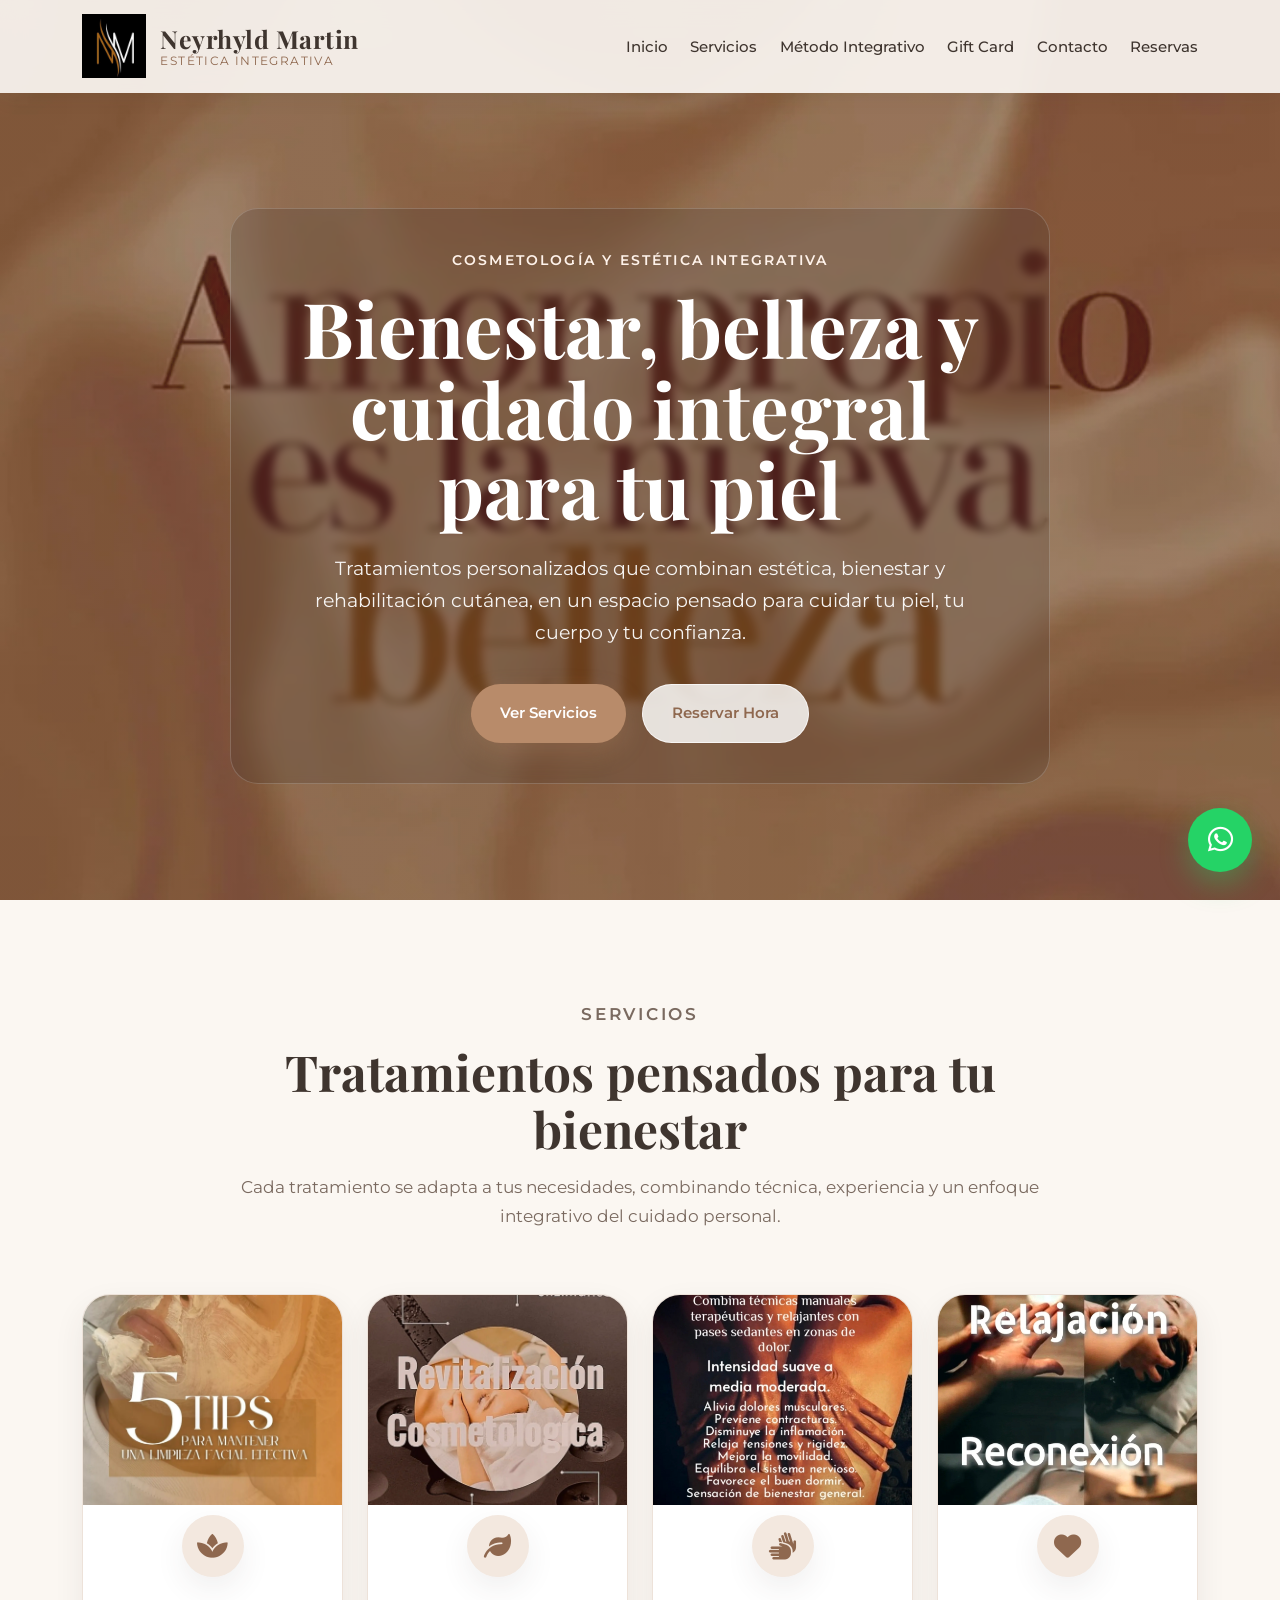
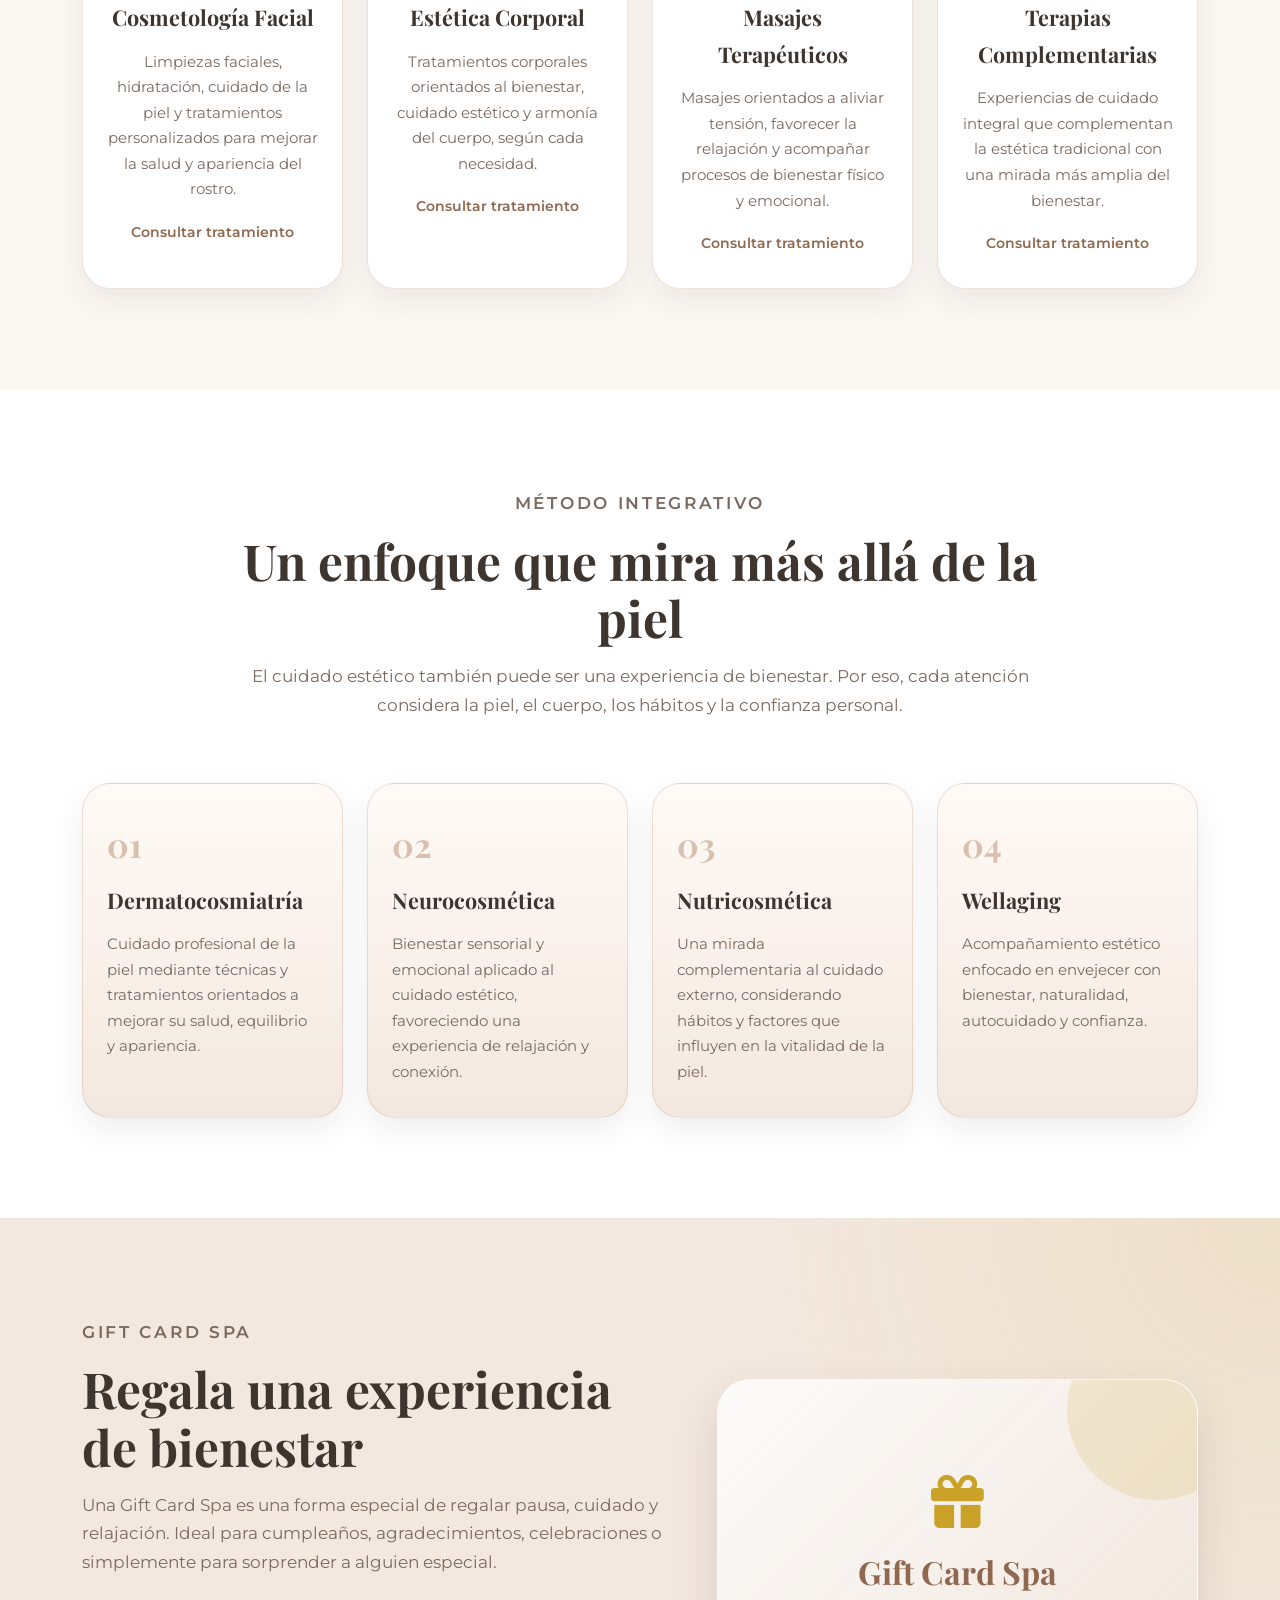
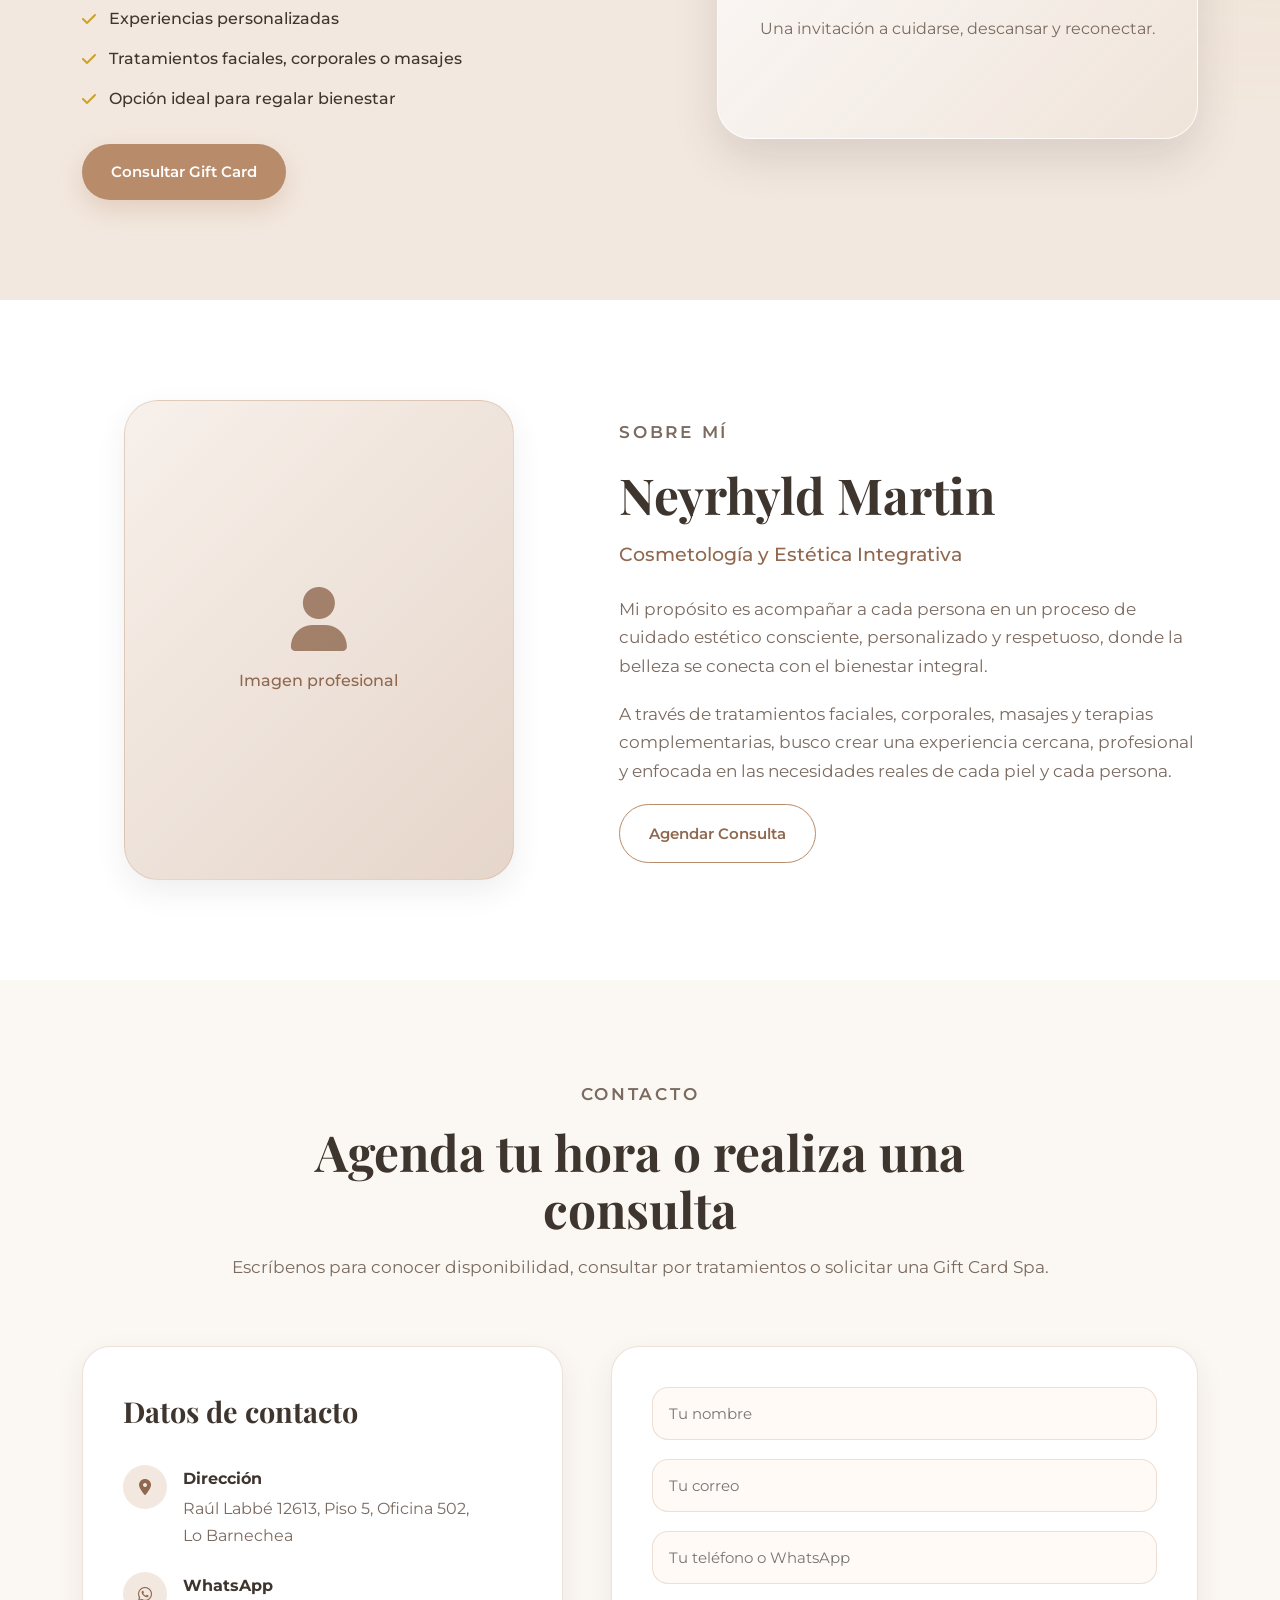
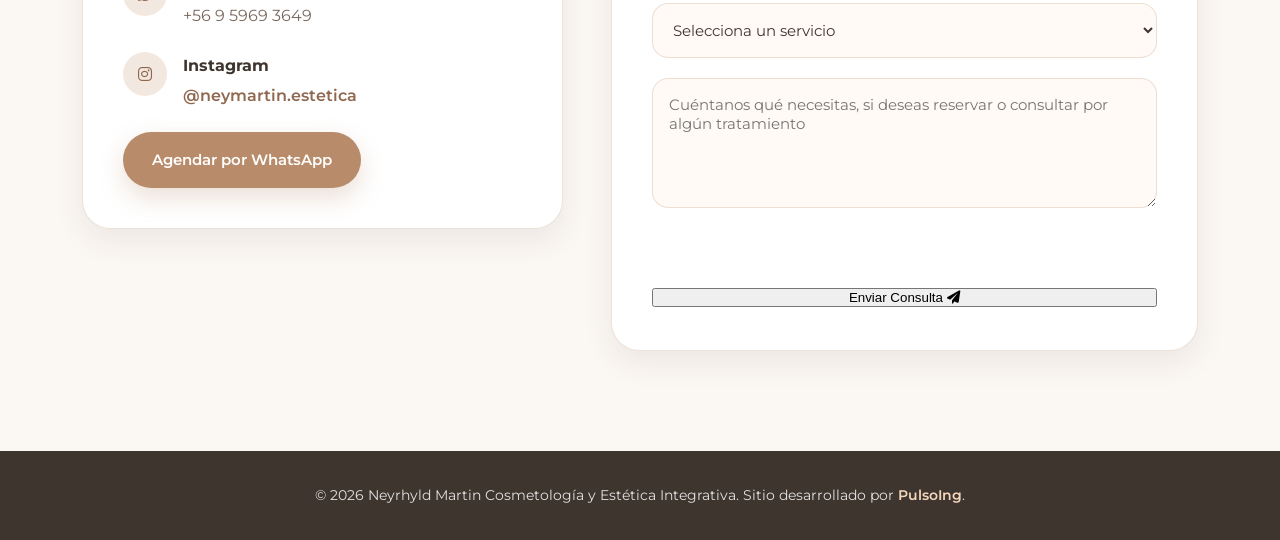
==== public/index.html @ e31f0931 "Agregar login con Google Firebase" ====
<!DOCTYPE html>
<html lang="es">

<head>
    <meta charset="UTF-8">
    <meta name="viewport" content="width=device-width, initial-scale=1.0">
    <title>Neyrhyld Martin | Cosmetología y Estética Integrativa</title>

    <!-- SEO básico -->
    <meta name="description"
        content="Cosmetología y estética integrativa en Lo Barnechea. Tratamientos faciales, corporales, masajes terapéuticos, terapias complementarias y Gift Card Spa.">
    <meta name="keywords"
        content="cosmetología, estética integrativa, tratamientos faciales, masajes, estética corporal, spa, Lo Barnechea, Neyrhyld Martin">
    <meta name="author" content="PulsoIng">

    <!-- Estilos -->
    <link rel="stylesheet" href="styles.css">

    <!-- Iconos Font Awesome -->
    <link href="https://cdnjs.cloudflare.com/ajax/libs/font-awesome/6.0.0/css/all.min.css" rel="stylesheet">

    <!-- Tipografías sugeridas -->
    <link
        href="https://fonts.googleapis.com/css2?family=Playfair+Display:wght@500;600;700&family=Montserrat:wght@300;400;500;600&display=swap"
        rel="stylesheet">
</head>

<body>

    <!-- HEADER / NAVEGACIÓN -->
    <header class="header">
        <nav class="navbar">
            <div class="nav-container">

                <div class="logo">
                    <a href="#inicio" class="logo-link" aria-label="Inicio Neyrhyld Martin">
                        <img src="assets/logo_neymartin_estetica.png"
                            alt="Neyrhyld Martin Cosmetología y Estética Integrativa" class="logo-img">

                        <div class="brand-text">
                            <span class="brand-name">Neyrhyld Martin</span>
                            <span class="brand-subtitle">Estética Integrativa</span>
                        </div>
                    </a>
                </div>

                <ul class="nav-menu">
                    <li><a href="#inicio">Inicio</a></li>
                    <li><a href="#servicios">Servicios</a></li>
                    <li><a href="#metodo">Método Integrativo</a></li>
                    <li><a href="#gift-card">Gift Card</a></li>
                    <li><a href="#contacto">Contacto</a></li>
                    <li><a href="login.html">Reservas</a></li>
                </ul>

                <div class="hamburger" aria-label="Abrir menú de navegación">
                    <span></span>
                    <span></span>
                    <span></span>
                </div>

            </div>
        </nav>
    </header>

    <!-- WHATSAPP FLOAT -->
    <div class="whatsapp-float">
        <a href="https://wa.me/56959693649?text=Hola%20Neyrhyld%2C%20quiero%20consultar%20por%20un%20tratamiento%20o%20reserva"
            target="_blank" aria-label="Contactar por WhatsApp">
            <i class="fab fa-whatsapp"></i>
        </a>
    </div>

    <!-- HERO / INICIO -->
    <section id="inicio" class="hero">
        <div class="hero-overlay">
            <div class="hero-container">

                <div class="hero-content">
                    <p class="hero-kicker">Cosmetología y Estética Integrativa</p>

                    <h1>Bienestar, belleza y cuidado integral para tu piel</h1>

                    <p class="hero-description">
                        Tratamientos personalizados que combinan estética, bienestar y rehabilitación cutánea,
                        en un espacio pensado para cuidar tu piel, tu cuerpo y tu confianza.
                    </p>

                    <div class="hero-actions">
                        <a href="#servicios" class="btn btn-primary">Ver Servicios</a>
                        <a href="#contacto" class="btn btn-secondary">Reservar Hora</a>
                    </div>
                </div>

            </div>
        </div>
    </section>

    <!-- SERVICIOS -->
    <section id="servicios" class="servicios">
        <div class="container">

            <div class="section-header">
                <p class="section-kicker">Servicios</p>
                <h2>Tratamientos pensados para tu bienestar</h2>
                <p>
                    Cada tratamiento se adapta a tus necesidades, combinando técnica, experiencia y un enfoque
                    integrativo del cuidado personal.
                </p>
            </div>

            <div class="servicios-grid">

                <article class="servicio-card">
                    <div class="servicio-img">
                        <img src="assets/limpieza_facial_1.jpg" alt="Tratamiento de cosmetología facial">
                    </div>
                    <div class="servicio-content">
                        <i class="fas fa-spa"></i>
                        <h3>Cosmetología Facial</h3>
                        <p>
                            Limpiezas faciales, hidratación, cuidado de la piel y tratamientos personalizados para
                            mejorar
                            la salud y apariencia del rostro.
                        </p>
                        <a href="#contacto" class="card-link">Consultar tratamiento</a>
                    </div>
                </article>

                <article class="servicio-card">
                    <div class="servicio-img">
                        <img src="assets/revitalizacion_cosmetologica.jpg"
                            alt="Tratamiento de estética corporal y revitalización">
                    </div>
                    <div class="servicio-content">
                        <i class="fas fa-leaf"></i>
                        <h3>Estética Corporal</h3>
                        <p>
                            Tratamientos corporales orientados al bienestar, cuidado estético y armonía del cuerpo,
                            según cada necesidad.
                        </p>
                        <a href="#contacto" class="card-link">Consultar tratamiento</a>
                    </div>
                </article>

                <article class="servicio-card">
                    <div class="servicio-img">
                        <img src="assets/masaje_terapeutico.jpg" alt="Masaje terapéutico para relajación y bienestar">
                    </div>
                    <div class="servicio-content">
                        <i class="fas fa-hands"></i>
                        <h3>Masajes Terapéuticos</h3>
                        <p>
                            Masajes orientados a aliviar tensión, favorecer la relajación y acompañar procesos de
                            bienestar
                            físico y emocional.
                        </p>
                        <a href="#contacto" class="card-link">Consultar tratamiento</a>
                    </div>
                </article>

                <article class="servicio-card">
                    <div class="servicio-img">
                        <img src="assets/relajacion.jpg" alt="Terapias complementarias de relajación y bienestar">
                    </div>
                    <div class="servicio-content">
                        <i class="fas fa-heart"></i>
                        <h3>Terapias Complementarias</h3>
                        <p>
                            Experiencias de cuidado integral que complementan la estética tradicional con una mirada más
                            amplia del bienestar.
                        </p>
                        <a href="#contacto" class="card-link">Consultar tratamiento</a>
                    </div>
                </article>

            </div>
        </div>
    </section>

    <!-- MÉTODO INTEGRATIVO -->
    <section id="metodo" class="metodo">
        <div class="container">

            <div class="section-header">
                <p class="section-kicker">Método Integrativo</p>
                <h2>Un enfoque que mira más allá de la piel</h2>
                <p>
                    El cuidado estético también puede ser una experiencia de bienestar. Por eso, cada atención considera
                    la piel, el cuerpo, los hábitos y la confianza personal.
                </p>
            </div>

            <div class="metodo-grid">

                <div class="metodo-card">
                    <span>01</span>
                    <h3>Dermatocosmiatría</h3>
                    <p>
                        Cuidado profesional de la piel mediante técnicas y tratamientos orientados a mejorar su salud,
                        equilibrio y apariencia.
                    </p>
                </div>

                <div class="metodo-card">
                    <span>02</span>
                    <h3>Neurocosmética</h3>
                    <p>
                        Bienestar sensorial y emocional aplicado al cuidado estético, favoreciendo una experiencia de
                        relajación y conexión.
                    </p>
                </div>

                <div class="metodo-card">
                    <span>03</span>
                    <h3>Nutricosmética</h3>
                    <p>
                        Una mirada complementaria al cuidado externo, considerando hábitos y factores que influyen en la
                        vitalidad de la piel.
                    </p>
                </div>

                <div class="metodo-card">
                    <span>04</span>
                    <h3>Wellaging</h3>
                    <p>
                        Acompañamiento estético enfocado en envejecer con bienestar, naturalidad, autocuidado y
                        confianza.
                    </p>
                </div>

            </div>
        </div>
    </section>

    <!-- GIFT CARD SPA -->
    <section id="gift-card" class="gift-card">
        <div class="container">
            <div class="gift-card-content">

                <div class="gift-card-text">
                    <p class="section-kicker">Gift Card Spa</p>
                    <h2>Regala una experiencia de bienestar</h2>
                    <p>
                        Una Gift Card Spa es una forma especial de regalar pausa, cuidado y relajación. Ideal para
                        cumpleaños, agradecimientos, celebraciones o simplemente para sorprender a alguien especial.
                    </p>

                    <ul class="gift-list">
                        <li><i class="fas fa-check"></i> Experiencias personalizadas</li>
                        <li><i class="fas fa-check"></i> Tratamientos faciales, corporales o masajes</li>
                        <li><i class="fas fa-check"></i> Opción ideal para regalar bienestar</li>
                    </ul>

                    <a href="#contacto" class="btn btn-primary">Consultar Gift Card</a>
                </div>

                <div class="gift-card-box">
                    <i class="fas fa-gift"></i>
                    <h3>Gift Card Spa</h3>
                    <p>Una invitación a cuidarse, descansar y reconectar.</p>
                </div>

            </div>
        </div>
    </section>

    <!-- SOBRE NEYRHYLD MARTIN -->
    <section id="sobre-mi" class="sobre-mi">
        <div class="container">
            <div class="sobre-mi-content">

                <div class="sobre-mi-image">
                    <div class="image-placeholder">
                        <i class="fas fa-user"></i>
                        <p>Imagen profesional</p>
                    </div>
                </div>

                <div class="sobre-mi-text">
                    <p class="section-kicker">Sobre mí</p>
                    <h2>Neyrhyld Martin</h2>
                    <h3>Cosmetología y Estética Integrativa</h3>

                    <p>
                        Mi propósito es acompañar a cada persona en un proceso de cuidado estético consciente,
                        personalizado y respetuoso, donde la belleza se conecta con el bienestar integral.
                    </p>

                    <p>
                        A través de tratamientos faciales, corporales, masajes y terapias complementarias, busco crear
                        una experiencia cercana, profesional y enfocada en las necesidades reales de cada piel y cada
                        persona.
                    </p>

                    <a href="#contacto" class="btn btn-secondary-dark">Agendar Consulta</a>
                </div>

            </div>
        </div>
    </section>

    <!-- CONTACTO / RESERVA -->
    <section id="contacto" class="contacto">
        <div class="container">

            <div class="section-header">
                <p class="section-kicker">Contacto</p>
                <h2>Agenda tu hora o realiza una consulta</h2>
                <p>
                    Escríbenos para conocer disponibilidad, consultar por tratamientos o solicitar una Gift Card Spa.
                </p>
            </div>

            <div class="contacto-content">

                <div class="contacto-info">
                    <h3>Datos de contacto</h3>

                    <div class="contacto-item">
                        <i class="fas fa-map-marker-alt"></i>
                        <div>
                            <strong>Dirección</strong>
                            <p>Raúl Labbé 12613, Piso 5, Oficina 502,</p>
                            <p>Lo Barnechea</p>
                        </div>
                    </div>

                    <div class="contacto-item">
                        <i class="fab fa-whatsapp"></i>
                        <div>
                            <strong>WhatsApp</strong>
                            <p>+56 9 5969 3649</p>
                        </div>
                    </div>

                    <div class="contacto-item">
                        <i class="fab fa-instagram"></i>
                        <div>
                            <strong>Instagram</strong>
                            <p>
                                <a href="https://www.instagram.com/neymartin.estetica?igsh=MWs4MjF6d3pyNDd2bA=="
                                    target="_blank">
                                    @neymartin.estetica
                                </a>
                            </p>
                        </div>
                    </div>

                    <a href="https://wa.me/56959693649?text=Hola%20Neyrhyld%2C%20quiero%20agendar%20una%20hora"
                        target="_blank" class="btn btn-primary">
                        Agendar por WhatsApp
                    </a>
                </div>

                <form class="contacto-form" id="contactForm">
                    <input type="text" id="nombre" placeholder="Tu nombre" required>
                    <input type="email" id="email" placeholder="Tu correo" required>
                    <input type="tel" id="telefono" placeholder="Tu teléfono o WhatsApp">

                    <select id="servicio" required>
                        <option value="">Selecciona un servicio</option>
                        <option value="Cosmetología facial">Cosmetología facial</option>
                        <option value="Estética corporal">Estética corporal</option>
                        <option value="Masaje terapéutico">Masaje terapéutico</option>
                        <option value="Terapia complementaria">Terapia complementaria</option>
                        <option value="Gift Card Spa">Gift Card Spa</option>
                        <option value="Consulta general">Consulta general</option>
                    </select>

                    <textarea id="mensaje" rows="5"
                        placeholder="Cuéntanos qué necesitas, si deseas reservar o consultar por algún tratamiento"
                        required></textarea>

                    <div class="cf-turnstile" data-sitekey="0x4AAAAAADVdmNejxH5ssB8a" data-theme="light">
                    </div>

                    <button type="submit" id="submitBtn">
                        Enviar Consulta <i class="fas fa-paper-plane"></i>
                    </button>
                </form>

            </div>
        </div>
    </section>

    <!-- FOOTER -->
    <footer class="footer">
        <div class="container">
            <p>
                &copy; 2026 Neyrhyld Martin Cosmetología y Estética Integrativa.
                Sitio desarrollado por <a href="https://pulsoing.cl">PulsoIng</a>.
            </p>
        </div>
    </footer>

    <!-- SCRIPT TURNSTILE -->
    <script src="https://challenges.cloudflare.com/turnstile/v0/api.js" async defer></script>
    <!-- SCRIPT PRINCIPAL -->
    <script src="script.js"></script>

</body>

</html>
---- public/styles.css ----
/* =========================================================
   NEYRHYLD MARTIN - STYLES.CSS
   Cosmetología y Estética Integrativa
   ========================================================= */

/* RESET Y VARIABLES */
* {
    margin: 0;
    padding: 0;
    box-sizing: border-box;
}

:root {
    --color-primary: #b88b6a;
    --color-primary-dark: #8f684f;
    --color-secondary: #d8bfae;
    --color-accent: #c9a227;
    --color-sage: #9aaa8c;
    --color-bg: #fbf7f2;
    --color-bg-soft: #f3e8df;
    --color-white: #ffffff;
    --color-text: #3f352f;
    --color-text-light: #7a6a60;
    --color-border: rgba(184, 139, 106, 0.25);
    --color-whatsapp: #25D366;

    --font-title: 'Playfair Display', serif;
    --font-body: 'Montserrat', sans-serif;

    --shadow-soft: 0 12px 30px rgba(63, 53, 47, 0.08);
    --shadow-hover: 0 20px 45px rgba(63, 53, 47, 0.14);

    --radius-md: 18px;
    --radius-lg: 28px;
}

/* BASE */
html {
    scroll-behavior: smooth;
}

body {
    font-family: var(--font-body);
    color: var(--color-text);
    background: var(--color-bg);
    line-height: 1.7;
}

img {
    max-width: 100%;
    display: block;
}

a {
    text-decoration: none;
}

.container {
    max-width: 1180px;
    margin: 0 auto;
    padding: 0 2rem;
}

/* =========================================================
   BOTONES
   ========================================================= */

.btn {
    display: inline-flex;
    align-items: center;
    justify-content: center;
    gap: 0.5rem;
    padding: 0.95rem 1.8rem;
    border-radius: 999px;
    font-weight: 600;
    font-size: 0.95rem;
    transition: transform 0.3s ease, box-shadow 0.3s ease, background 0.3s ease;
    border: none;
    cursor: pointer;
}

.btn-primary {
    background: var(--color-primary);
    color: var(--color-white);
    box-shadow: 0 10px 24px rgba(184, 139, 106, 0.28);
}

.btn-primary:hover {
    background: var(--color-primary-dark);
    transform: translateY(-3px);
    box-shadow: 0 16px 35px rgba(184, 139, 106, 0.38);
}

.btn-secondary {
    background: rgba(255, 255, 255, 0.82);
    color: var(--color-primary-dark);
    border: 1px solid rgba(255, 255, 255, 0.7);
}

.btn-secondary:hover {
    background: var(--color-white);
    transform: translateY(-3px);
}

.btn-secondary-dark {
    background: transparent;
    color: var(--color-primary-dark);
    border: 1px solid var(--color-primary);
}

.btn-secondary-dark:hover {
    background: var(--color-primary);
    color: var(--color-white);
    transform: translateY(-3px);
}

/* =========================================================
   HEADER / NAV
   ========================================================= */

.header {
    position: fixed;
    top: 0;
    width: 100%;
    z-index: 1000;
    background: rgba(251, 247, 242, 0.92);
    backdrop-filter: blur(12px);
    box-shadow: 0 4px 20px rgba(63, 53, 47, 0.08);
}

.navbar {
    padding: 0.9rem 0;
}

.nav-container {
    max-width: 1180px;
    margin: 0 auto;
    padding: 0 2rem;
    display: flex;
    align-items: center;
    justify-content: space-between;
    gap: 2rem;
}

.logo-link {
    display: flex;
    align-items: center;
    gap: 0.9rem;
}

.logo-img {
    height: 64px;
    width: auto;
    object-fit: contain;
    transition: transform 0.3s ease, filter 0.3s ease;
}

.logo-img:hover {
    transform: scale(1.03);
    filter: drop-shadow(0 6px 14px rgba(63, 53, 47, 0.12));
}

.brand-text {
    display: flex;
    flex-direction: column;
    line-height: 1.1;
}

.brand-name {
    font-family: var(--font-title);
    font-size: 1.55rem;
    font-weight: 700;
    color: var(--color-text);
    letter-spacing: 0.02em;
}

.brand-subtitle {
    font-family: var(--font-body);
    font-size: 0.72rem;
    color: var(--color-primary-dark);
    text-transform: uppercase;
    letter-spacing: 0.12em;
    margin-top: 0.2rem;
}

.nav-menu {
    display: flex;
    align-items: center;
    list-style: none;
    gap: 1.4rem;
}

.nav-menu a {
    color: var(--color-text);
    font-size: 0.92rem;
    font-weight: 500;
    transition: color 0.3s ease;
}

.nav-menu a:hover {
    color: var(--color-primary);
}

.hamburger {
    display: none;
    flex-direction: column;
    cursor: pointer;
    gap: 5px;
}

.hamburger span {
    width: 26px;
    height: 3px;
    background: var(--color-text);
    border-radius: 999px;
    transition: 0.3s ease;
}

/* =========================================================
   WHATSAPP FLOAT
   ========================================================= */

.whatsapp-float {
    position: fixed;
    right: 28px;
    bottom: 28px;
    z-index: 1001;
}

.whatsapp-float a {
    width: 64px;
    height: 64px;
    background: var(--color-whatsapp);
    color: var(--color-white);
    border-radius: 50%;
    display: flex;
    align-items: center;
    justify-content: center;
    box-shadow: 0 12px 28px rgba(37, 211, 102, 0.35);
    font-size: 1.8rem;
    animation: pulse 2.2s infinite;
    transition: transform 0.3s ease, box-shadow 0.3s ease;
}

.whatsapp-float a:hover {
    transform: scale(1.08);
    box-shadow: 0 18px 38px rgba(37, 211, 102, 0.48);
}

/* =========================================================
   HERO
   ========================================================= */

.hero {
    min-height: 100vh;
    background:
        linear-gradient(rgba(63, 53, 47, 0.48), rgba(63, 53, 47, 0.48)),
        url("assets/amor_propio.jpg");
    background-size: cover;
    background-position: center;
    background-repeat: no-repeat;
    display: flex;
    align-items: center;
    padding-top: 92px;
}

.hero-overlay {
    width: 100%;
}

.hero-container {
    max-width: 1180px;
    margin: 0 auto;
    padding: 0 2rem;
    min-height: calc(100vh - 92px);
    display: flex;
    align-items: center;
    justify-content: center;
    text-align: center;
}

.hero-content {
    max-width: 820px;
    color: var(--color-white);
    background: rgba(63, 53, 47, 0.22);
    backdrop-filter: blur(4px);
    padding: 2.5rem;
    border-radius: var(--radius-lg);
    border: 1px solid rgba(255, 255, 255, 0.18);
}

.hero-kicker,
.section-kicker {
    font-size: 0.85rem;
    text-transform: uppercase;
    letter-spacing: 0.16em;
    color: var(--color-primary-dark);
    font-weight: 600;
    margin-bottom: 0.9rem;
}

.hero-kicker {
    color: #fff3eb;
}

.hero h1 {
    font-family: var(--font-title);
    font-size: clamp(2.7rem, 6vw, 5.2rem);
    line-height: 1.05;
    margin-bottom: 1.5rem;
}

.hero-description {
    font-size: 1.18rem;
    max-width: 700px;
    margin: 0 auto 2.2rem;
    color: rgba(255, 255, 255, 0.94);
}

.hero-actions {
    display: flex;
    justify-content: center;
    gap: 1rem;
    flex-wrap: wrap;
}

/* =========================================================
   SECCIONES GENERALES
   ========================================================= */

section {
    scroll-margin-top: 95px;
}

.section-header {
    max-width: 820px;
    margin: 0 auto 4rem;
    text-align: center;
}

.section-header h2,
.gift-card-text h2,
.sobre-mi-text h2,
.contacto h2 {
    font-family: var(--font-title);
    font-size: clamp(2rem, 4vw, 3.1rem);
    line-height: 1.15;
    color: var(--color-text);
    margin-bottom: 1rem;
}

.section-header p,
.gift-card-text p,
.sobre-mi-text p {
    color: var(--color-text-light);
    font-size: 1.05rem;
}

/* =========================================================
   SERVICIOS
   ========================================================= */

.servicios {
    padding: 100px 0;
    background: var(--color-bg);
}

.servicios-grid {
    display: grid;
    grid-template-columns: repeat(4, 1fr);
    gap: 1.5rem;
}

.servicio-card {
    background: var(--color-white);
    border: 1px solid var(--color-border);
    border-radius: var(--radius-lg);
    box-shadow: var(--shadow-soft);
    text-align: center;
    transition: transform 0.3s ease, box-shadow 0.3s ease;
    overflow: hidden;
}

.servicio-card:hover {
    transform: translateY(-8px);
    box-shadow: var(--shadow-hover);
}

.servicio-img {
    width: 100%;
    height: 210px;
    overflow: hidden;
}

.servicio-img img {
    width: 100%;
    height: 100%;
    object-fit: cover;
    transition: transform 0.5s ease;
}

.servicio-card:nth-child(4) .servicio-img img {
    object-position: center top;
}

.servicio-card:hover .servicio-img img {
    transform: scale(1.06);
}

.servicio-content {
    padding: 2rem 1.5rem;
}

.servicio-card i {
    width: 62px;
    height: 62px;
    border-radius: 50%;
    background: var(--color-bg-soft);
    color: var(--color-primary-dark);
    display: inline-flex;
    align-items: center;
    justify-content: center;
    font-size: 1.7rem;
    margin-bottom: 1.4rem;
    margin-top: -3.4rem;
    position: relative;
    z-index: 2;
    box-shadow: var(--shadow-soft);
}

.servicio-card h3 {
    font-family: var(--font-title);
    font-size: 1.35rem;
    margin-bottom: 0.8rem;
    color: var(--color-text);
}

.servicio-card p {
    color: var(--color-text-light);
    font-size: 0.94rem;
    margin-bottom: 1rem;
}

.card-link {
    color: var(--color-primary-dark);
    font-weight: 600;
    font-size: 0.9rem;
    border-bottom: 1px solid transparent;
    transition: border-color 0.3s ease;
}

.card-link:hover {
    border-color: var(--color-primary-dark);
}

/* =========================================================
   MÉTODO INTEGRATIVO
   ========================================================= */

.metodo {
    padding: 100px 0;
    background: var(--color-white);
}

.metodo-grid {
    display: grid;
    grid-template-columns: repeat(4, 1fr);
    gap: 1.5rem;
}

.metodo-card {
    padding: 2rem 1.5rem;
    border-radius: var(--radius-lg);
    background: linear-gradient(180deg, #fffaf6 0%, #f3e8df 100%);
    border: 1px solid var(--color-border);
    box-shadow: var(--shadow-soft);
    transition: transform 0.3s ease, box-shadow 0.3s ease;
}

.metodo-card:hover {
    transform: translateY(-8px);
    box-shadow: var(--shadow-hover);
}

.metodo-card span {
    font-family: var(--font-title);
    font-size: 2.1rem;
    color: var(--color-secondary);
    font-weight: 700;
}

.metodo-card h3 {
    font-family: var(--font-title);
    font-size: 1.35rem;
    color: var(--color-text);
    margin: 0.5rem 0 0.8rem;
}

.metodo-card p {
    color: var(--color-text-light);
    font-size: 0.94rem;
}

/* =========================================================
   GIFT CARD
   ========================================================= */

.gift-card {
    padding: 100px 0;
    background:
        radial-gradient(circle at top right, rgba(201, 162, 39, 0.12), transparent 35%),
        var(--color-bg-soft);
}

.gift-card-content {
    display: grid;
    grid-template-columns: 1.1fr 0.9fr;
    gap: 3rem;
    align-items: center;
}

.gift-card-text {
    max-width: 650px;
}

.gift-list {
    list-style: none;
    margin: 1.8rem 0 2rem;
}

.gift-list li {
    display: flex;
    align-items: center;
    gap: 0.8rem;
    color: var(--color-text);
    margin-bottom: 0.8rem;
    font-weight: 500;
}

.gift-list i {
    color: var(--color-accent);
}

.gift-card-box {
    min-height: 360px;
    border-radius: 34px;
    background:
        linear-gradient(135deg, rgba(255, 255, 255, 0.92), rgba(251, 247, 242, 0.82)),
        linear-gradient(135deg, #d8bfae, #b88b6a);
    border: 1px solid rgba(255, 255, 255, 0.8);
    box-shadow: var(--shadow-hover);
    display: flex;
    flex-direction: column;
    justify-content: center;
    align-items: center;
    gap: 1rem;
    text-align: center;
    padding: 2.5rem;
    position: relative;
    overflow: hidden;
}

.gift-card-box::before {
    content: "";
    position: absolute;
    width: 180px;
    height: 180px;
    background: rgba(201, 162, 39, 0.16);
    border-radius: 50%;
    top: -60px;
    right: -50px;
}

.gift-card-box i {
    font-size: 3.3rem;
    color: var(--color-accent);
    z-index: 1;
}

.gift-card-box h3 {
    font-family: var(--font-title);
    font-size: 2rem;
    color: var(--color-primary-dark);
    z-index: 1;
}

.gift-card-box p {
    color: var(--color-text-light);
    z-index: 1;
}

/* =========================================================
   SOBRE MÍ
   ========================================================= */

.sobre-mi {
    padding: 100px 0;
    background: var(--color-white);
}

.sobre-mi-content {
    display: grid;
    grid-template-columns: 0.9fr 1.1fr;
    gap: 4rem;
    align-items: center;
}

.sobre-mi-image {
    display: flex;
    justify-content: center;
}

.image-placeholder {
    width: 100%;
    max-width: 390px;
    min-height: 480px;
    border-radius: 34px;
    background:
        linear-gradient(rgba(255, 255, 255, 0.35), rgba(255, 255, 255, 0.35)),
        linear-gradient(135deg, #f3e8df, #d8bfae);
    border: 1px solid var(--color-border);
    box-shadow: var(--shadow-soft);
    display: flex;
    flex-direction: column;
    align-items: center;
    justify-content: center;
    color: var(--color-primary-dark);
    text-align: center;
}

.image-placeholder i {
    font-size: 4rem;
    margin-bottom: 1rem;
    opacity: 0.8;
}

.image-placeholder p {
    color: var(--color-primary-dark);
    font-weight: 500;
}

.sobre-mi-text h3 {
    color: var(--color-primary-dark);
    font-weight: 500;
    margin-bottom: 1.5rem;
}

.sobre-mi-text p {
    margin-bottom: 1.2rem;
}

/* =========================================================
   CONTACTO
   ========================================================= */

.contacto {
    padding: 100px 0;
    background: var(--color-bg);
}

.contacto-content {
    display: grid;
    grid-template-columns: 0.9fr 1.1fr;
    gap: 3rem;
    align-items: start;
}

.contacto-info,
.contacto-form {
    background: var(--color-white);
    border-radius: var(--radius-lg);
    border: 1px solid var(--color-border);
    box-shadow: var(--shadow-soft);
    padding: 2.5rem;
}

.contacto-info h3 {
    font-family: var(--font-title);
    font-size: 1.8rem;
    color: var(--color-text);
    margin-bottom: 1.8rem;
}

.contacto-item {
    display: flex;
    gap: 1rem;
    margin-bottom: 1.4rem;
}

.contacto-item a {
    color: var(--color-primary-dark);
    font-weight: 600;
    transition: color 0.3s ease;
}

.contacto-item a:hover {
    color: var(--color-primary);
}

.contacto-item i {
    width: 44px;
    height: 44px;
    background: var(--color-bg-soft);
    color: var(--color-primary-dark);
    border-radius: 50%;
    display: inline-flex;
    align-items: center;
    justify-content: center;
    flex-shrink: 0;
}

.contacto-item strong {
    display: block;
    color: var(--color-text);
    margin-bottom: 0.2rem;
}

.contacto-item p {
    color: var(--color-text-light);
}

.contacto-form input,
.contacto-form select,
.contacto-form textarea {
    width: 100%;
    padding: 1rem;
    margin-bottom: 1.2rem;
    border: 1px solid var(--color-border);
    border-radius: 16px;
    background: #fffaf6;
    color: var(--color-text);
    font-family: var(--font-body);
    font-size: 0.95rem;
    outline: none;
    transition: border-color 0.3s ease, box-shadow 0.3s ease;
}

.contacto-form input:focus,
.contacto-form select:focus,
.contacto-form textarea:focus {
    border-color: var(--color-primary);
    box-shadow: 0 0 0 4px rgba(184, 139, 106, 0.12);
}

.contacto-form textarea {
    resize: vertical;
    min-height: 130px;
}

.contacto-form button {
    width: 100%;
}

/* =========================================================
   TURNSTILE
   ========================================================= */

.cf-turnstile {
    display: flex;
    justify-content: center;
    align-items: center;
    margin: 1.5rem auto;
    width: 100%;
}

/* =========================================================
   FOOTER
   ========================================================= */

.footer {
    background: var(--color-text);
    color: rgba(255, 255, 255, 0.85);
    text-align: center;
    padding: 2rem 0;
    font-size: 0.9rem;
}

.footer a {
    color: #f3d7bd;
    font-weight: 600;
}

.footer a:hover {
    color: var(--color-white);
}

/* =========================================================
   ANIMACIONES
   ========================================================= */

@keyframes pulse {
    0% {
        transform: scale(1);
    }

    50% {
        transform: scale(1.06);
    }

    100% {
        transform: scale(1);
    }
}

/* =========================================================
   RESPONSIVE
   ========================================================= */

@media (max-width: 1024px) {

    .servicios-grid,
    .metodo-grid {
        grid-template-columns: repeat(2, 1fr);
    }

    .nav-menu {
        gap: 1rem;
    }

    .nav-menu a {
        font-size: 0.86rem;
    }
}

@media (max-width: 768px) {

    .hero {
        background-position: center;
    }

    .container,
    .hero-container,
    .nav-container {
        padding: 0 1rem;
    }

    .navbar {
        padding: 0.7rem 0;
    }

    .logo-img {
        height: 52px;
    }

    .brand-name {
        font-size: 1.25rem;
    }

    .brand-subtitle {
        font-size: 0.62rem;
    }

    .hamburger {
        display: flex;
    }

    .nav-menu {
        position: fixed;
        top: 72px;
        left: -100%;
        width: 100%;
        flex-direction: column;
        background: rgba(251, 247, 242, 0.98);
        backdrop-filter: blur(12px);
        padding: 2rem 0;
        box-shadow: 0 14px 28px rgba(63, 53, 47, 0.1);
        transition: left 0.3s ease;
    }

    .nav-menu.active {
        left: 0;
    }

    .nav-menu a {
        font-size: 1rem;
    }

    .hero {
        min-height: 92vh;
        padding-top: 78px;
    }

    .hero-container {
        min-height: calc(92vh - 78px);
    }

    .hero h1 {
        font-size: 2.55rem;
    }

    .hero-description {
        font-size: 1.02rem;
    }

    .hero-actions {
        flex-direction: column;
        align-items: stretch;
    }

    .btn {
        width: 100%;
    }

    .servicios,
    .metodo,
    .gift-card,
    .sobre-mi,
    .contacto {
        padding: 70px 0;
    }

    .section-header {
        margin-bottom: 3rem;
    }

    .servicios-grid,
    .metodo-grid,
    .gift-card-content,
    .sobre-mi-content,
    .contacto-content {
        grid-template-columns: 1fr;
        gap: 2rem;
    }

    .gift-card-box {
        min-height: 280px;
    }

    .image-placeholder {
        min-height: 360px;
    }

    .whatsapp-float {
        right: 20px;
        bottom: 20px;
    }

    .whatsapp-float a {
        width: 58px;
        height: 58px;
        font-size: 1.55rem;
    }
}


@media (max-width: 480px) {

    .hero-content {
        padding: 2rem 1.3rem;
    }

    .logo-img {
        height: 46px;
    }

    .brand-name {
        font-size: 1.1rem;
    }

    .brand-subtitle {
        display: none;
    }

    .hero h1 {
        font-size: 2.25rem;
    }

    .hero-kicker,
    .section-kicker {
        font-size: 0.75rem;
        letter-spacing: 0.12em;
    }

    .section-header h2,
    .gift-card-text h2,
    .sobre-mi-text h2,
    .contacto h2 {
        font-size: 2rem;
    }

    .servicio-card,
    .metodo-card,
    .contacto-info,
    .contacto-form {
        padding: 2rem 1.3rem;
    }

    .servicio-img {
        height: 190px;
    }

    .contacto-item {
        flex-direction: column;
        text-align: center;
        align-items: center;
    }

    .cf-turnstile {
        transform: scale(0.92);
        transform-origin: center;
    }

    .footer {
        padding: 1.7rem 1rem;
    }
}

/* =========================================================
   FORMULARIO / ESTADO DE ENVÍO
   ========================================================= */

@keyframes spin {
    from {
        transform: rotate(0deg);
    }

    to {
        transform: rotate(360deg);
    }
}

#submitBtn:disabled {
    cursor: not-allowed;
    opacity: 0.8;
}

#submitBtn:disabled i {
    animation: spin 1s linear infinite;
}

/* =========================================================
   AUTH / LOGIN
   ========================================================= */

.auth-page {
    min-height: 100vh;
    padding: 140px 1rem 70px;
    background:
        linear-gradient(rgba(63, 53, 47, 0.35), rgba(63, 53, 47, 0.35)),
        url("assets/amor_propio.jpg");
    background-size: cover;
    background-position: center;
    display: flex;
    align-items: center;
    justify-content: center;
}

.auth-card {
    width: 100%;
    max-width: 620px;
    background: rgba(255, 255, 255, 0.92);
    backdrop-filter: blur(8px);
    border: 1px solid var(--color-border);
    border-radius: var(--radius-lg);
    box-shadow: var(--shadow-hover);
    padding: 3rem;
    text-align: center;
}

.auth-card h1 {
    font-family: var(--font-title);
    font-size: clamp(2rem, 4vw, 3rem);
    color: var(--color-text);
    margin-bottom: 1rem;
}

.auth-card p {
    color: var(--color-text-light);
    margin-bottom: 1.5rem;
}

.auth-google-btn {
    margin-top: 1rem;
}

.user-box {
    margin-top: 2rem;
    background: var(--color-bg);
    border-radius: var(--radius-md);
    padding: 2rem;
    text-align: left;
}

.user-box h2 {
    font-family: var(--font-title);
    color: var(--color-text);
    margin-bottom: 1rem;
}

.user-box p {
    margin-bottom: 0.8rem;
}

.auth-actions {
    display: flex;
    flex-wrap: wrap;
    gap: 1rem;
    margin-top: 2rem;
}

@media (max-width: 480px) {
    .auth-card {
        padding: 2rem 1.3rem;
    }

    .auth-actions {
        flex-direction: column;
    }
}
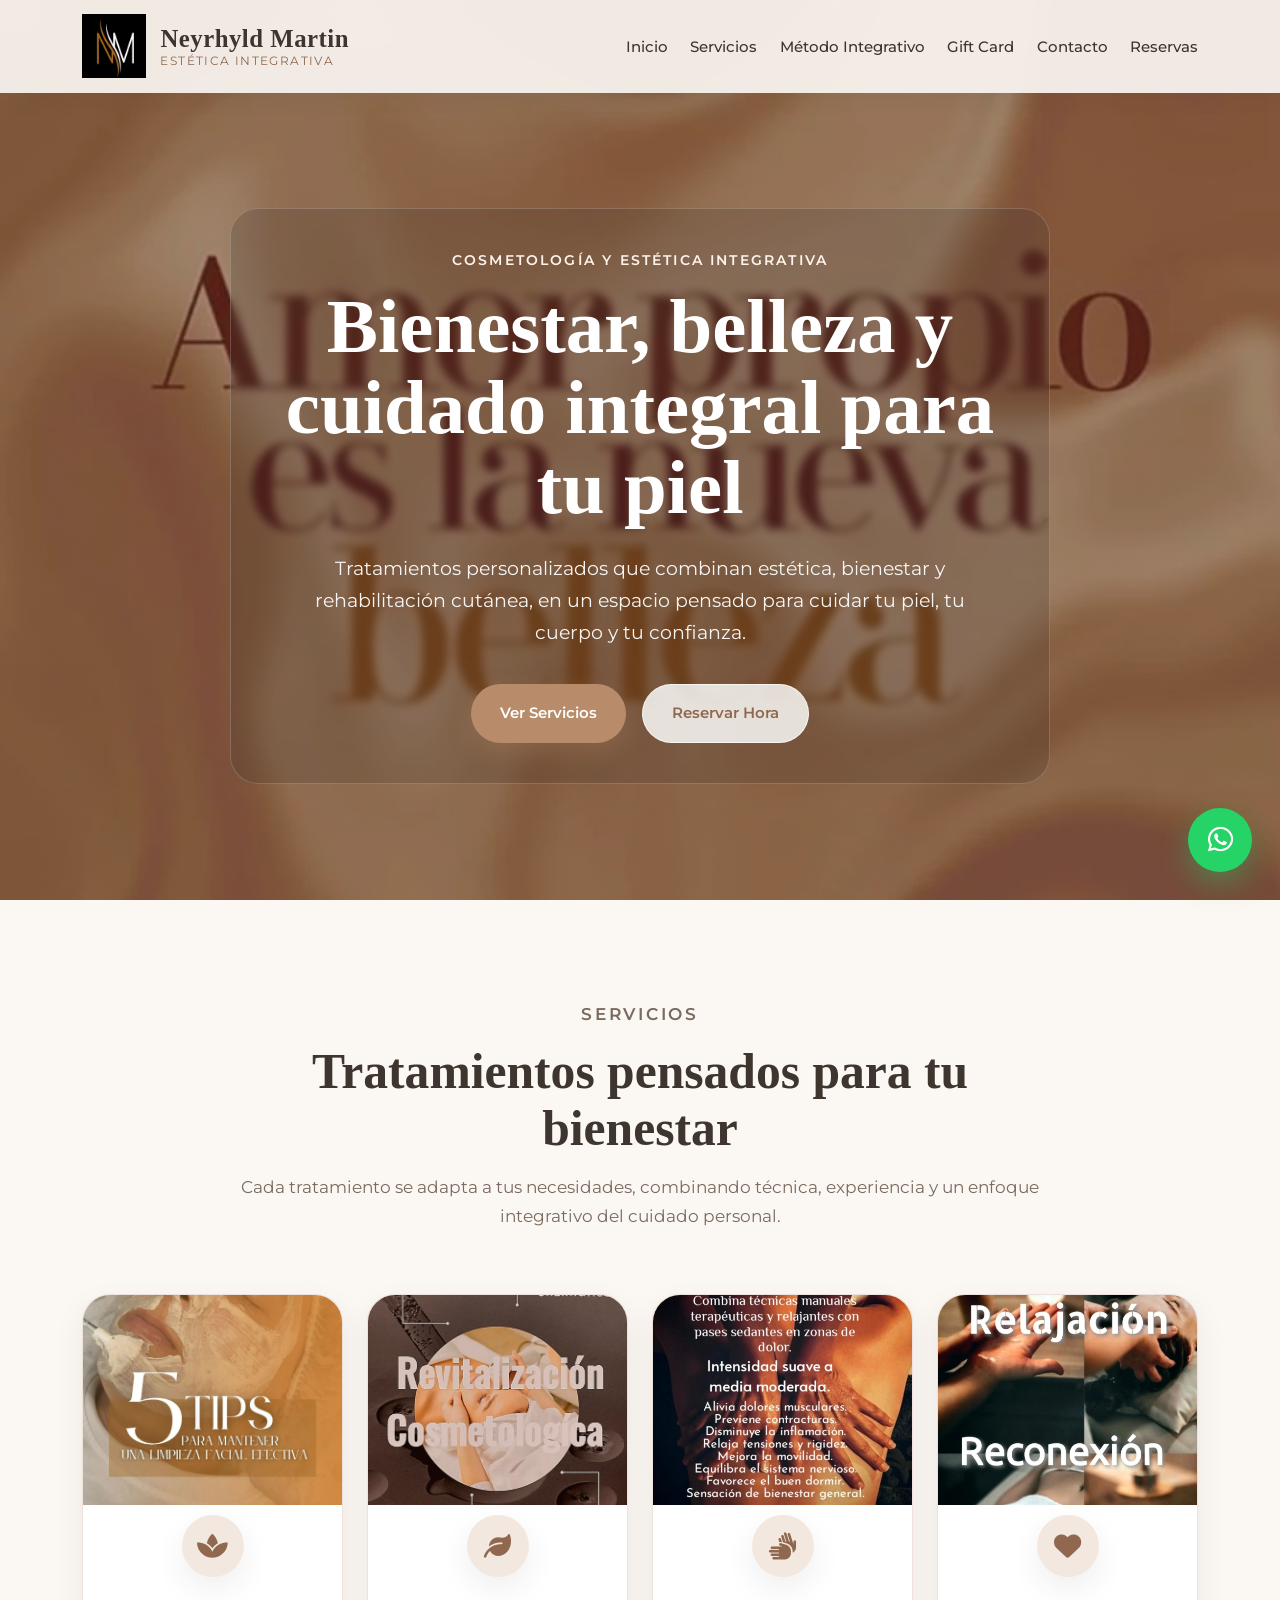
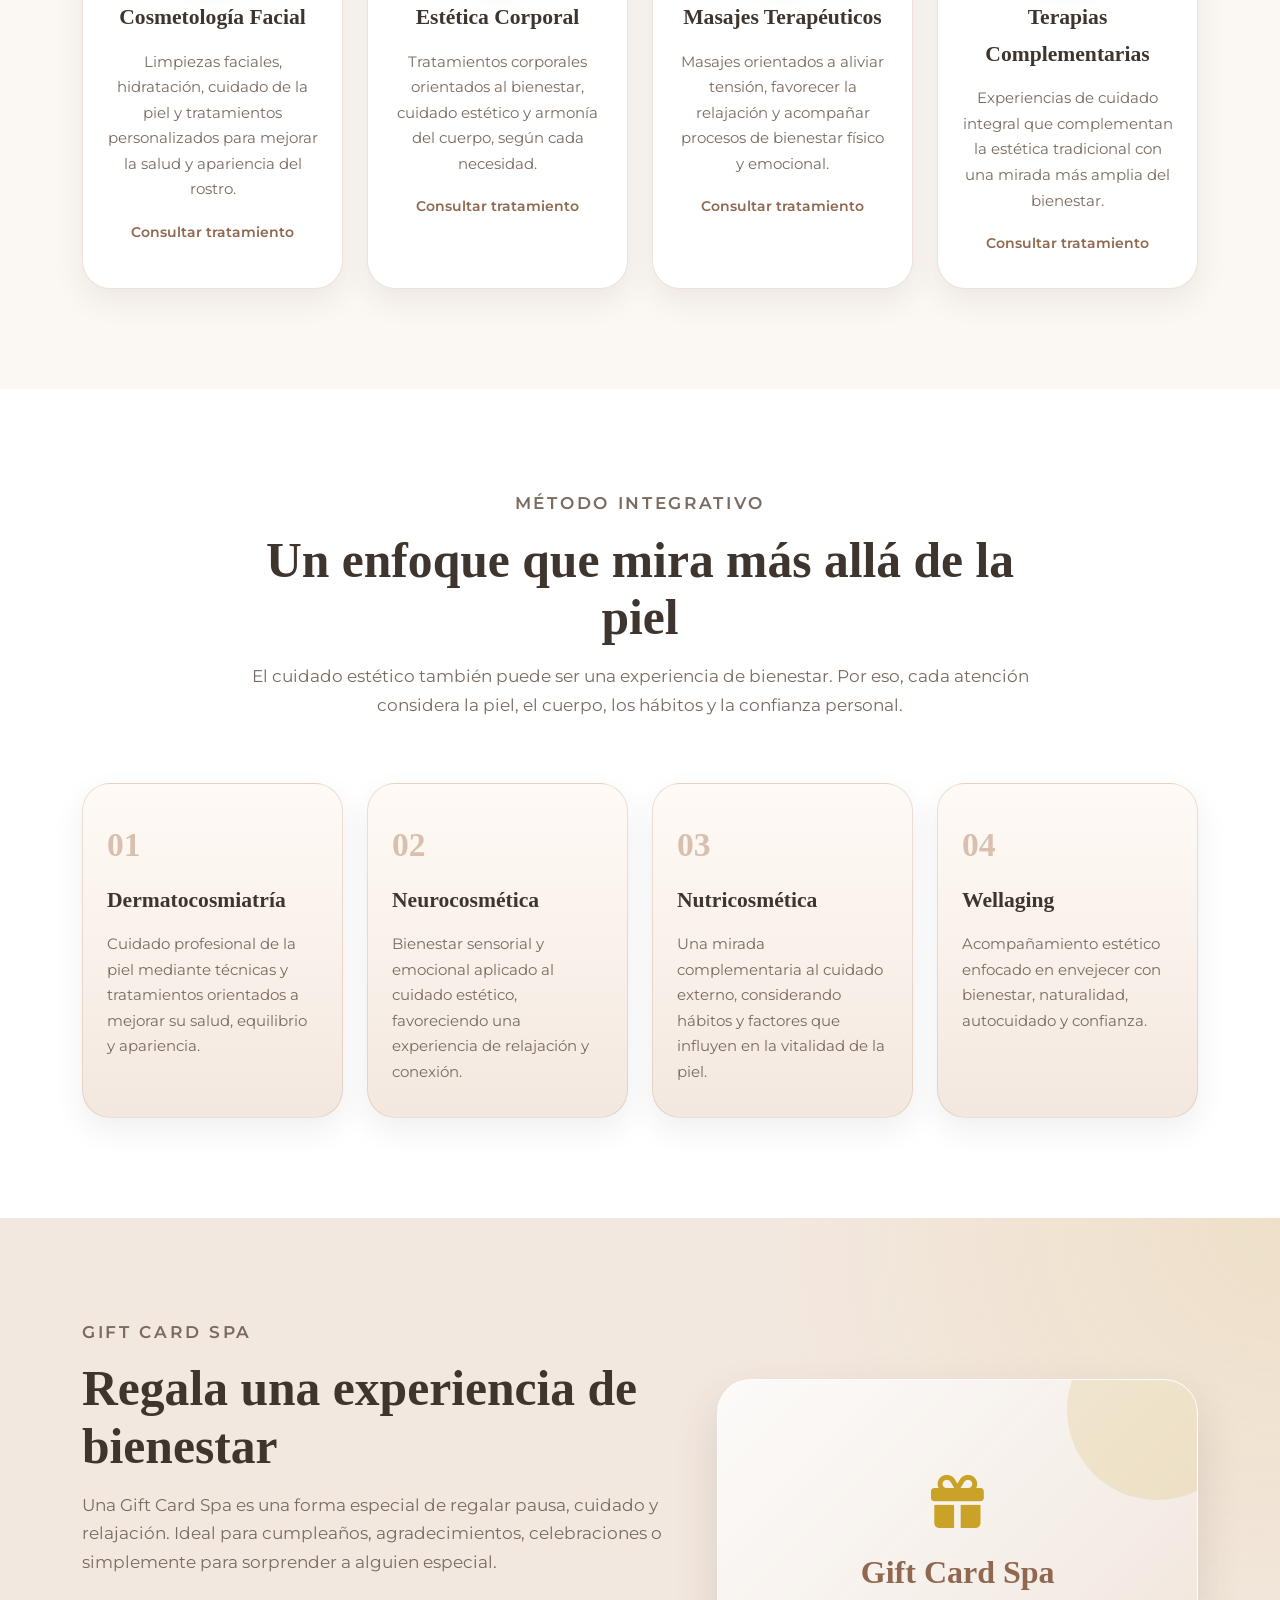
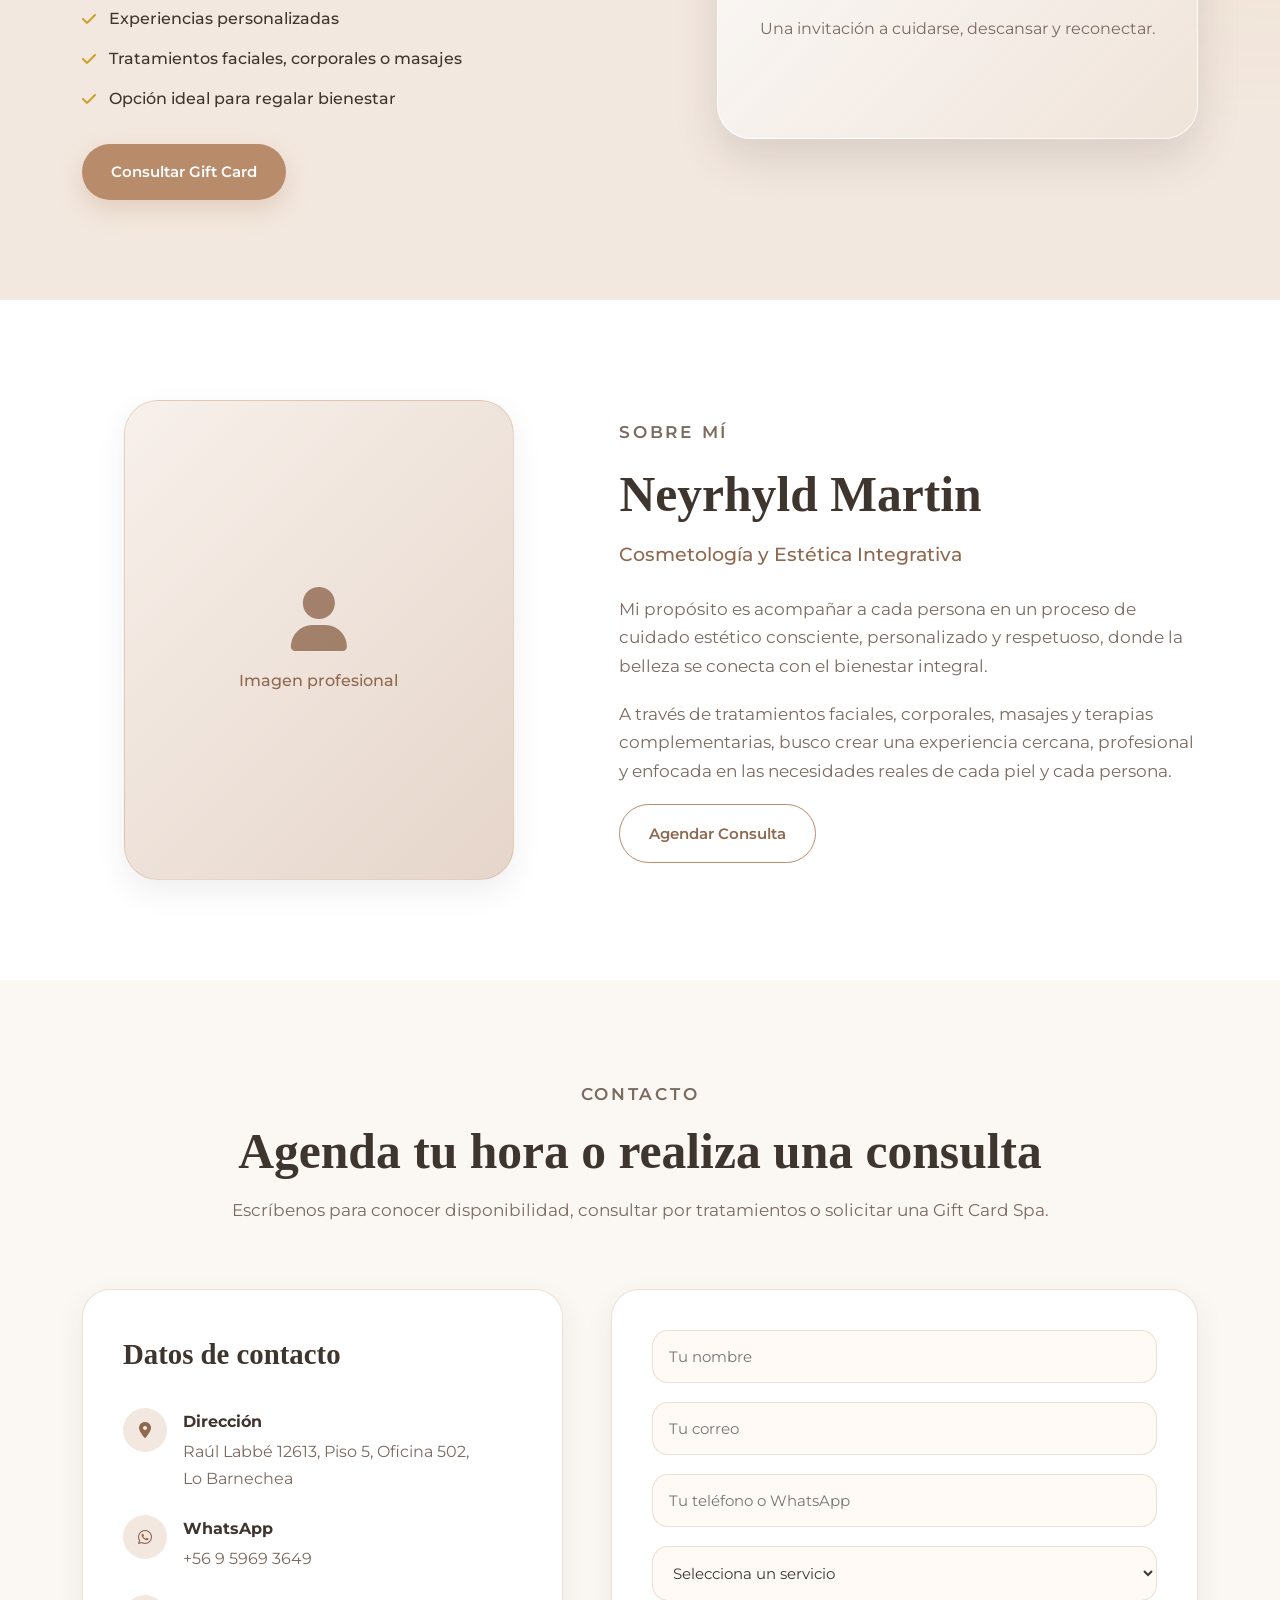
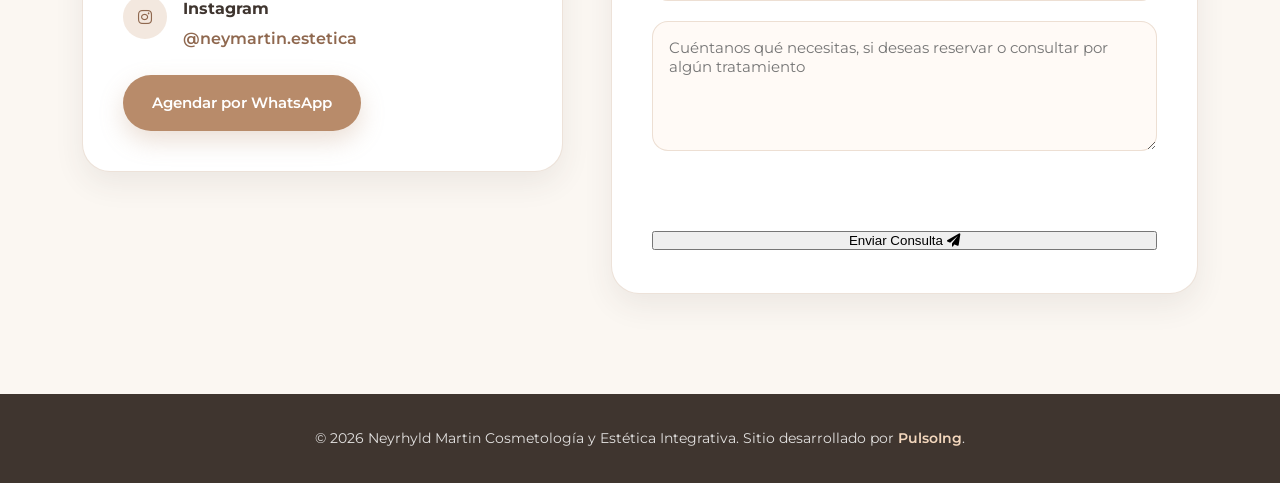
==== commit 18e3d689: "Sitemap.yml y robot.txt" ====
--- a/public/index.html
+++ b/public/index.html
@@ -4,24 +4,48 @@
 <head>
     <meta charset="UTF-8">
     <meta name="viewport" content="width=device-width, initial-scale=1.0">
+
     <title>Neyrhyld Martin | Cosmetología y Estética Integrativa</title>
 
-    <!-- SEO básico -->
     <meta name="description"
-        content="Cosmetología y estética integrativa en Lo Barnechea. Tratamientos faciales, corporales, masajes terapéuticos, terapias complementarias y Gift Card Spa.">
+        content="Neyrhyld Martin Cosmetología y Estética Integrativa ofrece tratamientos faciales, masajes, bienestar, cuidado de la piel y servicios de estética integrativa en un espacio cálido, profesional y personalizado.">
+
     <meta name="keywords"
-        content="cosmetología, estética integrativa, tratamientos faciales, masajes, estética corporal, spa, Lo Barnechea, Neyrhyld Martin">
-    <meta name="author" content="PulsoIng">
-
-    <!-- Estilos -->
+        content="Neyrhyld Martin, cosmetología, estética integrativa, cosmetología facial, limpieza facial, masajes, bienestar, cuidado de la piel, estética, spa, tratamientos faciales, gift card estética, Chile">
+
+    <meta name="author" content="Neyrhyld Martin">
+    <meta name="robots" content="index, follow">
+
+    <link rel="canonical" href="https://neyrhyldmartin.pulsoing.cl/">
+
+    <!-- Open Graph / Facebook / WhatsApp -->
+    <meta property="og:title" content="Neyrhyld Martin | Cosmetología y Estética Integrativa">
+    <meta property="og:description"
+        content="Tratamientos faciales, masajes, bienestar y cuidado integral de la piel con atención personalizada.">
+    <meta property="og:image" content="https://neyrhyldmartin.pulsoing.cl/assets/logo_neymartin_estetica.png">
+    <meta property="og:url" content="https://neyrhyldmartin.pulsoing.cl/">
+    <meta property="og:type" content="website">
+    <meta property="og:locale" content="es_CL">
+
+    <!-- Twitter / X -->
+    <meta name="twitter:card" content="summary_large_image">
+    <meta name="twitter:title" content="Neyrhyld Martin | Cosmetología y Estética Integrativa">
+    <meta name="twitter:description"
+        content="Cosmetología, estética integrativa, masajes y bienestar en un espacio cálido y profesional.">
+    <meta name="twitter:image" content="https://neyrhyldmartin.pulsoing.cl/assets/logo_neymartin_estetica.png">
+
+    <!-- Favicon -->
+    <link rel="icon" href="assets/logo_neymartin_estetica.png">
+
+    <!-- CSS -->
     <link rel="stylesheet" href="styles.css">
 
-    <!-- Iconos Font Awesome -->
+    <!-- Font Awesome -->
     <link href="https://cdnjs.cloudflare.com/ajax/libs/font-awesome/6.0.0/css/all.min.css" rel="stylesheet">
 
-    <!-- Tipografías sugeridas -->
+    <!-- Google Fonts -->
     <link
-        href="https://fonts.googleapis.com/css2?family=Playfair+Display:wght@500;600;700&family=Montserrat:wght@300;400;500;600&display=swap"
+        href="https://fonts.googleapis.com/css2?family=Cormorant+Garamond:wght@500;600;700&family=Montserrat:wght@300;400;500;600;700&display=swap"
         rel="stylesheet">
 </head>
 
@@ -88,7 +112,7 @@
 
                     <div class="hero-actions">
                         <a href="#servicios" class="btn btn-primary">Ver Servicios</a>
-                        <a href="#contacto" class="btn btn-secondary">Reservar Hora</a>
+                        <a href="reservas.html" class="btn btn-secondary">Reservar Hora</a>
                     </div>
                 </div>
 
--- a/public/styles.css
+++ b/public/styles.css
@@ -1106,4 +1106,1494 @@
     .auth-actions {
         flex-direction: column;
     }
+}
+
+/* =========================================================
+   PANEL RESERVAS / ADMIN
+   ========================================================= */
+
+.panel-page {
+    min-height: 100vh;
+    padding: 140px 1rem 70px;
+    background: var(--color-bg);
+    display: flex;
+    align-items: flex-start;
+    justify-content: center;
+}
+
+.panel-card {
+    width: 100%;
+    max-width: 1100px;
+    background: var(--color-white);
+    border: 1px solid var(--color-border);
+    border-radius: var(--radius-lg);
+    box-shadow: var(--shadow-soft);
+    padding: 3rem;
+}
+
+.panel-card h1 {
+    font-family: var(--font-title);
+    font-size: clamp(2rem, 4vw, 3rem);
+    color: var(--color-text);
+    margin-bottom: 1rem;
+}
+
+#authStatus {
+    color: var(--color-text-light);
+    margin-bottom: 2rem;
+}
+
+.empty-state {
+    background: var(--color-bg);
+    border: 1px solid var(--color-border);
+    border-radius: var(--radius-md);
+    padding: 2rem;
+    text-align: center;
+    margin-top: 1.5rem;
+}
+
+.empty-state i {
+    font-size: 2.5rem;
+    color: var(--color-primary-dark);
+    margin-bottom: 1rem;
+}
+
+.empty-state h2 {
+    font-family: var(--font-title);
+    color: var(--color-text);
+    margin-bottom: 0.7rem;
+}
+
+.empty-state p {
+    color: var(--color-text-light);
+}
+
+.admin-grid {
+    display: grid;
+    grid-template-columns: repeat(3, 1fr);
+    gap: 1.5rem;
+}
+
+@media (max-width: 900px) {
+    .admin-grid {
+        grid-template-columns: 1fr;
+    }
+
+    .panel-card {
+        padding: 2rem 1.3rem;
+    }
+}
+
+/* =========================================================
+   ADMIN - DISPONIBILIDAD
+   ========================================================= */
+
+.admin-section {
+    background: var(--color-bg);
+    border: 1px solid var(--color-border);
+    border-radius: var(--radius-md);
+    padding: 2rem;
+}
+
+.admin-section h2 {
+    font-family: var(--font-title);
+    color: var(--color-text);
+    margin-bottom: 1.5rem;
+    font-size: 1.5rem;
+}
+
+.admin-section h2 i {
+    color: var(--color-primary-dark);
+    margin-right: 0.5rem;
+}
+
+.admin-form {
+    display: flex;
+    flex-direction: column;
+    gap: 0.9rem;
+}
+
+.admin-form label {
+    font-weight: 600;
+    color: var(--color-text);
+}
+
+.admin-form input,
+.admin-form select {
+    width: 100%;
+    padding: 0.9rem 1rem;
+    border: 1px solid var(--color-border);
+    border-radius: 14px;
+    background: #fffaf6;
+    color: var(--color-text);
+    font-family: var(--font-body);
+    font-size: 0.95rem;
+}
+
+.admin-form input:focus,
+.admin-form select:focus {
+    outline: none;
+    border-color: var(--color-primary);
+    box-shadow: 0 0 0 4px rgba(184, 139, 106, 0.12);
+}
+
+.admin-message {
+    margin-top: 1rem;
+    font-weight: 600;
+}
+
+.admin-message.success {
+    color: #2f7d4f;
+}
+
+.admin-message.error {
+    color: #b42318;
+}
+
+.availability-list {
+    display: flex;
+    flex-direction: column;
+    gap: 1rem;
+}
+
+.availability-item {
+    display: flex;
+    justify-content: space-between;
+    gap: 1rem;
+    align-items: center;
+    background: var(--color-white);
+    border: 1px solid var(--color-border);
+    border-radius: 16px;
+    padding: 1rem;
+}
+
+.availability-item strong {
+    color: var(--color-text);
+}
+
+.availability-item p {
+    color: var(--color-text-light);
+    margin: 0.2rem 0;
+}
+
+.status-pill {
+    padding: 0.35rem 0.8rem;
+    border-radius: 999px;
+    font-size: 0.78rem;
+    font-weight: 700;
+    text-transform: uppercase;
+    background: #e8f5ee;
+    color: #2f7d4f;
+}
+
+.availability-item.reservada .status-pill {
+    background: #fff4e5;
+    color: #9a5b00;
+}
+
+.availability-item.bloqueada .status-pill {
+    background: #fdecec;
+    color: #b42318;
+}
+
+@media (max-width: 600px) {
+    .availability-item {
+        flex-direction: column;
+        align-items: flex-start;
+    }
+}
+
+/* =========================================================
+   RESERVAS - HORAS DISPONIBLES
+   ========================================================= */
+
+.available-slots-list {
+    display: flex;
+    flex-direction: column;
+    gap: 1rem;
+    margin-top: 2rem;
+}
+
+.available-slot-card {
+    display: grid;
+    grid-template-columns: 180px 1fr auto;
+    gap: 1.5rem;
+    align-items: center;
+    background: var(--color-bg);
+    border: 1px solid var(--color-border);
+    border-radius: var(--radius-md);
+    padding: 1.4rem;
+    transition: transform 0.3s ease, box-shadow 0.3s ease;
+}
+
+.available-slot-card:hover {
+    transform: translateY(-4px);
+    box-shadow: var(--shadow-soft);
+}
+
+.slot-date {
+    display: flex;
+    flex-direction: column;
+    background: var(--color-white);
+    border: 1px solid var(--color-border);
+    border-radius: 16px;
+    padding: 1rem;
+    text-align: center;
+}
+
+.slot-day {
+    font-family: var(--font-title);
+    font-size: 1.35rem;
+    color: var(--color-primary-dark);
+    font-weight: 700;
+}
+
+.slot-time {
+    font-size: 0.92rem;
+    color: var(--color-text-light);
+    margin-top: 0.4rem;
+}
+
+.slot-info h3 {
+    font-family: var(--font-title);
+    color: var(--color-text);
+    margin-bottom: 0.4rem;
+}
+
+.slot-info p {
+    color: var(--color-text-light);
+}
+
+.slot-btn {
+    white-space: nowrap;
+}
+
+@media (max-width: 760px) {
+    .available-slot-card {
+        grid-template-columns: 1fr;
+        text-align: center;
+    }
+
+    .slot-btn {
+        width: 100%;
+    }
+}
+
+/* =========================================================
+   ADMIN - RESERVAS
+   ========================================================= */
+
+.reservation-list {
+    display: flex;
+    flex-direction: column;
+    gap: 1rem;
+}
+
+.reservation-item {
+    display: flex;
+    justify-content: space-between;
+    gap: 1rem;
+    align-items: flex-start;
+    background: var(--color-white);
+    border: 1px solid var(--color-border);
+    border-radius: 16px;
+    padding: 1rem;
+}
+
+.reservation-item strong {
+    color: var(--color-text);
+}
+
+.reservation-item p {
+    color: var(--color-text-light);
+    margin: 0.25rem 0;
+}
+
+.status-pill.reserved {
+    background: #fff4e5;
+    color: #9a5b00;
+}
+
+@media (max-width: 600px) {
+    .reservation-item {
+        flex-direction: column;
+        align-items: flex-start;
+    }
+}
+
+/* =========================================================
+   ADMIN - ACCIONES DE RESERVA
+   ========================================================= */
+
+.reservation-actions {
+    display: flex;
+    flex-direction: column;
+    gap: 0.8rem;
+    align-items: flex-end;
+}
+
+.cancel-reservation-btn {
+    font-size: 0.85rem;
+    padding: 0.7rem 1rem;
+}
+
+.reservation-item.cancelada {
+    opacity: 0.72;
+}
+
+.reservation-item.cancelada .status-pill {
+    background: #fdecec;
+    color: #b42318;
+}
+
+@media (max-width: 600px) {
+    .reservation-actions {
+        align-items: flex-start;
+        width: 100%;
+    }
+
+    .cancel-reservation-btn {
+        width: 100%;
+    }
+}
+
+/* =========================================================
+   ADMIN - RESERVAS SEPARADAS
+   ========================================================= */
+
+.reservation-item.confirmada {
+    border-left: 5px solid #2f7d4f;
+}
+
+.reservation-item.cancelada {
+    border-left: 5px solid #b42318;
+    opacity: 0.78;
+}
+
+.status-pill.cancelled {
+    background: #fdecec;
+    color: #b42318;
+}
+
+.status-pill.reserved {
+    background: #fff4e5;
+    color: #9a5b00;
+}
+
+/* =========================================================
+   ADMIN - DASHBOARD AGENDA
+   ========================================================= */
+
+.panel-card {
+    max-width: 1440px;
+}
+
+.admin-top-layout {
+    display: grid;
+    grid-template-columns: minmax(280px, 380px) 1fr;
+    gap: 1.5rem;
+    align-items: stretch;
+    margin-top: 2rem;
+}
+
+.admin-create-section {
+    align-self: start;
+}
+
+.admin-summary-section {
+    display: flex;
+    flex-direction: column;
+}
+
+.summary-grid {
+    display: grid;
+    grid-template-columns: repeat(3, 1fr);
+    gap: 1rem;
+    height: 100%;
+}
+
+.summary-card {
+    background: var(--color-white);
+    border: 1px solid var(--color-border);
+    border-radius: 18px;
+    padding: 1.5rem;
+    text-align: center;
+    box-shadow: var(--shadow-soft);
+}
+
+.summary-card span {
+    display: block;
+    font-family: var(--font-title);
+    font-size: 2.4rem;
+    font-weight: 700;
+    margin-bottom: 0.4rem;
+}
+
+.summary-card p {
+    color: var(--color-text-light);
+    font-weight: 600;
+}
+
+.summary-card.available span {
+    color: #2f7d4f;
+}
+
+.summary-card.reserved span {
+    color: #9a5b00;
+}
+
+.summary-card.cancelled span {
+    color: #b42318;
+}
+
+.admin-dashboard-section,
+.admin-cancelled-section {
+    margin-top: 1.5rem;
+}
+
+.dashboard-help {
+    color: var(--color-text-light);
+    margin-bottom: 1rem;
+}
+
+.dashboard-scroll {
+    overflow-x: auto;
+    padding-bottom: 0.5rem;
+}
+
+.agenda-dashboard {
+    min-width: 920px;
+}
+
+.agenda-grid {
+    display: grid;
+    grid-template-columns: 210px repeat(var(--agenda-days), minmax(150px, 1fr));
+    border: 1px solid var(--color-border);
+    border-radius: 20px;
+    overflow: hidden;
+    background: var(--color-white);
+}
+
+.agenda-head,
+.agenda-service,
+.agenda-cell {
+    border-right: 1px solid var(--color-border);
+    border-bottom: 1px solid var(--color-border);
+    padding: 1rem;
+}
+
+.agenda-head {
+    background: var(--color-bg-soft);
+    text-align: center;
+}
+
+.agenda-head strong {
+    display: block;
+    color: var(--color-text);
+}
+
+.agenda-head span {
+    display: block;
+    color: var(--color-text-light);
+    font-size: 0.82rem;
+    margin-top: 0.2rem;
+}
+
+.service-head {
+    text-align: left;
+}
+
+.agenda-service {
+    background: #fffaf6;
+    font-weight: 700;
+    color: var(--color-text);
+    display: flex;
+    align-items: center;
+}
+
+.agenda-cell {
+    min-height: 92px;
+    display: flex;
+    flex-wrap: wrap;
+    gap: 0.45rem;
+    align-content: flex-start;
+}
+
+.agenda-empty {
+    color: var(--color-text-light);
+    opacity: 0.55;
+}
+
+.agenda-chip {
+    display: inline-flex;
+    align-items: center;
+    gap: 0.35rem;
+    border-radius: 999px;
+    padding: 0.38rem 0.7rem;
+    font-size: 0.78rem;
+    font-family: var(--font-body);
+    border: 1px solid transparent;
+}
+
+.agenda-chip strong {
+    font-weight: 800;
+}
+
+.agenda-chip.disponible {
+    background: #e8f5ee;
+    color: #2f7d4f;
+    border-color: rgba(47, 125, 79, 0.18);
+}
+
+.agenda-chip.reservada {
+    background: #fff4e5;
+    color: #9a5b00;
+    border-color: rgba(154, 91, 0, 0.2);
+    cursor: pointer;
+}
+
+.agenda-chip.reservada:hover {
+    background: #ffe7bf;
+    transform: translateY(-1px);
+}
+
+.admin-cancelled-section .reservation-list {
+    max-height: 360px;
+    overflow-y: auto;
+    padding-right: 0.3rem;
+}
+
+@media (max-width: 900px) {
+    .admin-top-layout {
+        grid-template-columns: 1fr;
+    }
+
+    .summary-grid {
+        grid-template-columns: 1fr;
+    }
+
+    .panel-card {
+        padding: 2rem 1.3rem;
+    }
+}
+
+/* =========================================================
+   CLIENTE - RESERVAS AGRUPADAS POR FECHA
+   ========================================================= */
+
+.client-date-group {
+    background: var(--color-bg);
+    border: 1px solid var(--color-border);
+    border-radius: var(--radius-lg);
+    padding: 1.5rem;
+    margin-bottom: 1.5rem;
+}
+
+.client-date-header {
+    display: flex;
+    justify-content: space-between;
+    gap: 1rem;
+    align-items: center;
+    margin-bottom: 1.3rem;
+    border-bottom: 1px solid var(--color-border);
+    padding-bottom: 1rem;
+}
+
+.client-date-kicker {
+    display: inline-block;
+    color: var(--color-primary-dark);
+    font-weight: 700;
+    text-transform: uppercase;
+    font-size: 0.75rem;
+    letter-spacing: 0.12em;
+    margin-bottom: 0.25rem;
+}
+
+.client-date-header h2 {
+    font-family: var(--font-title);
+    color: var(--color-text);
+    font-size: 1.7rem;
+    text-transform: capitalize;
+}
+
+.client-date-count {
+    background: var(--color-white);
+    border: 1px solid var(--color-border);
+    color: var(--color-primary-dark);
+    border-radius: 999px;
+    padding: 0.45rem 0.9rem;
+    font-weight: 700;
+    white-space: nowrap;
+}
+
+.client-slots-grid {
+    display: grid;
+    grid-template-columns: repeat(2, minmax(0, 1fr));
+    gap: 1rem;
+}
+
+.client-slot-card {
+    background: var(--color-white);
+    border: 1px solid var(--color-border);
+    border-radius: 18px;
+    padding: 1.2rem;
+    display: flex;
+    justify-content: space-between;
+    gap: 1rem;
+    align-items: center;
+    box-shadow: var(--shadow-soft);
+    transition: transform 0.3s ease, box-shadow 0.3s ease;
+}
+
+.client-slot-card:hover {
+    transform: translateY(-3px);
+    box-shadow: var(--shadow-hover);
+}
+
+.client-slot-main {
+    display: flex;
+    flex-direction: column;
+    gap: 0.25rem;
+}
+
+.client-slot-service {
+    color: var(--color-primary-dark);
+    font-weight: 700;
+    font-size: 0.9rem;
+}
+
+.client-slot-main strong {
+    color: var(--color-text);
+    font-size: 1.15rem;
+}
+
+.client-slot-main p {
+    color: var(--color-text-light);
+    font-size: 0.92rem;
+}
+
+.client-reserve-btn {
+    white-space: nowrap;
+}
+
+@media (max-width: 760px) {
+    .client-date-header {
+        flex-direction: column;
+        align-items: flex-start;
+    }
+
+    .client-slots-grid {
+        grid-template-columns: 1fr;
+    }
+
+    .client-slot-card {
+        flex-direction: column;
+        align-items: stretch;
+    }
+
+    .client-reserve-btn {
+        width: 100%;
+    }
+}
+
+/* =========================================================
+   CLIENTE - MIS RESERVAS
+   ========================================================= */
+
+.client-reservations-section,
+.client-availability-section {
+    margin-top: 2rem;
+}
+
+.client-section-header {
+    display: flex;
+    justify-content: space-between;
+    align-items: flex-end;
+    gap: 1rem;
+    margin-bottom: 1rem;
+}
+
+.client-section-header h2 {
+    font-family: var(--font-title);
+    color: var(--color-text);
+    font-size: 2rem;
+}
+
+.my-reservations-list {
+    display: flex;
+    flex-direction: column;
+    gap: 1.2rem;
+}
+
+.my-reservations-group {
+    background: var(--color-bg);
+    border: 1px solid var(--color-border);
+    border-radius: var(--radius-lg);
+    padding: 1.4rem;
+}
+
+.my-reservations-group h3 {
+    font-family: var(--font-title);
+    color: var(--color-text);
+    margin-bottom: 1rem;
+}
+
+.my-reservation-card {
+    background: var(--color-white);
+    border: 1px solid var(--color-border);
+    border-radius: 18px;
+    padding: 1rem;
+    margin-bottom: 0.8rem;
+    display: flex;
+    justify-content: space-between;
+    gap: 1rem;
+    align-items: center;
+    box-shadow: var(--shadow-soft);
+}
+
+.my-reservation-card.confirmada {
+    border-left: 5px solid #2f7d4f;
+}
+
+.my-reservation-card.cancelada {
+    border-left: 5px solid #b42318;
+    opacity: 0.78;
+}
+
+.my-reservation-service {
+    display: block;
+    color: var(--color-primary-dark);
+    font-weight: 700;
+    margin-bottom: 0.25rem;
+}
+
+.my-reservation-card strong {
+    color: var(--color-text);
+}
+
+.my-reservation-card p {
+    color: var(--color-text-light);
+    margin-top: 0.2rem;
+}
+
+.my-reservation-status {
+    border-radius: 999px;
+    padding: 0.4rem 0.85rem;
+    font-weight: 700;
+    font-size: 0.8rem;
+    white-space: nowrap;
+}
+
+.my-reservation-status.confirmada {
+    background: #e8f5ee;
+    color: #2f7d4f;
+}
+
+.my-reservation-status.cancelada {
+    background: #fdecec;
+    color: #b42318;
+}
+
+.empty-state.compact {
+    margin-top: 0;
+    padding: 1.5rem;
+}
+
+.muted-text {
+    color: var(--color-text-light);
+}
+
+@media (max-width: 760px) {
+    .my-reservation-card {
+        flex-direction: column;
+        align-items: flex-start;
+    }
+
+    .my-reservation-status {
+        width: 100%;
+        text-align: center;
+    }
+}
+
+/* =========================================================
+   ADMIN - SOLICITUD DE CANCELACIÓN
+   ========================================================= */
+
+.agenda-chip.solicitud {
+    background: #fff4e5;
+    color: #9a5b00;
+    border-color: rgba(154, 91, 0, 0.25);
+    cursor: pointer;
+}
+
+.agenda-chip.solicitud:hover {
+    background: #ffe7bf;
+    transform: translateY(-1px);
+}
+
+.summary-card.pending span {
+    color: #9a5b00;
+}
+
+.my-reservation-actions {
+    display: flex;
+    flex-direction: column;
+    gap: 0.7rem;
+    align-items: flex-end;
+}
+
+.request-cancel-btn {
+    font-size: 0.85rem;
+    padding: 0.65rem 1rem;
+}
+
+/* =========================================================
+   ESTADOS UNIFICADOS
+   ========================================================= */
+
+.agenda-chip.disponible,
+.my-reservation-status.disponible {
+    background: #e8f5ee;
+    color: #2f7d4f;
+    border-color: rgba(47, 125, 79, 0.18);
+}
+
+.agenda-chip.reservada,
+.status-pill.reserved,
+.my-reservation-status.confirmada {
+    background: #fff4e5;
+    color: #9a5b00;
+    border-color: rgba(154, 91, 0, 0.2);
+}
+
+.agenda-chip.solicitud,
+.my-reservation-status.solicitud_cancelacion {
+    background: #fff4e5;
+    color: #9a5b00;
+    border-color: rgba(154, 91, 0, 0.25);
+}
+
+.status-pill.cancelled,
+.my-reservation-status.cancelada {
+    background: #fdecec;
+    color: #b42318;
+    border-color: rgba(180, 35, 24, 0.18);
+}
+
+.summary-card.available span {
+    color: #2f7d4f;
+}
+
+.summary-card.reserved span,
+.summary-card.pending span {
+    color: #9a5b00;
+}
+
+.summary-card.cancelled span {
+    color: #b42318;
+}
+
+/* =========================================================
+   ADMIN - TOOLTIP DASHBOARD
+   ========================================================= */
+
+.agenda-chip[data-tooltip] {
+    position: relative;
+}
+
+.agenda-chip[data-tooltip]::after {
+    content: attr(data-tooltip);
+    position: absolute;
+    left: 50%;
+    bottom: calc(100% + 10px);
+    transform: translateX(-50%);
+    min-width: 240px;
+    max-width: 320px;
+    background: #3f352f;
+    color: #ffffff;
+    padding: 0.85rem 1rem;
+    border-radius: 14px;
+    font-size: 0.78rem;
+    font-weight: 500;
+    line-height: 1.45;
+    text-align: left;
+    white-space: pre-line;
+    box-shadow: 0 12px 28px rgba(63, 53, 47, 0.22);
+    opacity: 0;
+    visibility: hidden;
+    pointer-events: none;
+    z-index: 50;
+}
+
+.agenda-chip[data-tooltip]::before {
+    content: "";
+    position: absolute;
+    left: 50%;
+    bottom: calc(100% + 3px);
+    transform: translateX(-50%);
+    border-width: 7px 7px 0 7px;
+    border-style: solid;
+    border-color: #3f352f transparent transparent transparent;
+    opacity: 0;
+    visibility: hidden;
+    z-index: 51;
+}
+
+.agenda-chip[data-tooltip]:hover::after,
+.agenda-chip[data-tooltip]:hover::before {
+    opacity: 1;
+    visibility: visible;
+}
+
+/* =========================================================
+   ADMIN - GIFT CARDS
+   ========================================================= */
+
+.giftcard-form-section,
+.giftcard-list-section {
+    margin-top: 1.5rem;
+}
+
+.giftcards-list {
+    display: flex;
+    flex-direction: column;
+    gap: 1rem;
+}
+
+.giftcard-admin-item {
+    background: var(--color-white);
+    border: 1px solid var(--color-border);
+    border-left: 5px solid #2f7d4f;
+    border-radius: 18px;
+    padding: 1rem;
+    display: flex;
+    justify-content: space-between;
+    gap: 1rem;
+    align-items: center;
+    box-shadow: var(--shadow-soft);
+}
+
+.giftcard-admin-item.usada {
+    border-left-color: #9a5b00;
+    opacity: 0.84;
+}
+
+.giftcard-admin-item.anulada,
+.giftcard-admin-item.vencida {
+    border-left-color: #b42318;
+    opacity: 0.78;
+}
+
+.giftcard-admin-item strong {
+    color: var(--color-text);
+}
+
+.giftcard-admin-item p {
+    color: var(--color-text-light);
+    margin: 0.25rem 0;
+}
+
+.giftcard-admin-actions {
+    display: flex;
+    flex-direction: column;
+    gap: 0.7rem;
+}
+
+@media (max-width: 760px) {
+    .giftcard-admin-item {
+        flex-direction: column;
+        align-items: flex-start;
+    }
+
+    .giftcard-admin-actions,
+    .giftcard-admin-actions .btn {
+        width: 100%;
+    }
+}
+
+/* =========================================================
+   GIFT CARD - VISTA IMPRIMIBLE
+   ========================================================= */
+
+.giftcard-page-body {
+    background: #fbf7f2;
+}
+
+.giftcard-page {
+    min-height: 100vh;
+    padding: 2rem 1rem;
+    display: flex;
+    flex-direction: column;
+    align-items: center;
+    justify-content: center;
+}
+
+.giftcard-loading {
+    font-weight: 600;
+    color: var(--color-text-light);
+}
+
+.giftcard-printable {
+    width: 100%;
+    max-width: 1180px;
+}
+
+.giftcard-bg {
+    width: 100%;
+    border-radius: 34px;
+    padding: 1.6rem;
+    background:
+        linear-gradient(rgba(255, 250, 246, 0.92), rgba(255, 250, 246, 0.92)),
+        url("assets/Giftcard.png");
+    background-size: cover;
+    background-position: center;
+    border: 1px solid rgba(184, 139, 106, 0.35);
+    box-shadow: var(--shadow-hover);
+}
+
+.giftcard-inner {
+    width: 100%;
+    border-radius: 28px;
+}
+
+.giftcard-layout {
+    display: grid;
+    grid-template-columns: 34% 66%;
+    gap: 1.6rem;
+    align-items: stretch;
+}
+
+.giftcard-visual {
+    display: flex;
+    align-items: center;
+    justify-content: center;
+    min-height: 100%;
+}
+
+.giftcard-visual img {
+    width: 100%;
+    max-width: 360px;
+    height: auto;
+    object-fit: contain;
+    display: block;
+    filter: drop-shadow(0 8px 18px rgba(80, 60, 40, 0.10));
+}
+
+.giftcard-content {
+    display: flex;
+    flex-direction: column;
+    gap: 1rem;
+    justify-content: space-between;
+    min-height: 100%;
+}
+
+.giftcard-brand {
+    text-align: center;
+}
+
+.giftcard-kicker {
+    color: var(--color-sage);
+    text-transform: uppercase;
+    letter-spacing: 0.18em;
+    font-size: 0.75rem;
+    font-weight: 600;
+}
+
+.giftcard-brand h1 {
+    font-family: var(--font-title);
+    font-size: clamp(2.3rem, 4.7vw, 4.8rem);
+    color: #7b5536;
+    line-height: 1.05;
+    margin: 0.2rem 0;
+}
+
+.giftcard-brand h2 {
+    font-family: var(--font-title);
+    font-size: clamp(2rem, 3.8vw, 3.6rem);
+    letter-spacing: 0.18em;
+    color: #65735d;
+    text-transform: uppercase;
+    margin-top: 0.3rem;
+}
+
+.giftcard-subtitle {
+    font-family: var(--font-title);
+    color: #c7836f;
+    font-style: italic;
+    font-size: 1.2rem;
+    margin-top: 0.35rem;
+}
+
+.giftcard-data {
+    background: rgba(255, 255, 255, 0.78);
+    border: 1px solid rgba(184, 139, 106, 0.22);
+    border-radius: 22px;
+    padding: 1rem 1.25rem;
+    backdrop-filter: blur(3px);
+}
+
+.giftcard-row {
+    display: grid;
+    grid-template-columns: 110px 1fr;
+    gap: 0.8rem;
+    border-bottom: 1px solid rgba(184, 139, 106, 0.18);
+    padding: 0.42rem 0;
+}
+
+.giftcard-row:last-of-type {
+    border-bottom: none;
+}
+
+.giftcard-row span,
+.giftcard-footer-data span {
+    color: var(--color-primary-dark);
+    font-weight: 700;
+    font-size: 0.8rem;
+    text-transform: uppercase;
+    letter-spacing: 0.08em;
+}
+
+.giftcard-row strong,
+.giftcard-footer-data strong {
+    color: var(--color-text);
+    font-weight: 600;
+    word-break: break-word;
+}
+
+.giftcard-message {
+    text-align: center;
+    color: #65735d;
+    font-family: var(--font-title);
+    font-style: italic;
+    font-size: 1.05rem;
+    margin-top: 0.65rem;
+}
+
+.giftcard-footer-data {
+    display: grid;
+    grid-template-columns: repeat(4, 1fr);
+    gap: 0.7rem;
+    background: rgba(255, 255, 255, 0.78);
+    border: 1px solid rgba(184, 139, 106, 0.22);
+    border-radius: 20px;
+    padding: 0.95rem 1rem;
+    backdrop-filter: blur(3px);
+}
+
+.giftcard-footer-data div {
+    display: flex;
+    flex-direction: column;
+    gap: 0.2rem;
+    min-width: 0;
+}
+
+.giftcard-actions {
+    margin-top: 1.5rem;
+    gap: 1rem;
+    justify-content: center;
+    flex-wrap: wrap;
+}
+
+/* =========================
+   TABLET / MOBILE
+   ========================= */
+
+@media (max-width: 980px) {
+    .giftcard-layout {
+        grid-template-columns: 1fr;
+    }
+
+    .giftcard-visual {
+        order: 1;
+    }
+
+    .giftcard-content {
+        order: 2;
+    }
+
+    .giftcard-visual img {
+        max-width: 260px;
+    }
+
+    .giftcard-footer-data {
+        grid-template-columns: 1fr 1fr;
+    }
+}
+
+@media (max-width: 640px) {
+    .giftcard-bg {
+        padding: 1rem;
+    }
+
+    .giftcard-brand h1 {
+        font-size: 2.4rem;
+    }
+
+    .giftcard-brand h2 {
+        font-size: 2rem;
+        letter-spacing: 0.12em;
+    }
+
+    .giftcard-row {
+        grid-template-columns: 1fr;
+        gap: 0.2rem;
+    }
+
+    .giftcard-footer-data {
+        grid-template-columns: 1fr;
+    }
+}
+
+/* =========================
+   PRINT
+   ========================= */
+
+@media print {
+    body {
+        background: #ffffff;
+    }
+
+    .no-print,
+    .header {
+        display: none !important;
+    }
+
+    .giftcard-page {
+        padding: 0;
+        min-height: auto;
+    }
+
+    .giftcard-printable {
+        max-width: none;
+        width: 100%;
+    }
+
+    .giftcard-bg {
+        box-shadow: none;
+        border-radius: 0;
+        border: none;
+        width: 100%;
+        min-height: 100vh;
+        print-color-adjust: exact;
+        -webkit-print-color-adjust: exact;
+        background:
+            linear-gradient(rgba(255, 250, 246, 0.92), rgba(255, 250, 246, 0.92)),
+            url("assets/Giftcard.png");
+        background-size: cover;
+        background-position: center;
+    }
+
+    .giftcard-visual img {
+        print-color-adjust: exact;
+        -webkit-print-color-adjust: exact;
+    }
+}
+
+/* =========================================================
+   GIFT CARD - VALIDACIÓN / CANJE
+   ========================================================= */
+
+.giftcard-validator-section,
+.giftcard-validation-result {
+    margin-top: 1.5rem;
+}
+
+.giftcard-result-card {
+    border-left: 6px solid #2f7d4f;
+}
+
+.giftcard-result-card.usada {
+    border-left-color: #9a5b00;
+}
+
+.giftcard-result-card.anulada,
+.giftcard-result-card.vencida {
+    border-left-color: #b42318;
+}
+
+.giftcard-result-header {
+    display: flex;
+    justify-content: space-between;
+    gap: 1rem;
+    align-items: center;
+    margin-bottom: 1.5rem;
+}
+
+.giftcard-result-header h2 {
+    font-family: var(--font-title);
+    color: var(--color-text);
+    font-size: 2rem;
+}
+
+.giftcard-status-pill {
+    padding: 0.45rem 0.9rem;
+    border-radius: 999px;
+    font-weight: 700;
+    font-size: 0.82rem;
+}
+
+.giftcard-status-pill.activa {
+    background: #e8f5ee;
+    color: #2f7d4f;
+}
+
+.giftcard-status-pill.usada {
+    background: #fff4e5;
+    color: #9a5b00;
+}
+
+.giftcard-status-pill.anulada,
+.giftcard-status-pill.vencida {
+    background: #fdecec;
+    color: #b42318;
+}
+
+.giftcard-result-grid {
+    display: grid;
+    grid-template-columns: repeat(2, 1fr);
+    gap: 1rem;
+}
+
+.giftcard-result-grid div {
+    background: var(--color-white);
+    border: 1px solid var(--color-border);
+    border-radius: 16px;
+    padding: 1rem;
+}
+
+.giftcard-result-grid span {
+    display: block;
+    color: var(--color-primary-dark);
+    font-weight: 700;
+    text-transform: uppercase;
+    letter-spacing: 0.08em;
+    font-size: 0.78rem;
+    margin-bottom: 0.3rem;
+}
+
+.giftcard-result-grid strong {
+    color: var(--color-text);
+    word-break: break-word;
+}
+
+.giftcard-result-actions {
+    display: flex;
+    gap: 1rem;
+    flex-wrap: wrap;
+    margin-top: 1.5rem;
+}
+
+@media (max-width: 760px) {
+    .giftcard-result-header {
+        flex-direction: column;
+        align-items: flex-start;
+    }
+
+    .giftcard-result-grid {
+        grid-template-columns: 1fr;
+    }
+
+    .giftcard-result-actions,
+    .giftcard-result-actions .btn {
+        width: 100%;
+    }
+}
+
+/* =========================================================
+   CLIENTE - MODAL RESERVA
+   ========================================================= */
+
+.reservation-modal-overlay {
+    position: fixed;
+    inset: 0;
+    background: rgba(63, 53, 47, 0.52);
+    backdrop-filter: blur(5px);
+    z-index: 3000;
+    display: flex;
+    align-items: center;
+    justify-content: center;
+    padding: 1rem;
+}
+
+.reservation-modal {
+    width: 100%;
+    max-width: 520px;
+    background: var(--color-white);
+    border: 1px solid var(--color-border);
+    border-radius: var(--radius-lg);
+    box-shadow: var(--shadow-hover);
+    padding: 2.2rem;
+    position: relative;
+}
+
+.reservation-modal-close {
+    position: absolute;
+    top: 1rem;
+    right: 1.2rem;
+    border: none;
+    background: transparent;
+    color: var(--color-text-light);
+    font-size: 2rem;
+    line-height: 1;
+    cursor: pointer;
+}
+
+.reservation-modal-close:hover {
+    color: var(--color-primary-dark);
+}
+
+.reservation-modal h2 {
+    font-family: var(--font-title);
+    font-size: 2rem;
+    color: var(--color-text);
+    margin-bottom: 0.8rem;
+}
+
+.reservation-modal-time {
+    background: var(--color-bg);
+    border: 1px solid var(--color-border);
+    border-radius: 16px;
+    padding: 0.85rem 1rem;
+    margin-bottom: 1.2rem;
+    color: var(--color-text-light);
+}
+
+.reservation-details-form {
+    display: flex;
+    flex-direction: column;
+    gap: 0.85rem;
+}
+
+.reservation-details-form label {
+    font-weight: 700;
+    color: var(--color-text);
+}
+
+.reservation-details-form input,
+.reservation-details-form select {
+    width: 100%;
+    padding: 0.9rem 1rem;
+    border: 1px solid var(--color-border);
+    border-radius: 14px;
+    background: #fffaf6;
+    color: var(--color-text);
+    font-family: var(--font-body);
+    font-size: 0.95rem;
+}
+
+.reservation-details-form input:focus,
+.reservation-details-form select:focus {
+    outline: none;
+    border-color: var(--color-primary);
+    box-shadow: 0 0 0 4px rgba(184, 139, 106, 0.12);
+}
+
+.reservation-details-form button {
+    margin-top: 0.8rem;
+}
+
+@media (max-width: 560px) {
+    .reservation-modal {
+        padding: 1.7rem 1.2rem;
+    }
 }
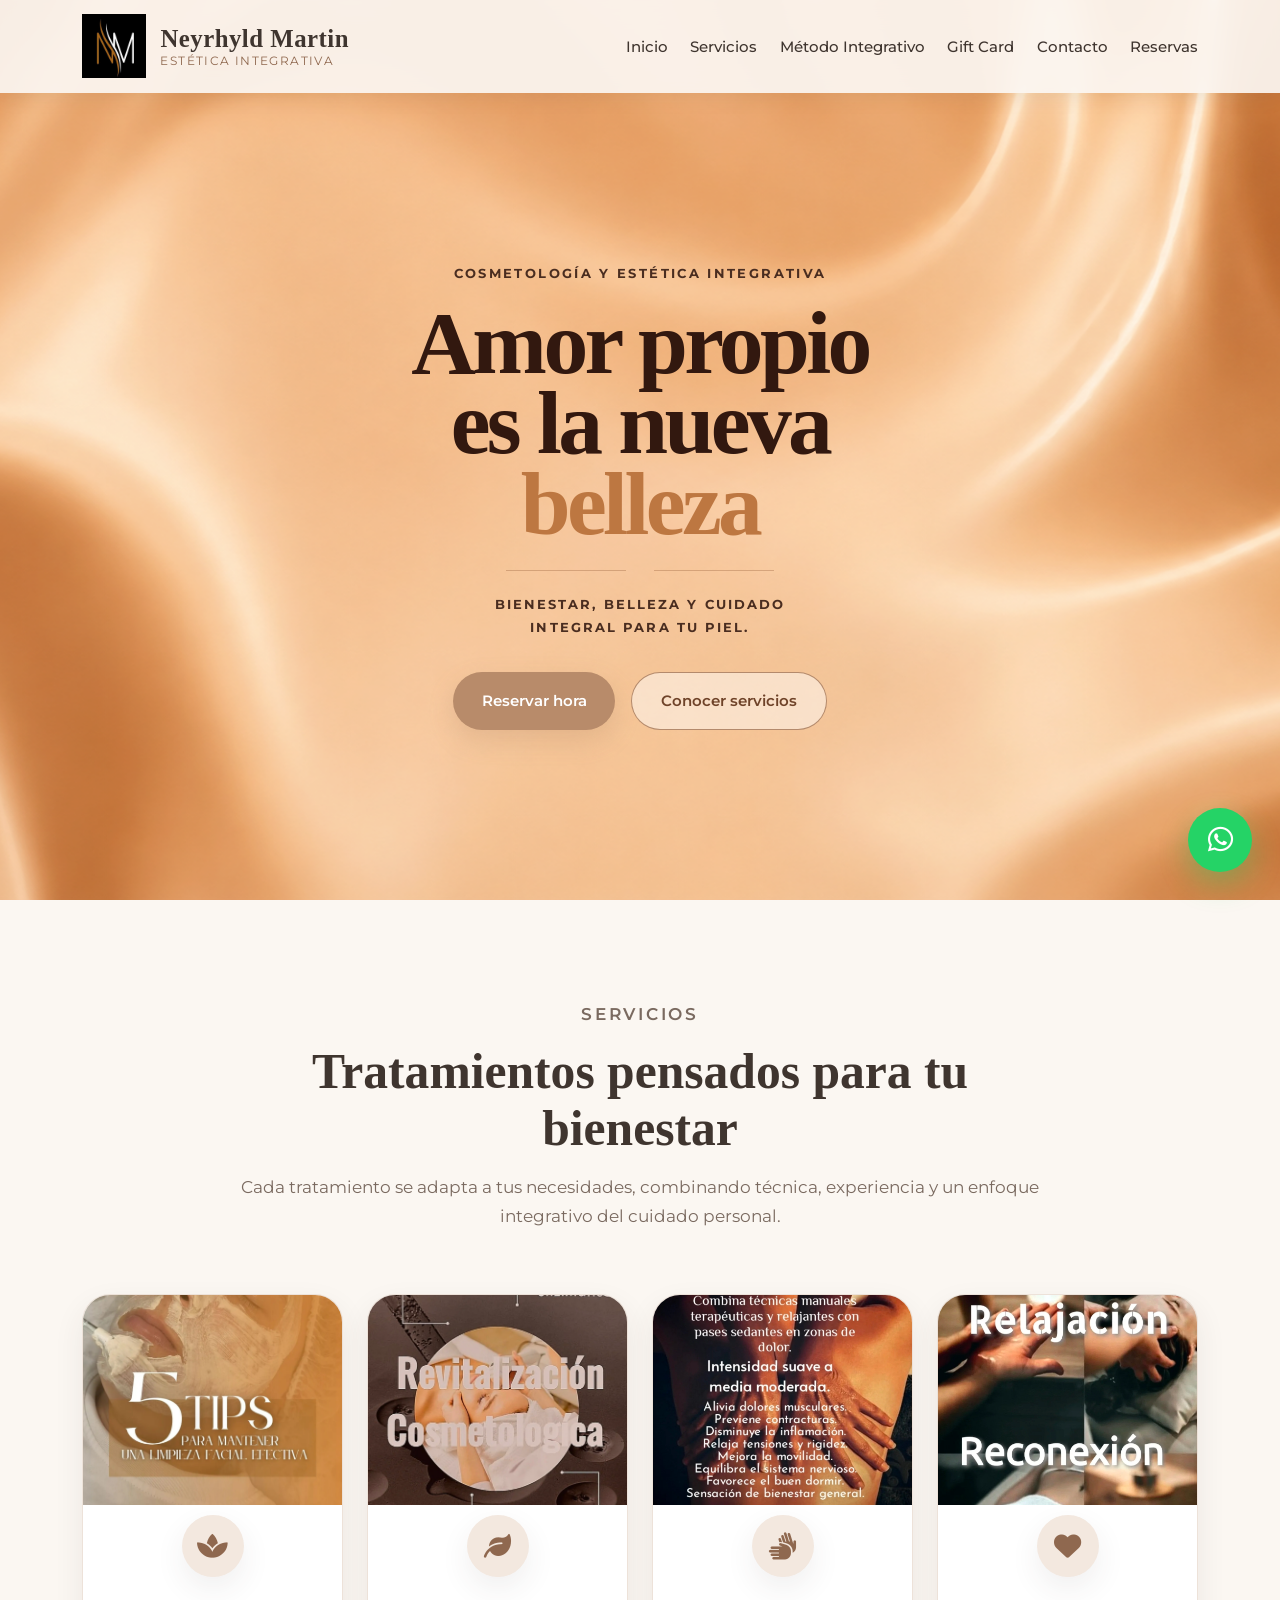
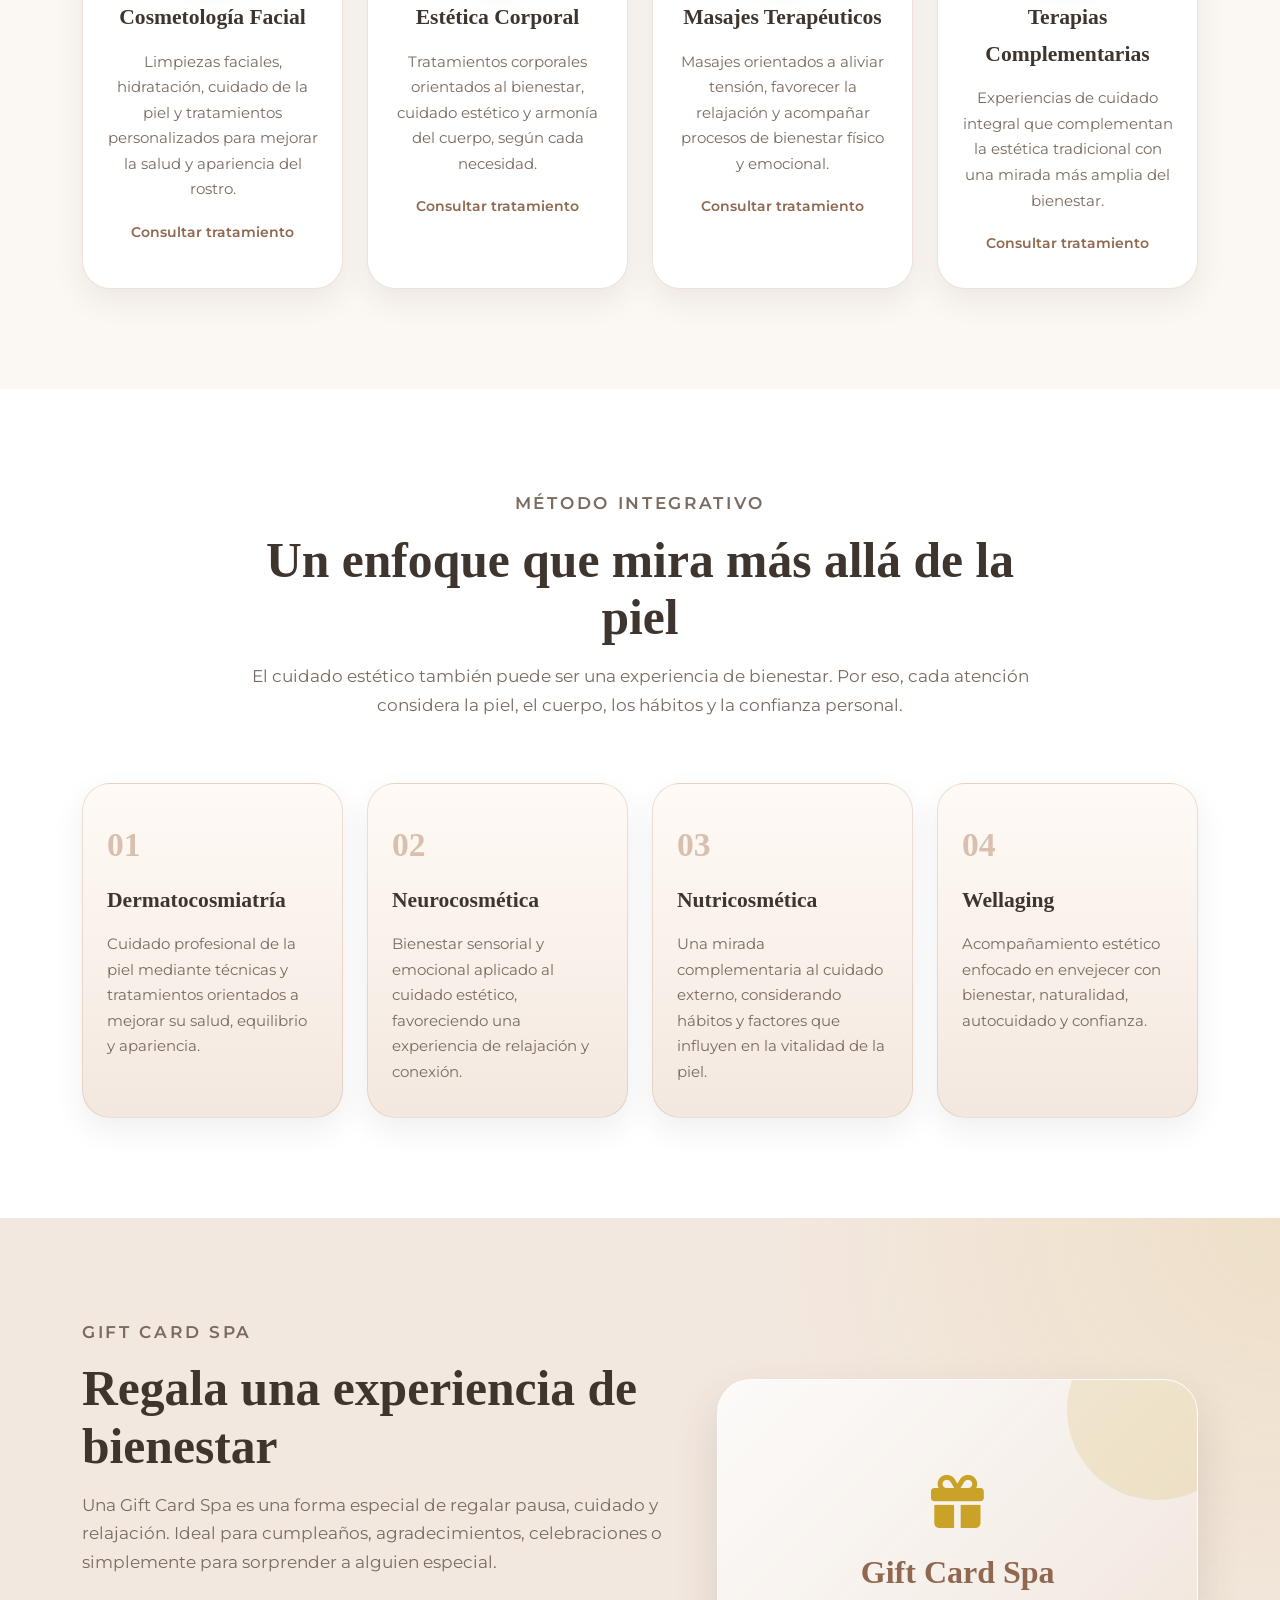
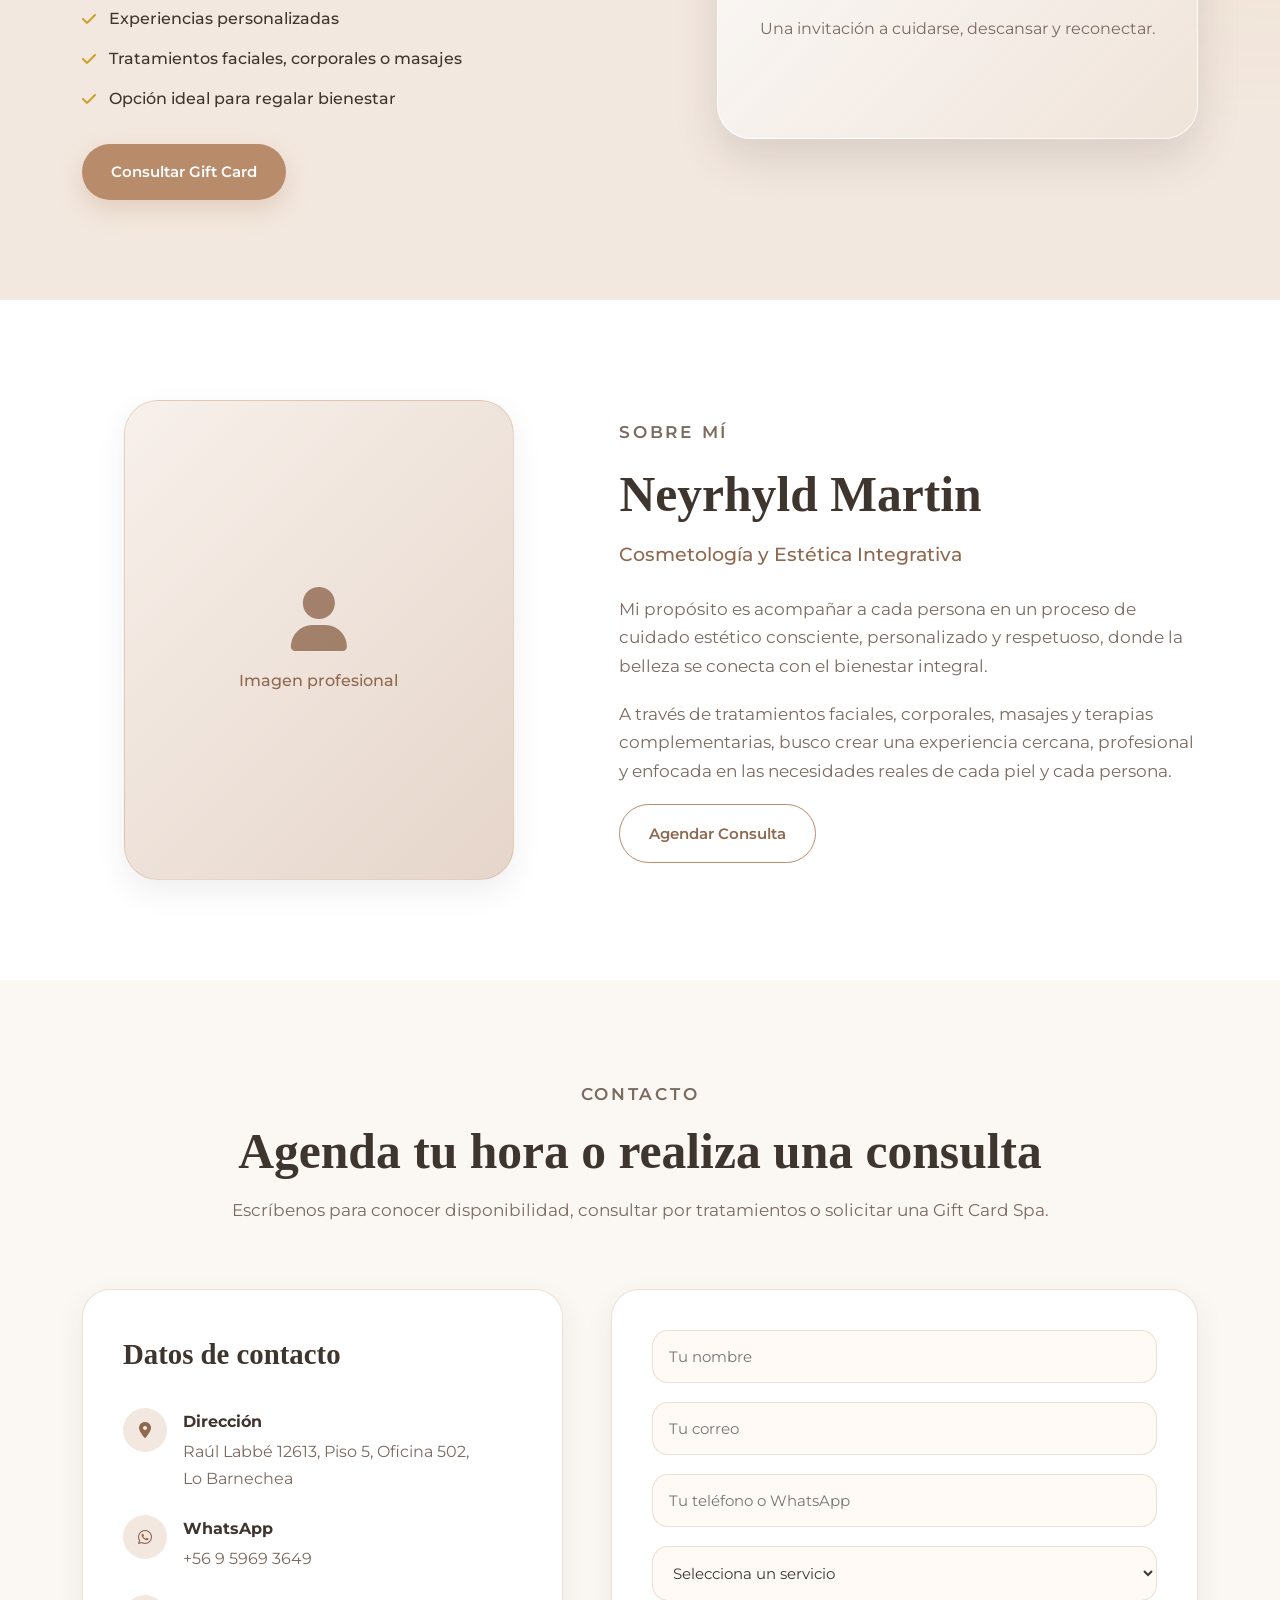
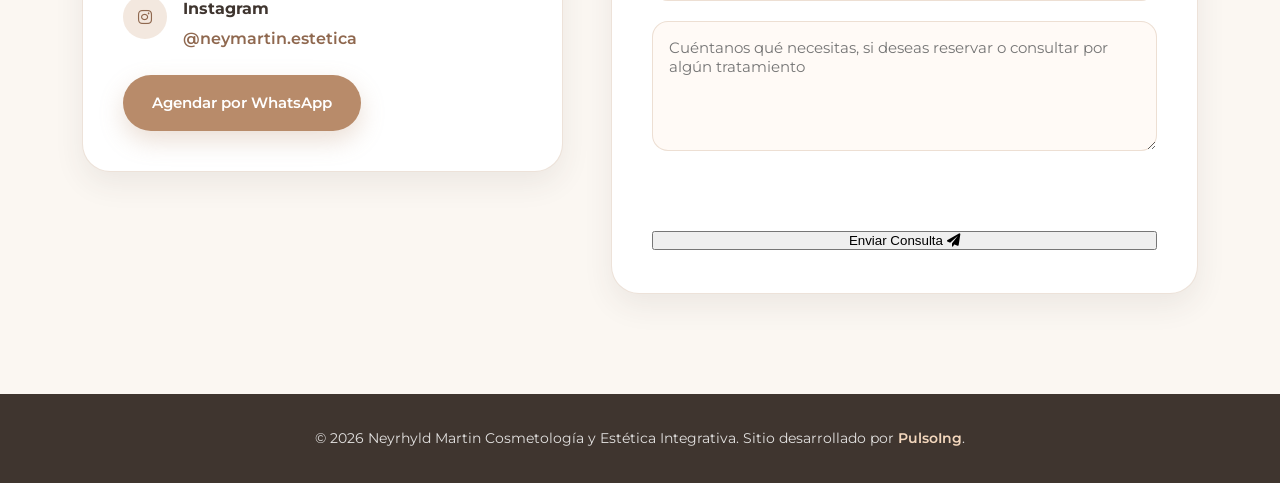
==== commit 875cc596: "Nueva página principal" ====
--- a/public/index.html
+++ b/public/index.html
@@ -96,23 +96,40 @@
     </div>
 
     <!-- HERO / INICIO -->
-    <section id="inicio" class="hero">
-        <div class="hero-overlay">
+    <section id="inicio" class="hero hero-renovado">
+        <div class="hero-renovado-overlay">
             <div class="hero-container">
 
-                <div class="hero-content">
-                    <p class="hero-kicker">Cosmetología y Estética Integrativa</p>
-
-                    <h1>Bienestar, belleza y cuidado integral para tu piel</h1>
-
-                    <p class="hero-description">
-                        Tratamientos personalizados que combinan estética, bienestar y rehabilitación cutánea,
-                        en un espacio pensado para cuidar tu piel, tu cuerpo y tu confianza.
-                    </p>
-
-                    <div class="hero-actions">
-                        <a href="#servicios" class="btn btn-primary">Ver Servicios</a>
-                        <a href="reservas.html" class="btn btn-secondary">Reservar Hora</a>
+                <div class="hero-renovado-content">
+                    <p class="hero-renovado-kicker">
+                        Cosmetología y Estética Integrativa
+                    </p>
+
+                    <h1>
+                        Amor propio<br>
+                        es la nueva<br>
+                        <span>belleza</span>
+                    </h1>
+
+                    <div class="hero-renovado-divider">
+                        <span></span>
+                        <i class="fas fa-sparkles"></i>
+                        <span></span>
+                    </div>
+
+                    <p class="hero-renovado-description">
+                        Bienestar, belleza y cuidado<br>
+                        integral para tu piel.
+                    </p>
+
+                    <div class="hero-actions hero-renovado-actions">
+                        <a href="reservas.html" class="btn btn-primary">
+                            Reservar hora
+                        </a>
+
+                        <a href="#servicios" class="btn btn-secondary-dark hero-light-btn">
+                            Conocer servicios
+                        </a>
                     </div>
                 </div>
 
--- a/public/styles.css
+++ b/public/styles.css
@@ -2596,4 +2596,180 @@
     .reservation-modal {
         padding: 1.7rem 1.2rem;
     }
+}
+
+/* =========================================================
+   HERO RENOVADO - AMOR PROPIO
+   ========================================================= */
+
+.hero.hero-renovado {
+    min-height: 100vh;
+    padding-top: 92px;
+    background:
+        url("assets/fondo_pagina_principal.png");
+    background-size: cover;
+    background-position: center;
+    background-repeat: no-repeat;
+    display: flex;
+    align-items: center;
+    position: relative;
+}
+
+.hero-renovado-overlay {
+    width: 100%;
+    min-height: calc(100vh - 92px);
+    display: flex;
+    align-items: center;
+    background: rgba(255, 238, 222, 0.06);
+}
+
+.hero-renovado .hero-container {
+    min-height: calc(100vh - 92px);
+    display: flex;
+    align-items: center;
+    justify-content: center;
+    text-align: center;
+}
+
+.hero-renovado-content {
+    max-width: 820px;
+    color: #3a1f14;
+    padding: 2rem;
+    text-align: center;
+}
+
+.hero-renovado-kicker {
+    font-family: var(--font-body);
+    text-transform: uppercase;
+    letter-spacing: 0.18em;
+    font-size: 0.82rem;
+    font-weight: 700;
+    color: #4a2d20;
+    margin-bottom: 1.15rem;
+}
+
+.hero-renovado h1 {
+    font-family: var(--font-title);
+    font-size: clamp(3.7rem, 7vw, 6.6rem);
+    line-height: 0.9;
+    font-weight: 600;
+    letter-spacing: -0.04em;
+    color: #32180f;
+    margin: 0;
+}
+
+.hero-renovado h1 span {
+    color: #bd7741;
+}
+
+.hero-renovado-divider {
+    display: flex;
+    align-items: center;
+    justify-content: center;
+    gap: 0.85rem;
+    margin: 1.6rem auto 1.35rem;
+    color: #b47a48;
+}
+
+.hero-renovado-divider span {
+    width: 120px;
+    height: 1px;
+    background: rgba(146, 92, 53, 0.34);
+}
+
+.hero-renovado-divider i {
+    font-size: 0.82rem;
+}
+
+.hero-renovado-description {
+    text-transform: uppercase;
+    letter-spacing: 0.16em;
+    font-size: 0.82rem;
+    line-height: 1.8;
+    font-weight: 700;
+    color: #4a2d20;
+    margin: 0;
+}
+
+.hero-renovado-actions {
+    margin-top: 2rem;
+}
+
+.hero-light-btn {
+    background: rgba(255, 255, 255, 0.48);
+    border-color: rgba(130, 76, 42, 0.58);
+    color: #6f4329;
+}
+
+.hero-light-btn:hover {
+    background: rgba(255, 255, 255, 0.85);
+    color: var(--color-primary-dark);
+}
+
+/* =========================================================
+   HERO RENOVADO - RESPONSIVE
+   ========================================================= */
+
+@media (max-width: 768px) {
+    .hero.hero-renovado {
+        min-height: 88vh;
+        padding-top: 78px;
+        background-position: center center;
+    }
+
+    .hero-renovado-overlay,
+    .hero-renovado .hero-container {
+        min-height: calc(88vh - 78px);
+    }
+
+    .hero-renovado-content {
+        padding: 1.5rem 1rem;
+    }
+
+    .hero-renovado-kicker {
+        font-size: 0.69rem;
+        letter-spacing: 0.13em;
+    }
+
+    .hero-renovado h1 {
+        font-size: clamp(3rem, 14vw, 4.8rem);
+        line-height: 0.92;
+    }
+
+    .hero-renovado-divider {
+        margin: 1.25rem auto 1.1rem;
+    }
+
+    .hero-renovado-divider span {
+        width: 72px;
+    }
+
+    .hero-renovado-description {
+        font-size: 0.68rem;
+        letter-spacing: 0.11em;
+        line-height: 1.7;
+    }
+
+    .hero-renovado-actions {
+        margin-top: 1.55rem;
+    }
+}
+
+@media (max-width: 480px) {
+    .hero.hero-renovado {
+        min-height: 82vh;
+    }
+
+    .hero-renovado-overlay,
+    .hero-renovado .hero-container {
+        min-height: calc(82vh - 78px);
+    }
+
+    .hero-renovado h1 {
+        font-size: 3.1rem;
+    }
+
+    .hero-renovado-description {
+        font-size: 0.62rem;
+    }
 }
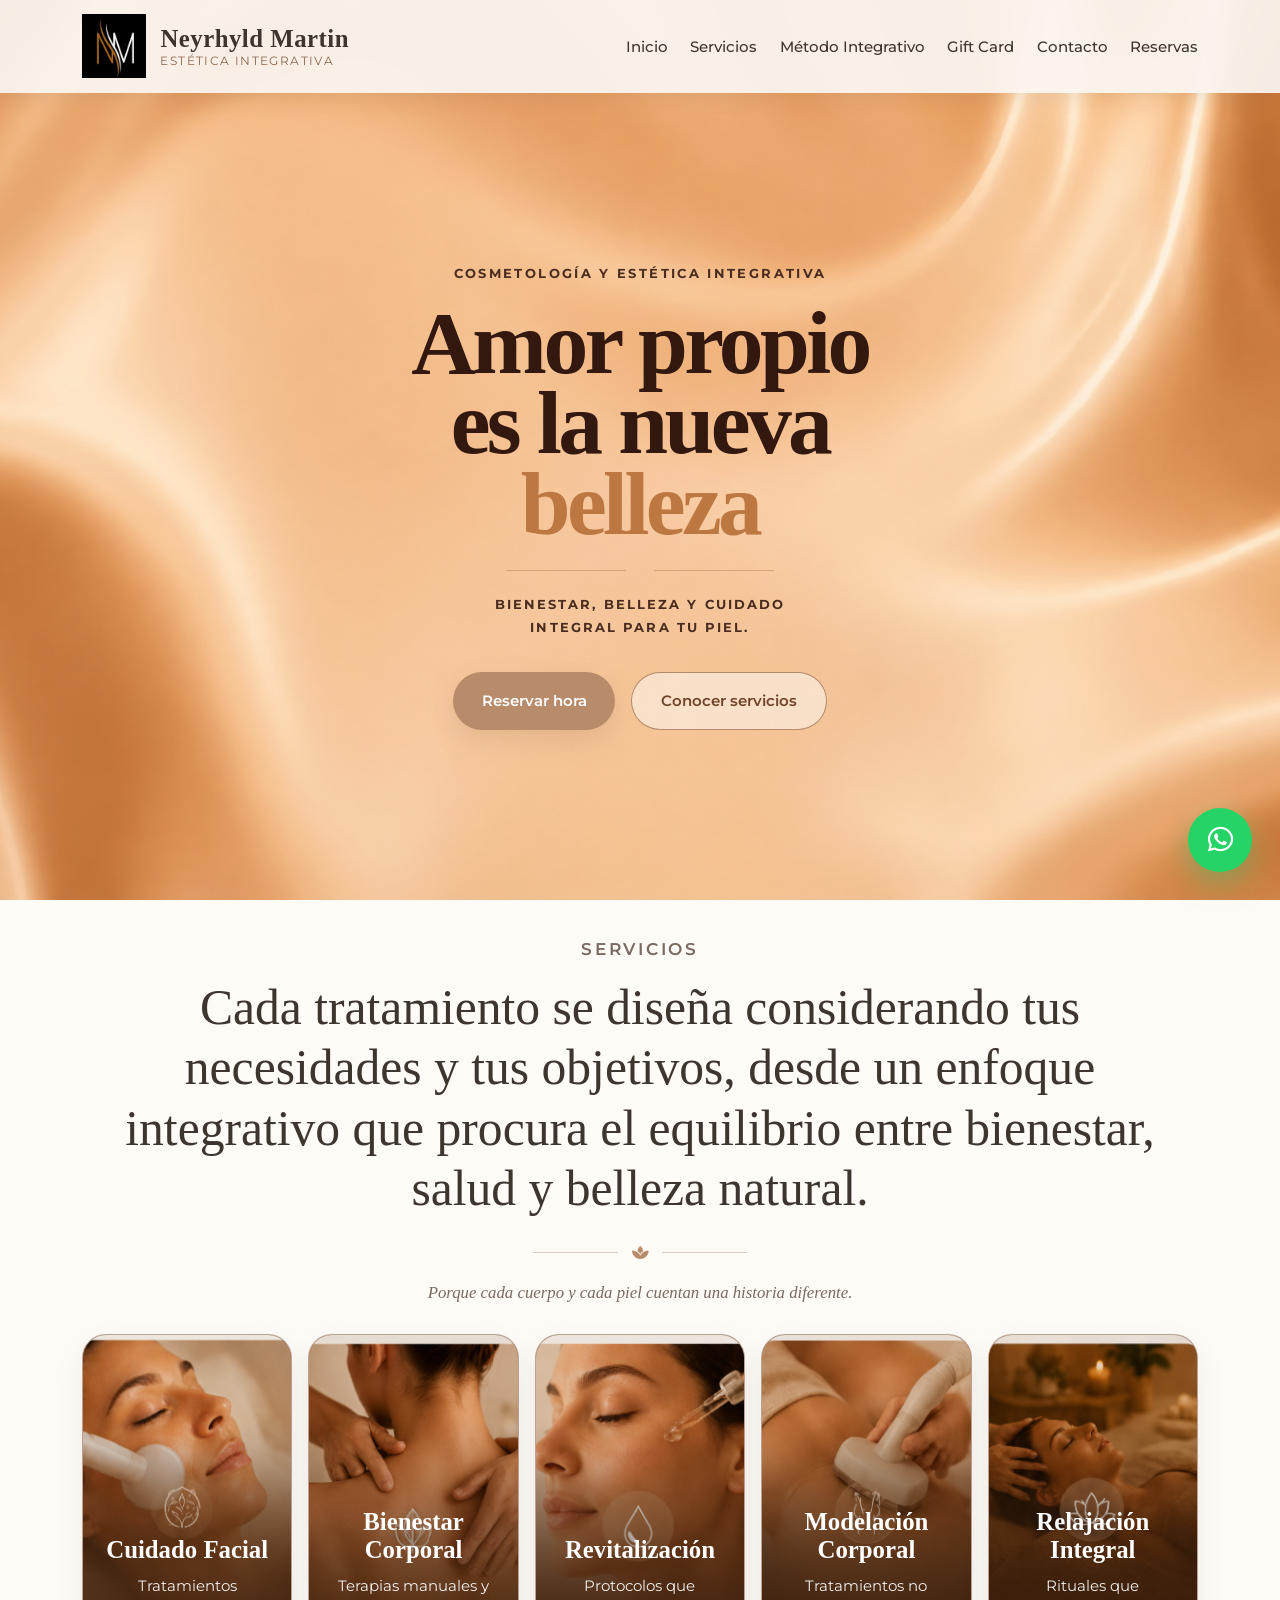
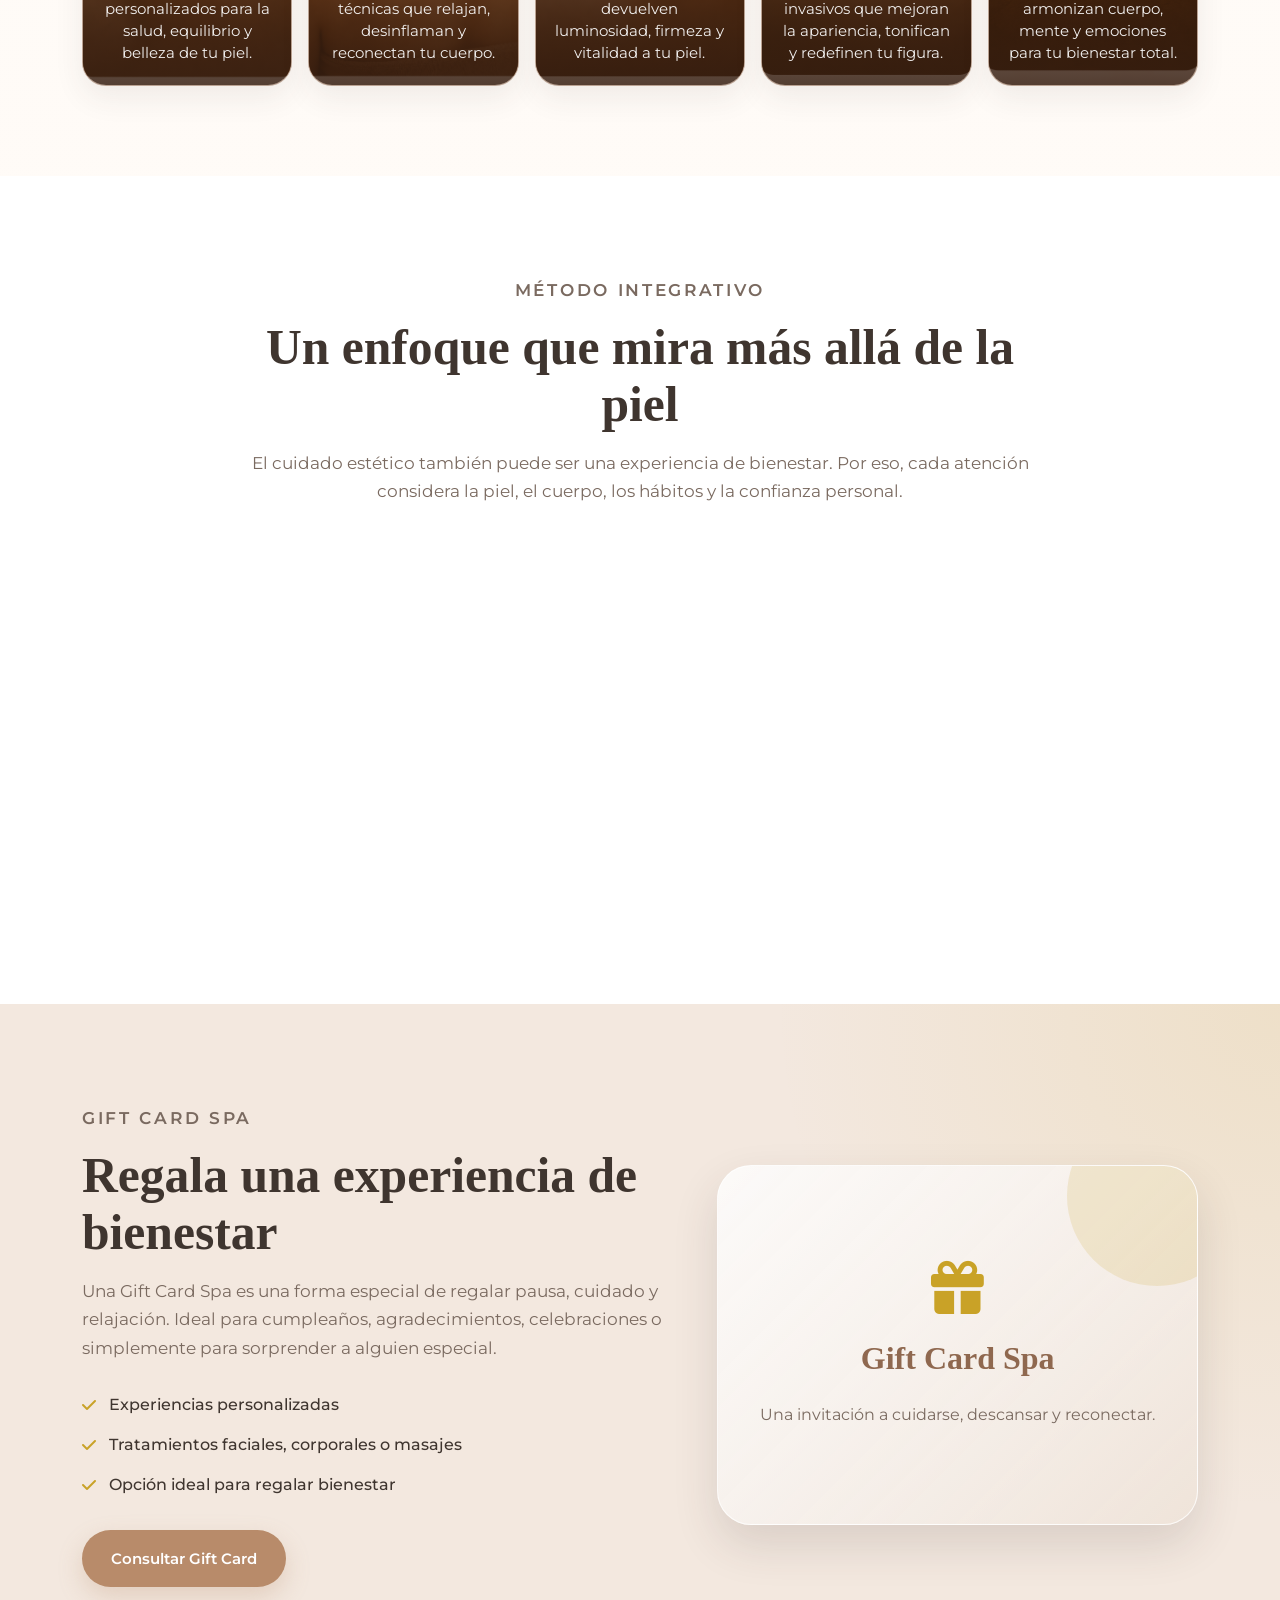
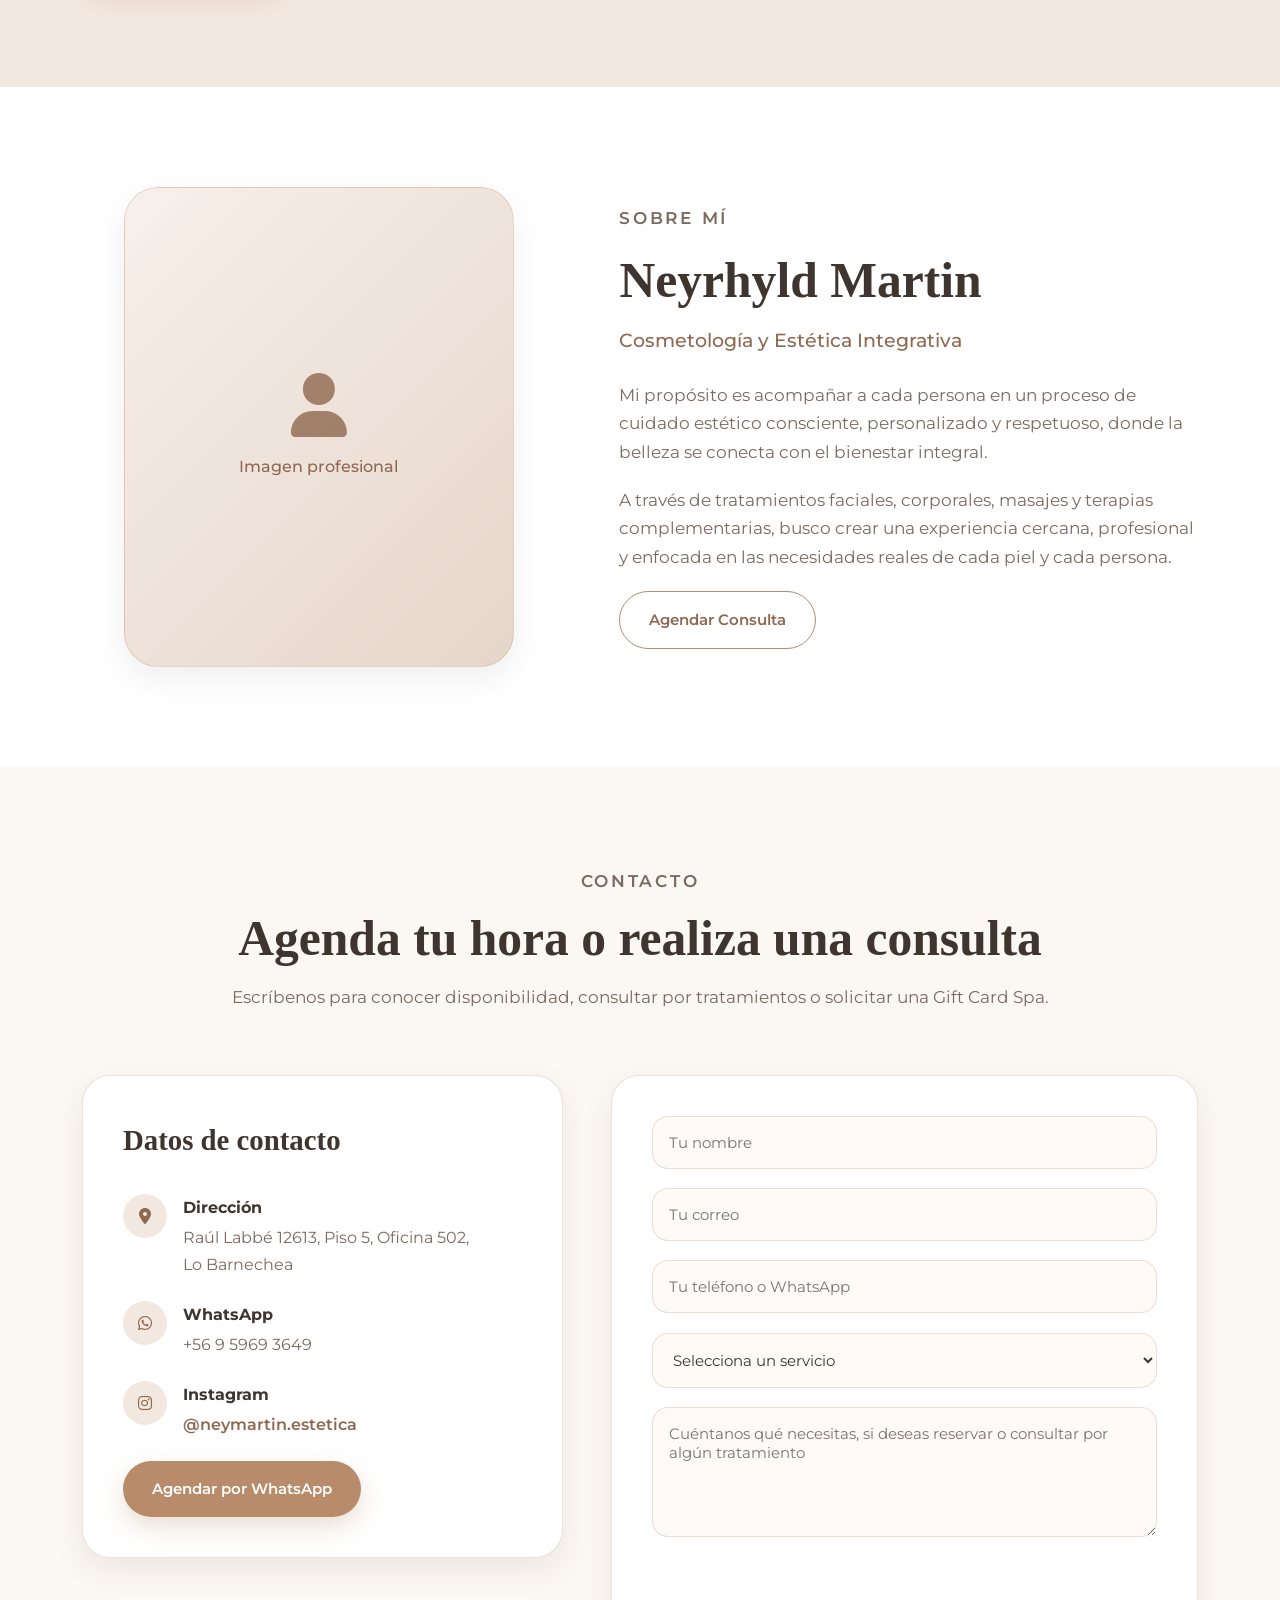
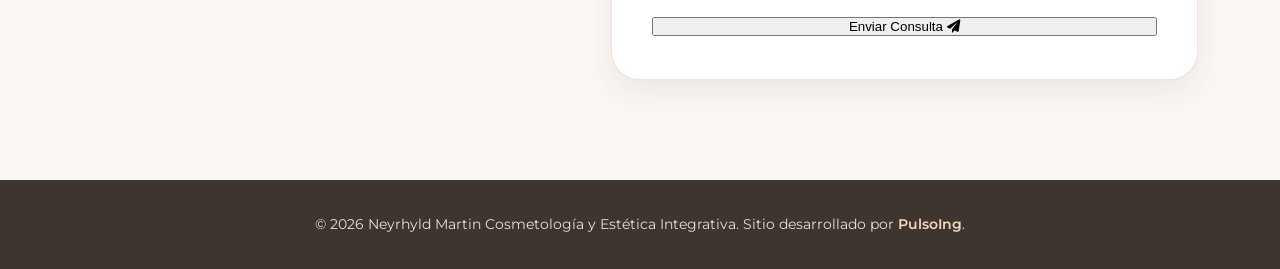
==== commit f29b6cf2: "Nueva sección Servicios" ====
--- a/public/index.html
+++ b/public/index.html
@@ -138,82 +138,90 @@
     </section>
 
     <!-- SERVICIOS -->
-    <section id="servicios" class="servicios">
-        <div class="container">
-
-            <div class="section-header">
+    <section id="servicios" class="servicios servicios-renovados">
+        <div class="container">
+
+            <div class="section-header servicios-header">
                 <p class="section-kicker">Servicios</p>
-                <h2>Tratamientos pensados para tu bienestar</h2>
-                <p>
-                    Cada tratamiento se adapta a tus necesidades, combinando técnica, experiencia y un enfoque
-                    integrativo del cuidado personal.
+
+                <h2>
+                    Cada tratamiento se diseña considerando tus necesidades y tus objetivos,
+                    desde un enfoque integrativo que procura el equilibrio entre bienestar,
+                    salud y belleza natural.
+                </h2>
+
+                <div class="section-divider">
+                    <span></span>
+                    <i class="fas fa-spa"></i>
+                    <span></span>
+                </div>
+
+                <p class="servicios-frase">
+                    Porque cada cuerpo y cada piel cuentan una historia diferente.
                 </p>
             </div>
 
-            <div class="servicios-grid">
-
-                <article class="servicio-card">
-                    <div class="servicio-img">
-                        <img src="assets/limpieza_facial_1.jpg" alt="Tratamiento de cosmetología facial">
-                    </div>
-                    <div class="servicio-content">
-                        <i class="fas fa-spa"></i>
-                        <h3>Cosmetología Facial</h3>
+            <div class="servicios-grid servicios-grid-renovado">
+
+                <a href="servicios/cuidado-facial.html" class="servicio-card servicio-card-renovado">
+                    <img src="assets/servicios_1.png" alt="Cuidado Facial">
+
+                    <div class="servicio-card-overlay">
+
+                        <h3>Cuidado Facial</h3>
                         <p>
-                            Limpiezas faciales, hidratación, cuidado de la piel y tratamientos personalizados para
-                            mejorar
-                            la salud y apariencia del rostro.
+                            Tratamientos personalizados para la salud, equilibrio y belleza de tu piel.
                         </p>
-                        <a href="#contacto" class="card-link">Consultar tratamiento</a>
-                    </div>
-                </article>
-
-                <article class="servicio-card">
-                    <div class="servicio-img">
-                        <img src="assets/revitalizacion_cosmetologica.jpg"
-                            alt="Tratamiento de estética corporal y revitalización">
-                    </div>
-                    <div class="servicio-content">
-                        <i class="fas fa-leaf"></i>
-                        <h3>Estética Corporal</h3>
+                    </div>
+                </a>
+
+                <a href="servicios/bienestar-corporal.html" class="servicio-card servicio-card-renovado">
+                    <img src="assets/servicios_2.png" alt="Bienestar Corporal">
+
+                    <div class="servicio-card-overlay">
+
+                        <h3>Bienestar Corporal</h3>
                         <p>
-                            Tratamientos corporales orientados al bienestar, cuidado estético y armonía del cuerpo,
-                            según cada necesidad.
+                            Terapias manuales y técnicas que relajan, desinflaman y reconectan tu cuerpo.
                         </p>
-                        <a href="#contacto" class="card-link">Consultar tratamiento</a>
-                    </div>
-                </article>
-
-                <article class="servicio-card">
-                    <div class="servicio-img">
-                        <img src="assets/masaje_terapeutico.jpg" alt="Masaje terapéutico para relajación y bienestar">
-                    </div>
-                    <div class="servicio-content">
-                        <i class="fas fa-hands"></i>
-                        <h3>Masajes Terapéuticos</h3>
+                    </div>
+                </a>
+
+                <a href="servicios/revitalizacion.html" class="servicio-card servicio-card-renovado">
+                    <img src="assets/servicios_3.png" alt="Revitalización">
+
+                    <div class="servicio-card-overlay">
+
+                        <h3>Revitalización</h3>
                         <p>
-                            Masajes orientados a aliviar tensión, favorecer la relajación y acompañar procesos de
-                            bienestar
-                            físico y emocional.
+                            Protocolos que devuelven luminosidad, firmeza y vitalidad a tu piel.
                         </p>
-                        <a href="#contacto" class="card-link">Consultar tratamiento</a>
-                    </div>
-                </article>
-
-                <article class="servicio-card">
-                    <div class="servicio-img">
-                        <img src="assets/relajacion.jpg" alt="Terapias complementarias de relajación y bienestar">
-                    </div>
-                    <div class="servicio-content">
-                        <i class="fas fa-heart"></i>
-                        <h3>Terapias Complementarias</h3>
+                    </div>
+                </a>
+
+                <a href="servicios/modelacion-corporal.html" class="servicio-card servicio-card-renovado">
+                    <img src="assets/servicios_4.png" alt="Modelación Corporal">
+
+                    <div class="servicio-card-overlay">
+
+                        <h3>Modelación Corporal</h3>
                         <p>
-                            Experiencias de cuidado integral que complementan la estética tradicional con una mirada más
-                            amplia del bienestar.
+                            Tratamientos no invasivos que mejoran la apariencia, tonifican y redefinen tu figura.
                         </p>
-                        <a href="#contacto" class="card-link">Consultar tratamiento</a>
-                    </div>
-                </article>
+                    </div>
+                </a>
+
+                <a href="servicios/relajacion-integral.html" class="servicio-card servicio-card-renovado">
+                    <img src="assets/servicios_5.png" alt="Relajación Integral">
+
+                    <div class="servicio-card-overlay">
+
+                        <h3>Relajación Integral</h3>
+                        <p>
+                            Rituales que armonizan cuerpo, mente y emociones para tu bienestar total.
+                        </p>
+                    </div>
+                </a>
 
             </div>
         </div>
--- a/public/styles.css
+++ b/public/styles.css
@@ -2772,4 +2772,185 @@
     .hero-renovado-description {
         font-size: 0.62rem;
     }
+}
+
+/* =========================================================
+   SERVICIOS RENOVADOS
+   ========================================================= */
+
+.servicios-renovados {
+    padding: 35px 0 90px;
+    background:
+        linear-gradient(rgba(255, 251, 247, 0.92), rgba(255, 251, 247, 0.96)),
+        var(--color-bg);
+}
+
+.servicios-header {
+    max-width: 1050px;
+    margin-bottom: 1.6rem;
+}
+
+.servicios-header h2 {
+    font-family: var(--font-title);
+    font-size: clamp(2.05rem, 4.3vw, 3.1rem);
+    font-weight: 500;
+    line-height: 1.22;
+    color: var(--color-text);
+}
+
+.section-divider {
+    display: flex;
+    justify-content: center;
+    align-items: center;
+    gap: 0.85rem;
+    margin: 1.6rem auto 1.2rem;
+    color: var(--color-primary);
+}
+
+.section-divider span {
+    width: 85px;
+    height: 1px;
+    background: rgba(184, 139, 106, 0.42);
+}
+
+.section-divider i {
+    font-size: 0.92rem;
+}
+
+.servicios-frase {
+    font-family: var(--font-title);
+    font-style: italic;
+    font-size: 1.6rem;
+    color: var(--color-primary-dark);
+}
+
+.servicios-grid-renovado {
+    grid-template-columns: repeat(5, 1fr);
+    gap: 1rem;
+}
+
+.servicio-card-renovado {
+    position: relative;
+    display: block;
+    min-height: 350px;
+    border-radius: 24px;
+    overflow: hidden;
+    background: var(--color-primary-dark);
+    box-shadow: var(--shadow-soft);
+    border: 1px solid rgba(255, 255, 255, 0.38);
+    transition: transform 0.35s ease, box-shadow 0.35s ease;
+}
+
+.servicio-card-renovado:hover {
+    transform: translateY(-8px);
+    box-shadow: var(--shadow-hover);
+}
+
+.servicio-card-renovado img {
+    width: 100%;
+    height: 100%;
+    min-height: 350px;
+    object-fit: cover;
+    transition: transform 0.55s ease;
+}
+
+.servicio-card-renovado:hover img {
+    transform: scale(1.07);
+}
+
+.servicio-card-overlay {
+    position: absolute;
+    inset: 0;
+    display: flex;
+    flex-direction: column;
+    justify-content: flex-end;
+    text-align: center;
+    padding: 1.4rem 1rem 1.25rem;
+    color: #ffffff;
+    background:
+        linear-gradient(180deg,
+            rgba(38, 23, 15, 0.04) 24%,
+            rgba(53, 29, 16, 0.84) 100%);
+}
+
+.servicio-card-overlay i {
+    position: absolute;
+    inset: 0;
+    display: flex;
+    flex-direction: column;
+    justify-content: flex-end;
+    text-align: center;
+    padding: 1.8rem 1.1rem 1.6rem;
+}
+
+.servicio-card-overlay h3 {
+    font-family: var(--font-title);
+    font-size: 1.55rem;
+    line-height: 1.15;
+    margin-bottom: 0.65rem;
+    color: #ffffff;
+}
+
+.servicio-card-overlay p {
+    font-size: 0.93rem;
+    line-height: 1.5;
+    color: rgba(255, 255, 255, 0.92);
+    margin: 0;
+}
+
+@media (max-width: 1100px) {
+    .servicios-grid-renovado {
+        grid-template-columns: repeat(3, 1fr);
+    }
+}
+
+@media (max-width: 768px) {
+    .servicios-renovados {
+        padding: 75px 0;
+    }
+
+    .servicios-grid-renovado {
+        grid-template-columns: repeat(2, 1fr);
+        gap: 0.9rem;
+    }
+
+    .servicio-card-renovado {
+        min-height: 430px;
+    }
+
+    .servicio-card-renovado img {
+        width: 100%;
+        height: 430px;
+        min-height: 0;
+        object-fit: cover;
+        object-position: center center;
+    }
+
+    .servicios-frase {
+        font-size: 1.15rem;
+    }
+
+    .servicio-card-renovado {
+        min-height: 390px;
+    }
+
+    .servicio-card-renovado img {
+        height: 390px;
+        min-height: 0;
+    }
+}
+
+@media (max-width: 480px) {
+    .servicios-grid-renovado {
+        grid-template-columns: 1fr;
+    }
+
+    .servicio-card-renovado {
+        min-height: 430px;
+    }
+
+    .servicio-card-renovado img {
+        height: 430px;
+        min-height: 0;
+    }
 }
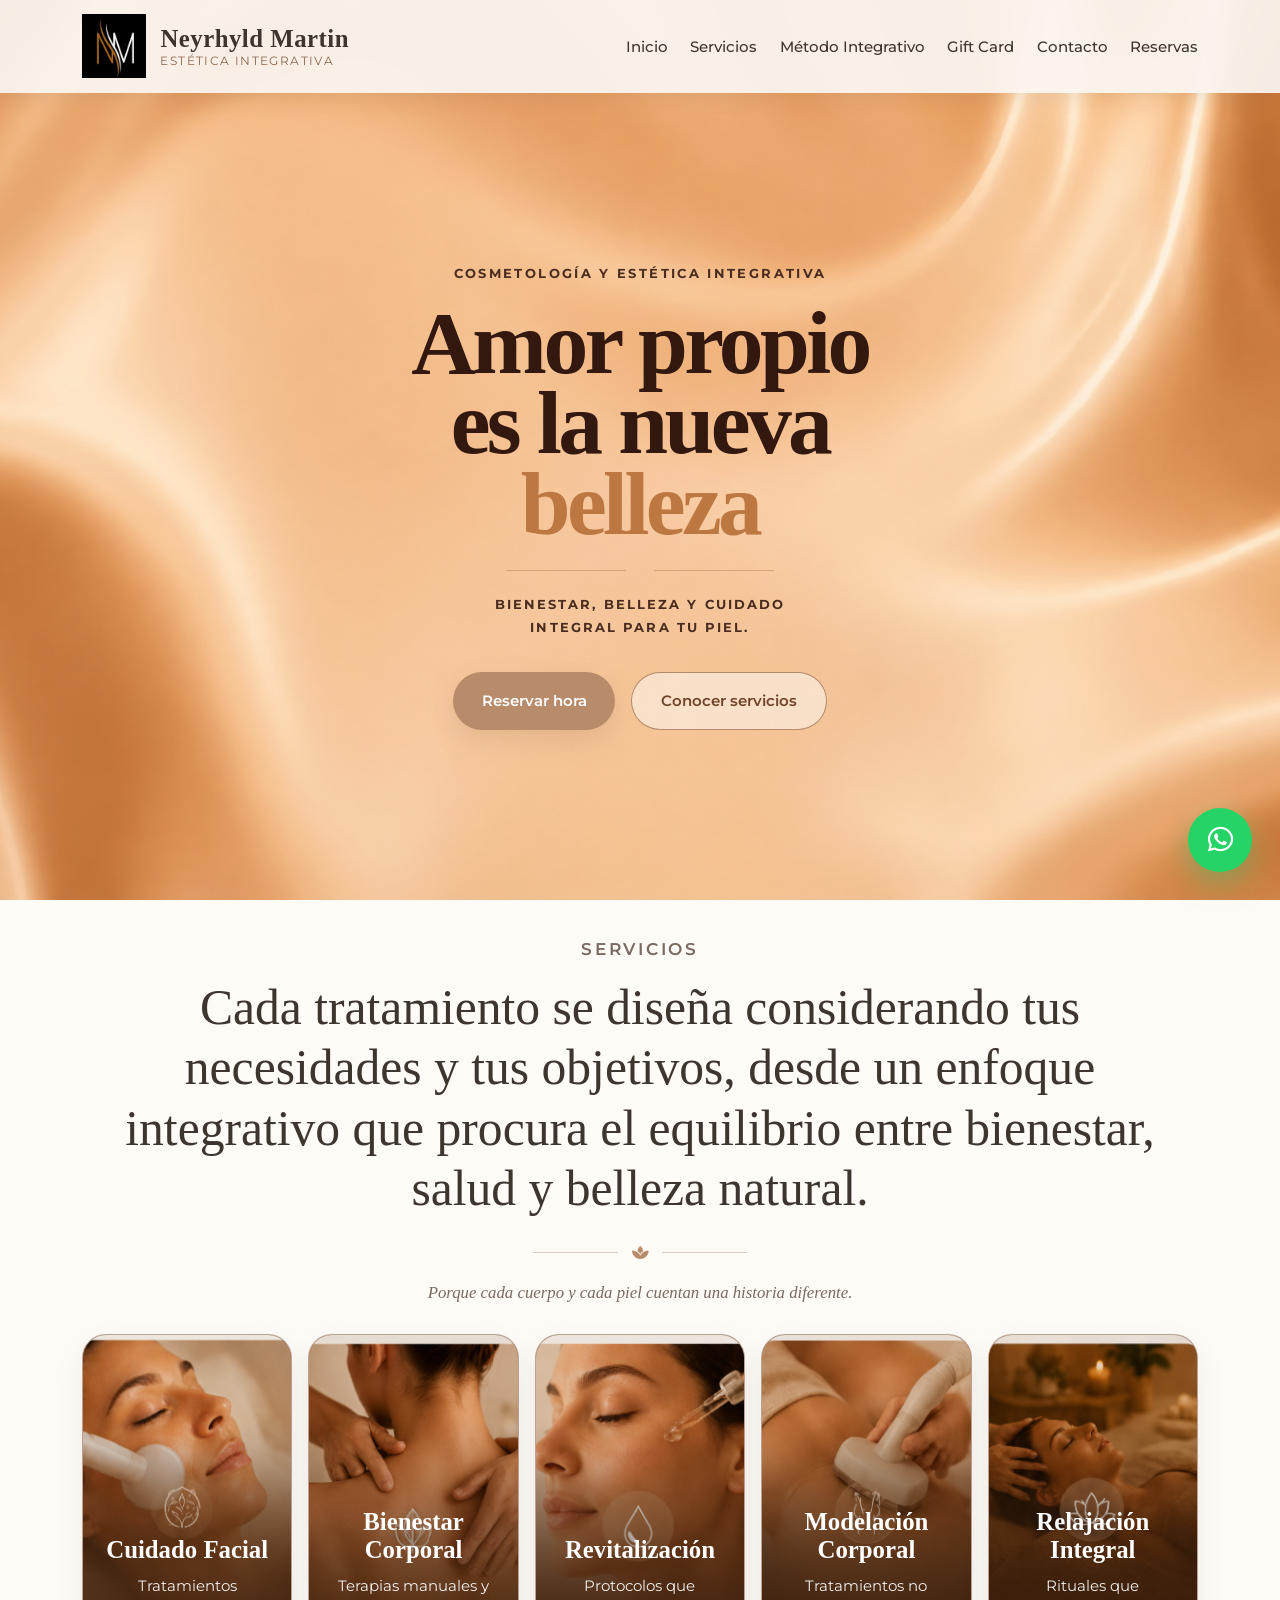
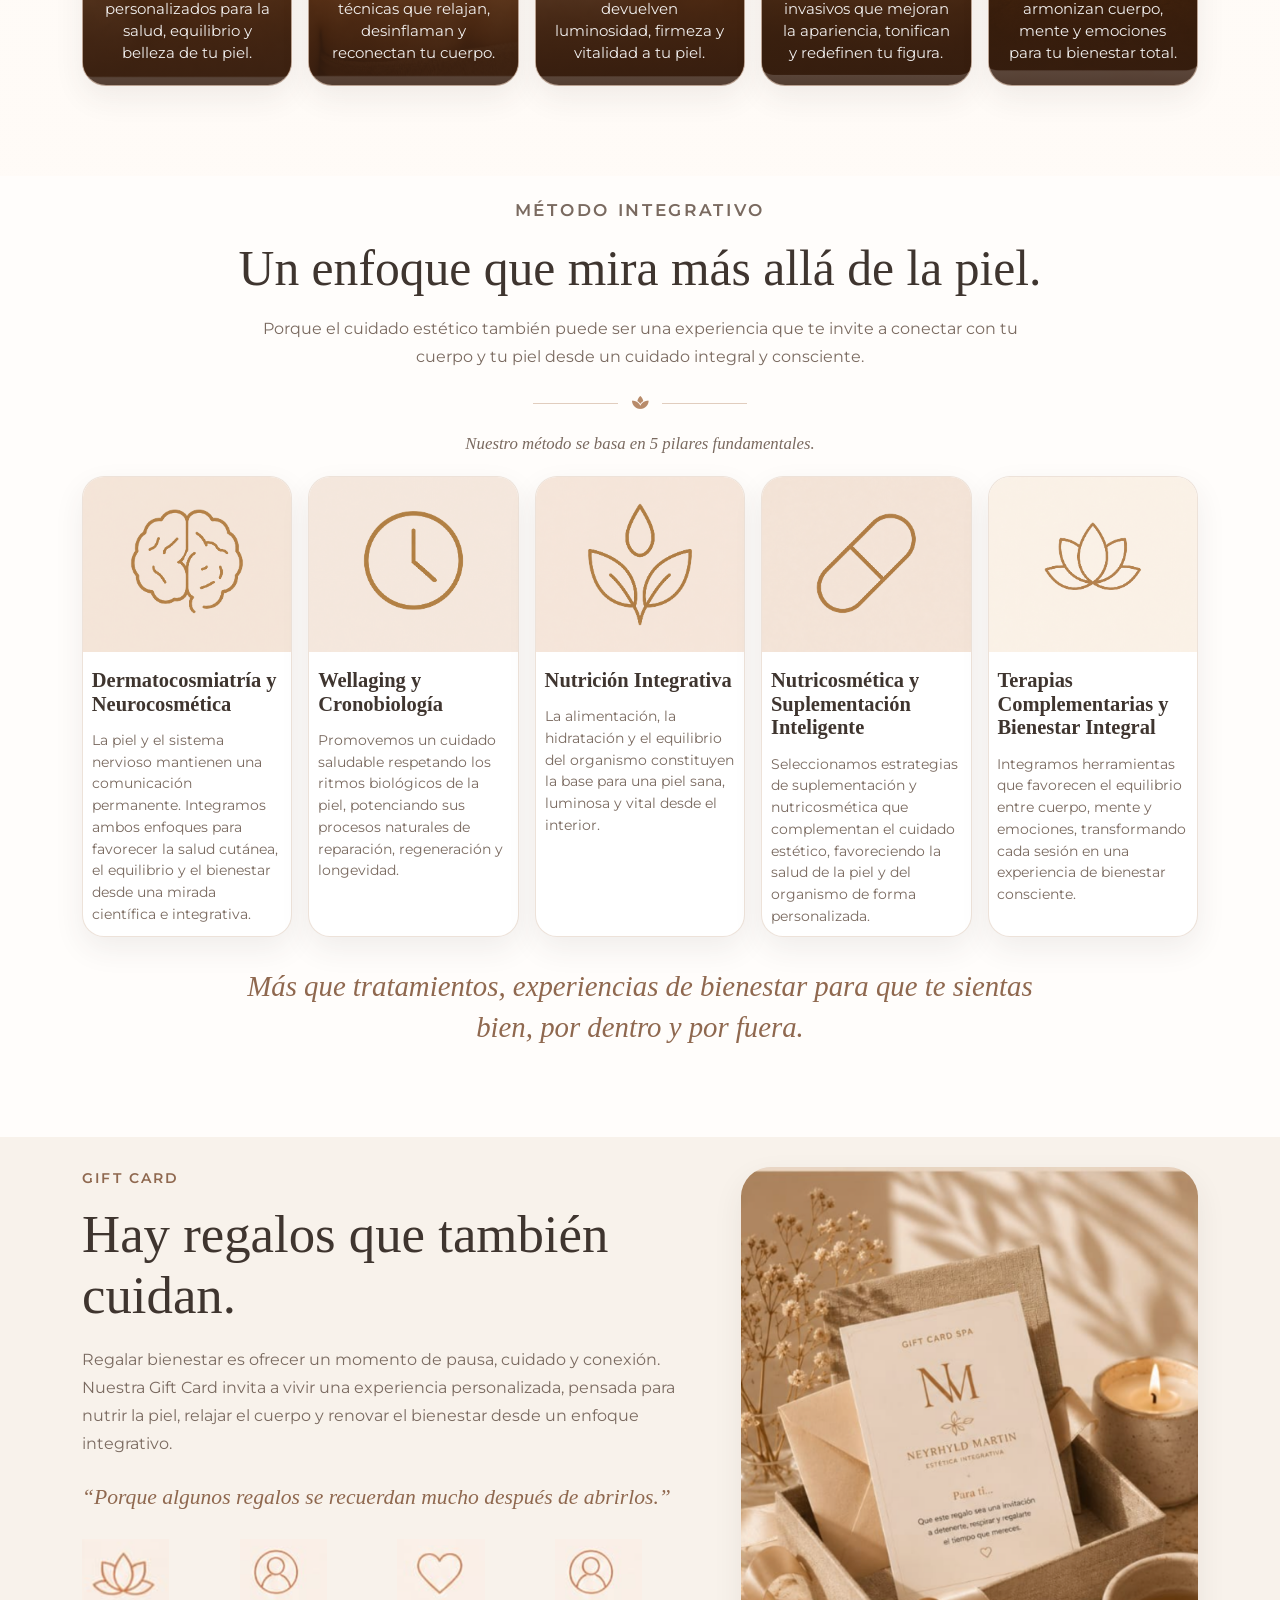
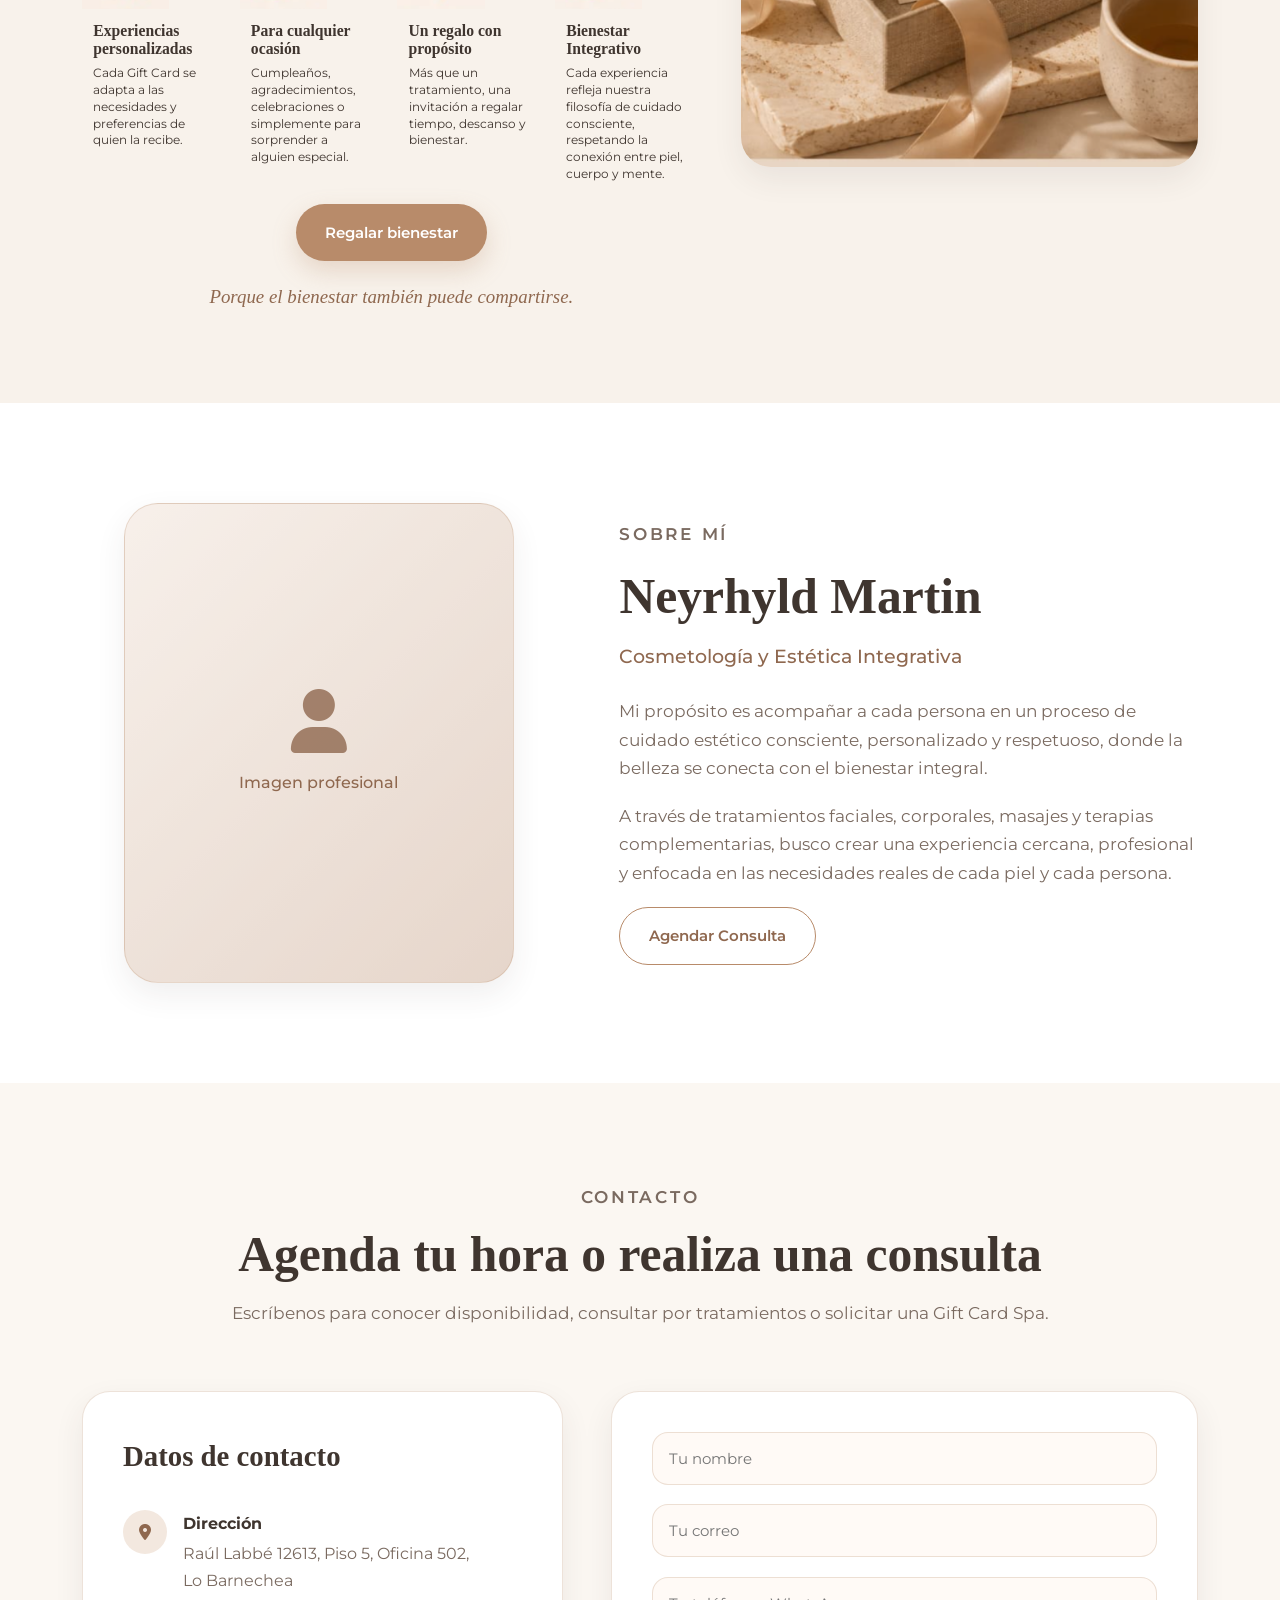
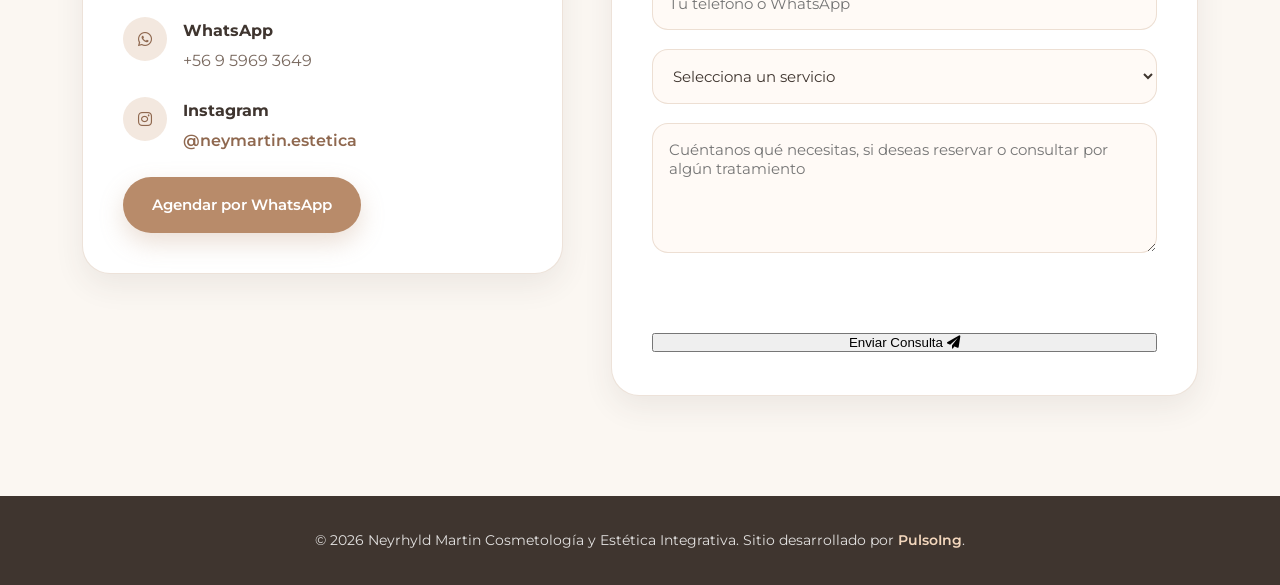
==== commit a12857b8: "Nueva sección GiftCard" ====
--- a/public/index.html
+++ b/public/index.html
@@ -228,87 +228,197 @@
     </section>
 
     <!-- MÉTODO INTEGRATIVO -->
-    <section id="metodo" class="metodo">
+    <section id="metodo" class="metodo metodo-renovado">
         <div class="container">
 
-            <div class="section-header">
+            <div class="section-header metodo-header">
                 <p class="section-kicker">Método Integrativo</p>
-                <h2>Un enfoque que mira más allá de la piel</h2>
+
+                <h2>Un enfoque que mira más allá de la piel.</h2>
+
                 <p>
-                    El cuidado estético también puede ser una experiencia de bienestar. Por eso, cada atención considera
-                    la piel, el cuerpo, los hábitos y la confianza personal.
+                    Porque el cuidado estético también puede ser una experiencia que te invite
+                    a conectar con tu cuerpo y tu piel desde un cuidado integral y consciente.
                 </p>
-            </div>
-
-            <div class="metodo-grid">
-
-                <div class="metodo-card">
-                    <span>01</span>
-                    <h3>Dermatocosmiatría</h3>
+
+                <div class="section-divider">
+                    <span></span>
+                    <i class="fas fa-spa"></i>
+                    <span></span>
+                </div>
+
+                <p class="metodo-intro">
+                    Nuestro método se basa en 5 pilares fundamentales.
+                </p>
+            </div>
+
+            <div class="metodo-grid metodo-grid-renovado">
+
+                <article class="metodo-card metodo-card-renovado">
+                    <div class="metodo-img">
+                        <img src="assets/metodo_integrativo_1.png" alt="Dermatocosmiatría y Neurocosmética">
+                    </div>
+
+                    <div class="metodo-card-content">
+
+                        <h3>Dermatocosmiatría y Neurocosmética</h3>
+
+                        <p>
+                            La piel y el sistema nervioso mantienen una comunicación permanente.
+                            Integramos ambos enfoques para favorecer la salud cutánea, el equilibrio
+                            y el bienestar desde una mirada científica e integrativa.
+                        </p>
+                    </div>
+                </article>
+
+                <article class="metodo-card metodo-card-renovado">
+                    <div class="metodo-img">
+                        <img src="assets/metodo_integrativo_2.png" alt="Wellaging y Cronobiología">
+                    </div>
+
+                    <div class="metodo-card-content">
+
+                        <h3>Wellaging y Cronobiología</h3>
+
+                        <p>
+                            Promovemos un cuidado saludable respetando los ritmos biológicos de la piel,
+                            potenciando sus procesos naturales de reparación, regeneración y longevidad.
+                        </p>
+                    </div>
+                </article>
+
+                <article class="metodo-card metodo-card-renovado">
+                    <div class="metodo-img">
+                        <img src="assets/metodo_integrativo_3.png" alt="Nutrición Integrativa">
+                    </div>
+
+                    <div class="metodo-card-content">
+
+                        <h3>Nutrición Integrativa</h3>
+
+                        <p>
+                            La alimentación, la hidratación y el equilibrio del organismo constituyen
+                            la base para una piel sana, luminosa y vital desde el interior.
+                        </p>
+                    </div>
+                </article>
+
+                <article class="metodo-card metodo-card-renovado">
+                    <div class="metodo-img">
+                        <img src="assets/metodo_integrativo_4.png" alt="Nutricosmética y Suplementación Inteligente">
+                    </div>
+
+                    <div class="metodo-card-content">
+
+                        <h3>Nutricosmética y Suplementación Inteligente</h3>
+
+                        <p>
+                            Seleccionamos estrategias de suplementación y nutricosmética que complementan
+                            el cuidado estético, favoreciendo la salud de la piel y del organismo
+                            de forma personalizada.
+                        </p>
+                    </div>
+                </article>
+
+                <article class="metodo-card metodo-card-renovado">
+                    <div class="metodo-img">
+                        <img src="assets/metodo_integrativo_5.png" alt="Terapias Complementarias y Bienestar Integral">
+                    </div>
+
+                    <div class="metodo-card-content">
+
+                        <h3>Terapias Complementarias y Bienestar Integral</h3>
+
+                        <p>
+                            Integramos herramientas que favorecen el equilibrio entre cuerpo, mente
+                            y emociones, transformando cada sesión en una experiencia de bienestar consciente.
+                        </p>
+                    </div>
+                </article>
+
+            </div>
+
+            <p class="metodo-cierre">
+                Más que tratamientos, experiencias de bienestar para que te sientas bien,
+                por dentro y por fuera.
+            </p>
+
+        </div>
+    </section>
+
+    <!-- GIFT CARD -->
+    <section id="gift-card" class="gift-card gift-card-renovada">
+        <div class="container">
+
+            <div class="gift-card-layout">
+
+                <div class="gift-card-left">
+                    <p class="section-kicker">Gift Card</p>
+
+                    <h2>Hay regalos que también cuidan.</h2>
+
                     <p>
-                        Cuidado profesional de la piel mediante técnicas y tratamientos orientados a mejorar su salud,
-                        equilibrio y apariencia.
-                    </p>
-                </div>
-
-                <div class="metodo-card">
-                    <span>02</span>
-                    <h3>Neurocosmética</h3>
-                    <p>
-                        Bienestar sensorial y emocional aplicado al cuidado estético, favoreciendo una experiencia de
-                        relajación y conexión.
-                    </p>
-                </div>
-
-                <div class="metodo-card">
-                    <span>03</span>
-                    <h3>Nutricosmética</h3>
-                    <p>
-                        Una mirada complementaria al cuidado externo, considerando hábitos y factores que influyen en la
-                        vitalidad de la piel.
-                    </p>
-                </div>
-
-                <div class="metodo-card">
-                    <span>04</span>
-                    <h3>Wellaging</h3>
-                    <p>
-                        Acompañamiento estético enfocado en envejecer con bienestar, naturalidad, autocuidado y
-                        confianza.
-                    </p>
-                </div>
-
-            </div>
-        </div>
-    </section>
-
-    <!-- GIFT CARD SPA -->
-    <section id="gift-card" class="gift-card">
-        <div class="container">
-            <div class="gift-card-content">
-
-                <div class="gift-card-text">
-                    <p class="section-kicker">Gift Card Spa</p>
-                    <h2>Regala una experiencia de bienestar</h2>
-                    <p>
-                        Una Gift Card Spa es una forma especial de regalar pausa, cuidado y relajación. Ideal para
-                        cumpleaños, agradecimientos, celebraciones o simplemente para sorprender a alguien especial.
-                    </p>
-
-                    <ul class="gift-list">
-                        <li><i class="fas fa-check"></i> Experiencias personalizadas</li>
-                        <li><i class="fas fa-check"></i> Tratamientos faciales, corporales o masajes</li>
-                        <li><i class="fas fa-check"></i> Opción ideal para regalar bienestar</li>
-                    </ul>
-
-                    <a href="#contacto" class="btn btn-primary">Consultar Gift Card</a>
-                </div>
-
-                <div class="gift-card-box">
-                    <i class="fas fa-gift"></i>
-                    <h3>Gift Card Spa</h3>
-                    <p>Una invitación a cuidarse, descansar y reconectar.</p>
-                </div>
+                        Regalar bienestar es ofrecer un momento de pausa, cuidado y conexión.
+                        Nuestra Gift Card invita a vivir una experiencia personalizada, pensada
+                        para nutrir la piel, relajar el cuerpo y renovar el bienestar desde un
+                        enfoque integrativo.
+                    </p>
+
+                    <p class="gift-card-quote">
+                        “Porque algunos regalos se recuerdan mucho después de abrirlos.”
+                    </p>
+
+
+                    <div class="gift-card-benefits gift-card-benefits-left">
+
+                        <article class="gift-card-benefit">
+                            <img src="assets/sobre_mi_abajo_1.png" alt="Experiencias personalizadas">
+                            <h3> Experiencias personalizadas </h3>
+                            <p>Cada Gift Card se adapta a las necesidades y preferencias de quien la recibe.</p>
+                        </article>
+
+                        <article class="gift-card-benefit">
+                            <img src="assets/sobre_mi_abajo_4.png" alt="Para cualquier ocasión">
+                            <h3> Para cualquier ocasión </h3>
+                            <p>Cumpleaños, agradecimientos, celebraciones o simplemente para sorprender a alguien
+                                especial.</p>
+                        </article>
+
+                        <article class="gift-card-benefit">
+                            <img src="assets/sobre_mi_abajo_3.png" alt="Un regalo con propósito">
+                            <h3>Un regalo con propósito</h3>
+                            <p>Más que un tratamiento, una invitación a regalar tiempo, descanso y bienestar.</p>
+                        </article>
+
+                        <article class="gift-card-benefit">
+                            <img src="assets/sobre_mi_abajo_4.png" alt="Bienestar Integrativo">
+                            <h3>Bienestar Integrativo</h3>
+                            <p>Cada experiencia refleja nuestra filosofía de cuidado consciente, respetando la
+                                conexión
+                                entre piel, cuerpo y mente.</p>
+                        </article>
+
+                    </div>
+
+
+
+                    <div class="gift-card-button-wrap">
+                        <a href="#contacto" class="btn btn-primary gift-card-btn">
+                            Regalar bienestar
+                        </a>
+                    </div>
+
+                    <p class="gift-card-footer-text">
+                        Porque el bienestar también puede compartirse.
+                    </p>
+                </div>
+
+                <div class="gift-card-right">
+                    <img src="assets/gift_card_derecha.png" alt="Gift Card Neyrhyld Martin"
+                        class="gift-card-main-image">
+
+                </div>
+
 
             </div>
         </div>
--- a/public/styles.css
+++ b/public/styles.css
@@ -2953,4 +2953,355 @@
         height: 430px;
         min-height: 0;
     }
+}
+
+/* =========================================================
+   MÉTODO INTEGRATIVO RENOVADO
+   ========================================================= */
+
+.metodo-renovado {
+    padding: 20px 0 90px;
+    background: #fffdfb;
+}
+
+.metodo-header {
+    max-width: 900px;
+    margin-bottom: 1.10rem;
+}
+
+.metodo-header h2 {
+    font-family: var(--font-title);
+    font-size: clamp(2.05rem, 4.3vw, 3.1rem);
+    font-weight: 500;
+    line-height: 1.22;
+    color: var(--color-text);
+}
+
+.metodo-header>p:not(.section-kicker):not(.metodo-intro) {
+    max-width: 760px;
+    margin: 0 auto;
+    font-size: 1.02rem;
+    color: var(--color-text-light);
+}
+
+.metodo-intro {
+    font-family: var(--font-title);
+    font-style: italic;
+    font-size: 1.00rem;
+    color: var(--color-primary-dark);
+    margin-top: 0;
+    margin-bottom: 0;
+}
+
+.metodo-grid-renovado {
+    grid-template-columns: repeat(5, 1fr);
+    gap: 1rem;
+    align-items: stretch;
+}
+
+.metodo-card-renovado {
+    padding: 0;
+    overflow: hidden;
+    border-radius: 22px;
+    background: var(--color-white);
+    border: 1px solid var(--color-border);
+    box-shadow: var(--shadow-soft);
+    transition: transform 0.3s ease, box-shadow 0.3s ease;
+}
+
+.metodo-card-renovado:hover {
+    transform: translateY(-7px);
+    box-shadow: var(--shadow-hover);
+}
+
+.metodo-img {
+    width: 100%;
+    height: 175px;
+    overflow: hidden;
+}
+
+.metodo-img img {
+    width: 100%;
+    height: 100%;
+    object-fit: cover;
+    object-position: center;
+    transition: transform 0.5s ease;
+}
+
+.metodo-card-renovado:hover .metodo-img img {
+    transform: scale(1.06);
+}
+
+.metodo-card-content {
+    padding: 0.55rem 0.55rem 0.55rem;
+}
+
+.metodo-card-renovado h3 {
+    font-family: var(--font-title);
+    font-size: 1.28rem;
+    line-height: 1.16;
+    color: var(--color-text);
+    margin-bottom: 0.85rem;
+}
+
+.metodo-card-renovado p {
+    font-size: 0.86rem;
+    line-height: 1.58;
+    color: var(--color-text-light);
+    margin: 0;
+}
+
+.metodo-cierre {
+    max-width: 800px;
+    margin: 1.8rem auto 0;
+    text-align: center;
+    font-family: var(--font-title);
+    font-style: italic;
+    font-size: clamp(1.35rem, 2.5vw, 1.8rem);
+    line-height: 1.4;
+    color: var(--color-primary-dark);
+}
+
+@media (max-width: 1100px) {
+    .metodo-grid-renovado {
+        grid-template-columns: repeat(3, 1fr);
+    }
+}
+
+@media (max-width: 768px) {
+    .metodo-renovado {
+        padding: 70px 0 80px;
+    }
+
+    .metodo-grid-renovado {
+        grid-template-columns: repeat(2, 1fr);
+        gap: 0.9rem;
+    }
+
+    .metodo-img {
+        height: 190px;
+    }
+
+    .metodo-card-content {
+        padding: 1.25rem 1rem 1.3rem;
+    }
+
+    .metodo-card-renovado h3 {
+        font-size: 1.2rem;
+    }
+
+    .metodo-card-renovado p {
+        font-size: 0.84rem;
+    }
+}
+
+@media (max-width: 480px) {
+    .metodo-grid-renovado {
+        grid-template-columns: 1fr;
+    }
+
+    .metodo-img {
+        height: 240px;
+    }
+
+    .metodo-card-content {
+        padding: 1.45rem 1.25rem;
+    }
+
+    .metodo-card-renovado h3 {
+        font-size: 1.45rem;
+    }
+
+    .metodo-card-renovado p {
+        font-size: 0.93rem;
+    }
+}
+
+/* =========================================================
+   GIFT CARD RENOVADA
+   ========================================================= */
+
+.gift-card-renovada {
+    padding: 30px 0 90px;
+    background: #f8f2eb;
+}
+
+.gift-card-layout {
+    display: grid;
+    grid-template-columns: minmax(0, 1.15fr) minmax(280px, 0.85fr);
+    gap: 2.5rem;
+    align-items: start;
+}
+
+.gift-card-left {
+    max-width: none;
+}
+
+.gift-card-left h2 {
+    font-family: var(--font-title);
+    font-size: clamp(2.1rem, 4.3vw, 3.3rem);
+    font-weight: 500;
+    line-height: 1.15;
+    color: var(--color-text);
+    margin-bottom: 1.25rem;
+}
+
+.gift-card-left>p:not(.section-kicker):not(.gift-card-quote):not(.gift-card-footer-text) {
+    color: var(--color-text-light);
+    font-size: 1rem;
+    line-height: 1.75;
+}
+
+.gift-card-quote {
+    margin: 1.5rem 0 1.7rem;
+    font-family: var(--font-title);
+    font-size: 1.35rem;
+    line-height: 1.4;
+    font-style: italic;
+    color: var(--color-primary-dark);
+}
+
+.gift-card-button-wrap {
+    display: flex;
+    justify-content: center;
+    margin: 0.3rem 0 1.25rem;
+}
+
+.gift-card-btn {
+    margin: 0;
+    width: auto;
+}
+
+.gift-card-footer-text {
+    font-family: var(--font-title);
+    font-size: 1.18rem;
+    font-style: italic;
+    color: var(--color-primary-dark);
+    text-align: center;
+}
+
+.gift-card-right img {
+    width: 100%;
+    height: 600px;
+    min-height: 0;
+    object-fit: cover;
+    object-position: center;
+    display: block;
+}
+
+.gift-card-right:hover img {
+    transform: scale(1.03);
+}
+
+.gift-card-benefits {
+    display: grid;
+    grid-template-columns: repeat(4, minmax(0, 1fr));
+    gap: 0.75rem;
+    width: 100%;
+    margin: 0.8rem 0 1.35rem;
+}
+
+
+.gift-card-benefit {
+    min-width: 0;
+    height: 100%;
+    overflow: hidden;
+}
+
+.gift-card-benefit:hover {
+    transform: translateY(-6px);
+    box-shadow: var(--shadow-hover);
+}
+
+.gift-card-benefit img {
+    width: 60%;
+    height: 70px;
+    object-fit: cover;
+    object-position: center;
+}
+
+
+.gift-card-benefit h3 {
+    font-family: var(--font-title);
+    font-size: 0.98rem;
+    line-height: 1.18;
+    min-height: 2.4em;
+    margin: 0.8rem 0.7rem 0.35rem;
+    color: var(--color-text);
+}
+
+.gift-card-benefit p {
+    font-size: 0.75rem;
+    line-height: 1.4;
+    margin: 0 0.7rem;
+}
+
+.gift-card-right {
+    width: 100%;
+    max-width: 460px;
+    justify-self: end;
+    overflow: hidden;
+    border-radius: 30px;
+    box-shadow: var(--shadow-soft);
+}
+
+@media (max-width: 1024px) {
+    .gift-card-benefits {
+        grid-template-columns: repeat(2, 1fr);
+    }
+}
+
+@media (max-width: 768px) {
+    .gift-card-renovada {
+        padding: 55px 0 75px;
+    }
+
+    .gift-card-layout {
+        grid-template-columns: 1fr;
+        gap: 2rem;
+    }
+
+    .gift-card-button-wrap {
+        justify-content: center;
+    }
+
+    .gift-card-left {
+        max-width: none;
+        text-align: center;
+    }
+
+    .gift-card-right img {
+        min-height: 340px;
+    }
+
+    .gift-card-btn {
+        margin: 0.2rem 0 1.25rem;
+    }
+
+    .gift-card-right {
+        max-width: 440px;
+        justify-self: center;
+    }
+
+    .gift-card-main-image {
+        height: 390px;
+    }
+
+    .gift-card-benefits-right {
+        margin-top: 1rem;
+    }
+}
+
+@media (max-width: 480px) {
+    .gift-card-benefits {
+        grid-template-columns: 1fr;
+    }
+
+    .gift-card-right img {
+        min-height: 290px;
+    }
+
+    .gift-card-benefit img {
+        height: 190px;
+    }
 }
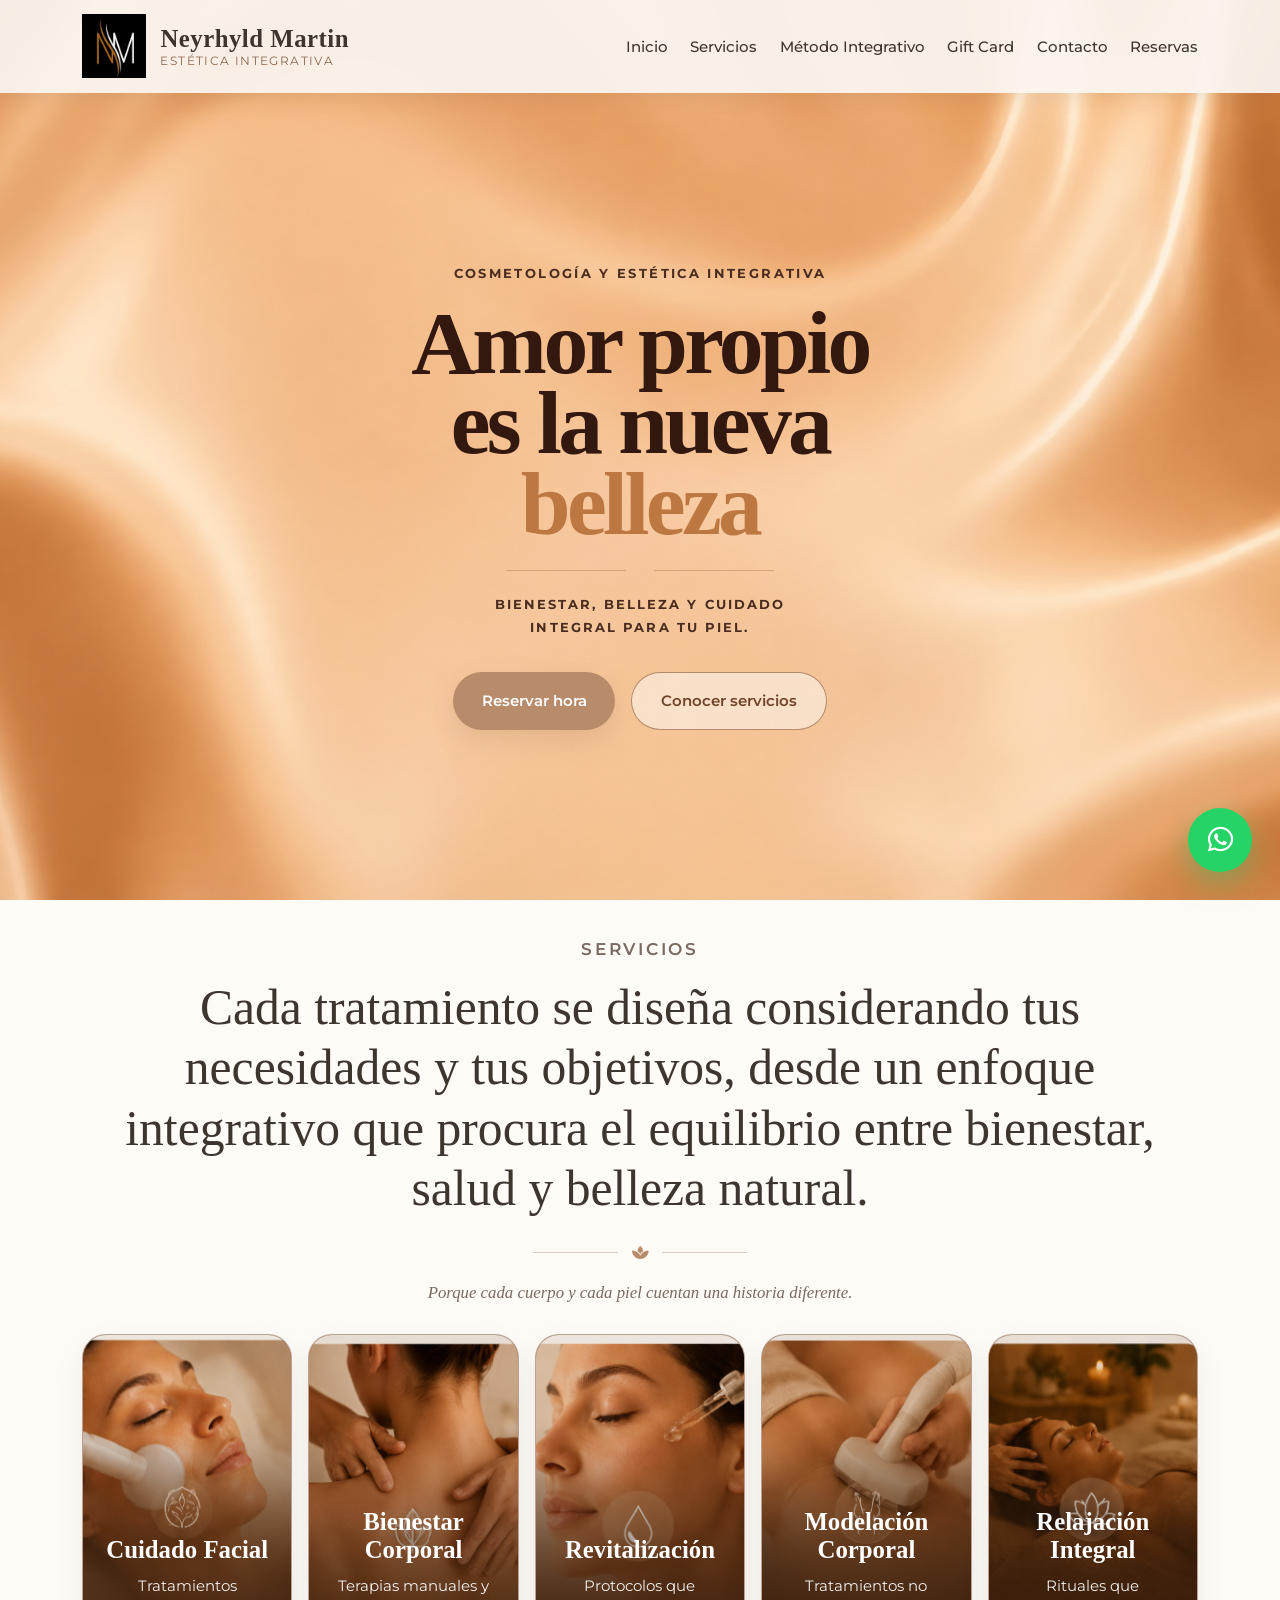
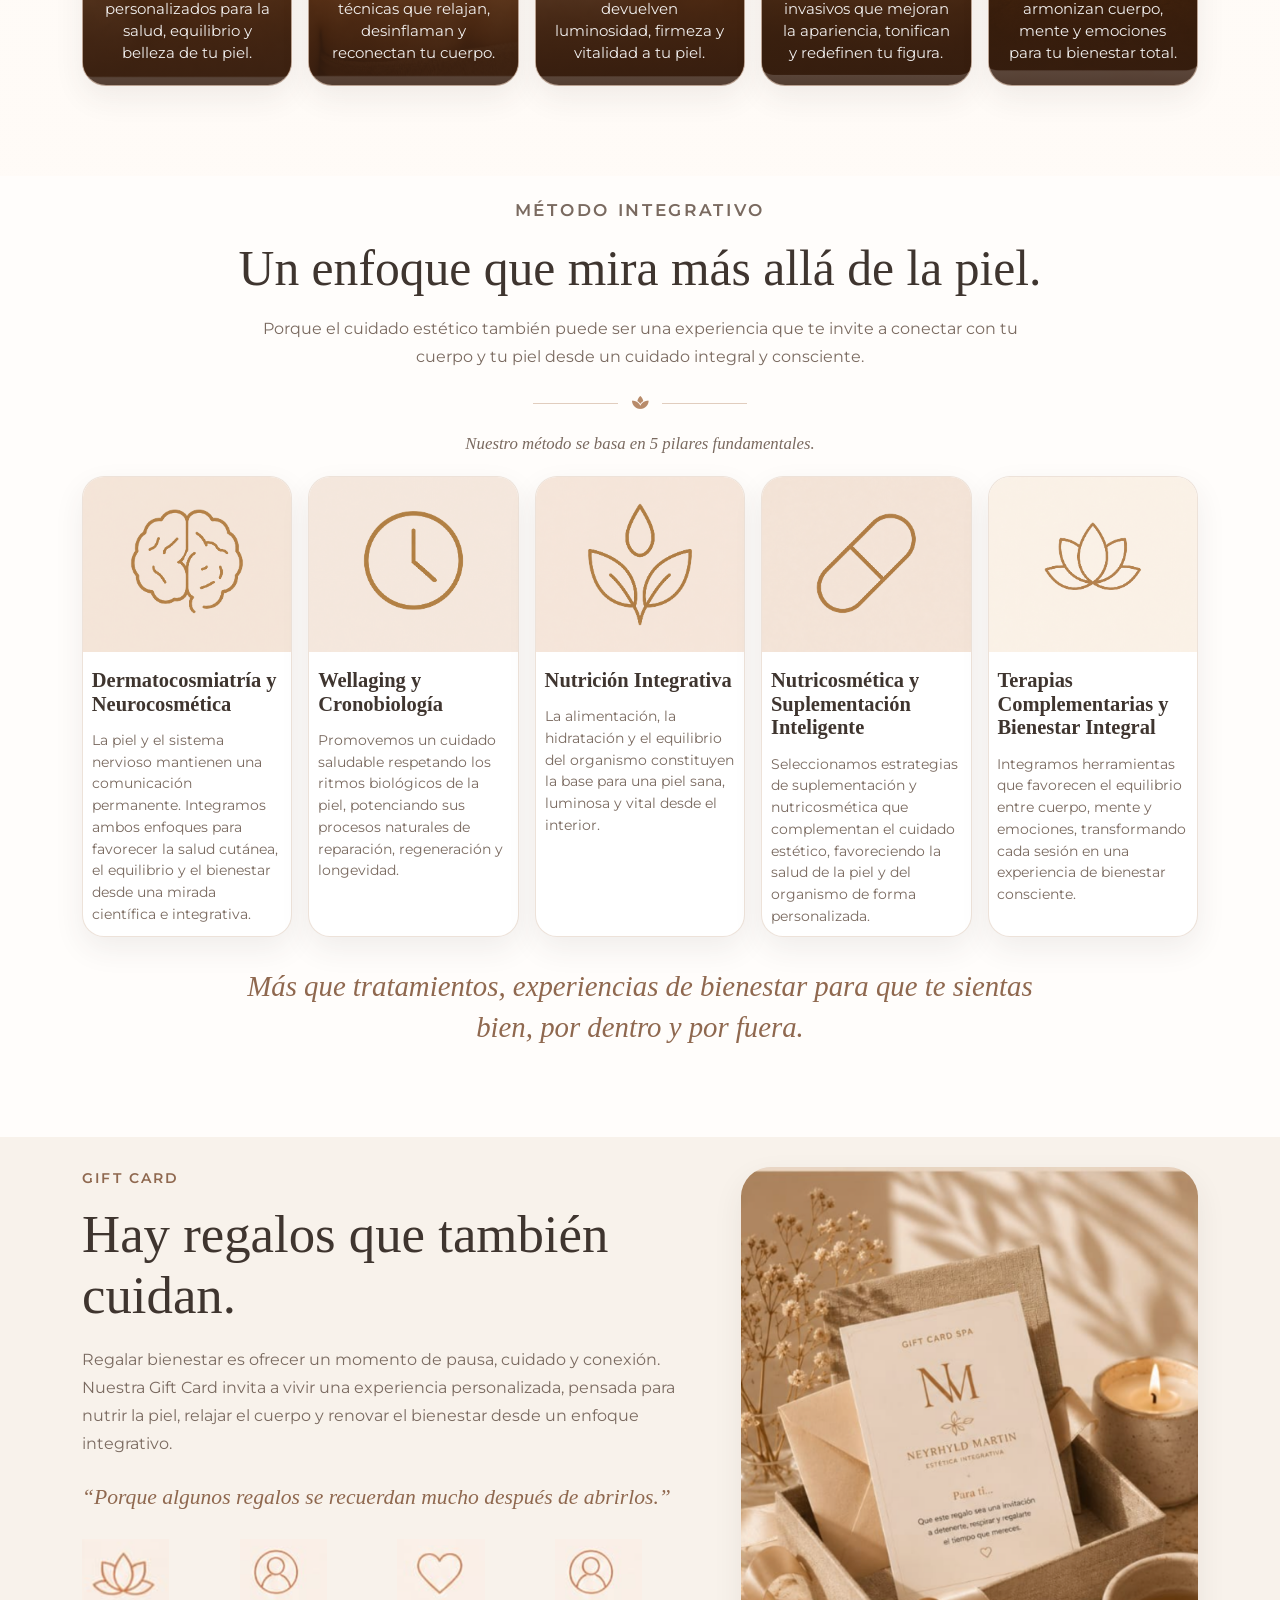
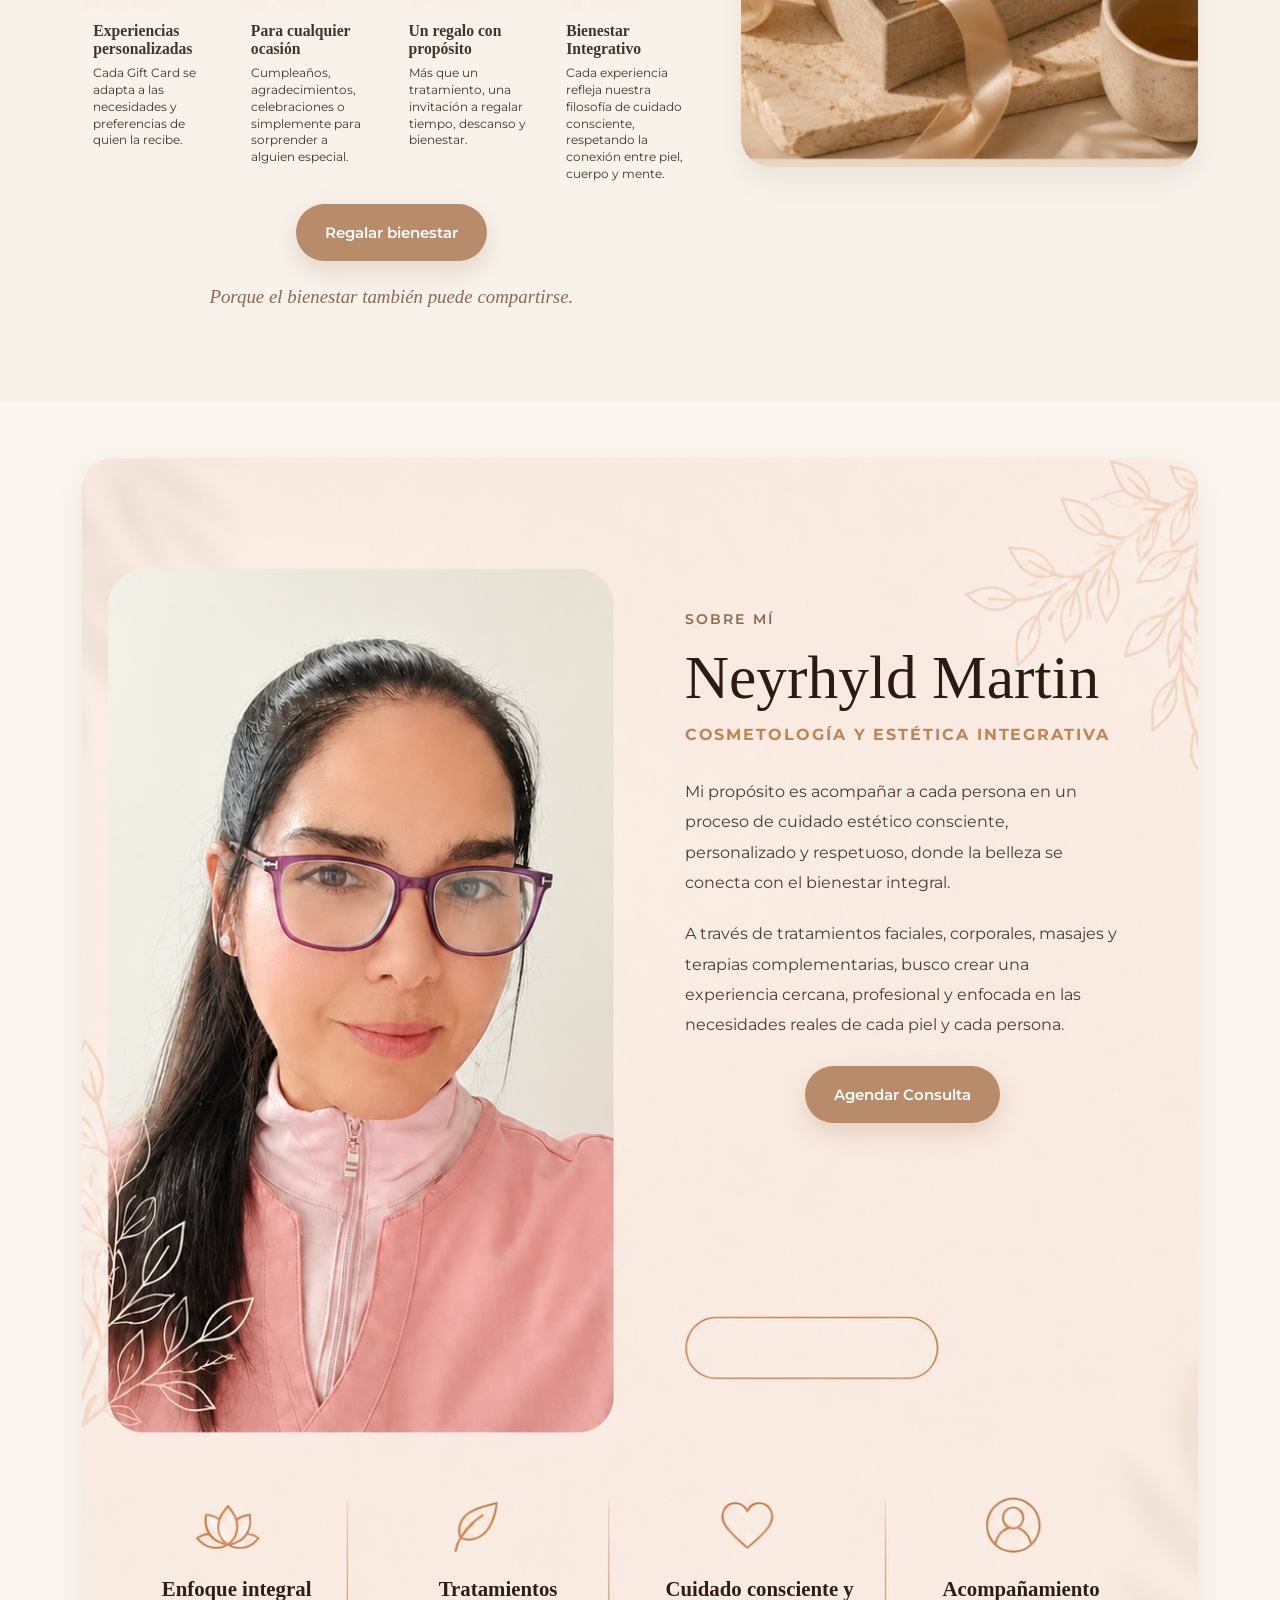
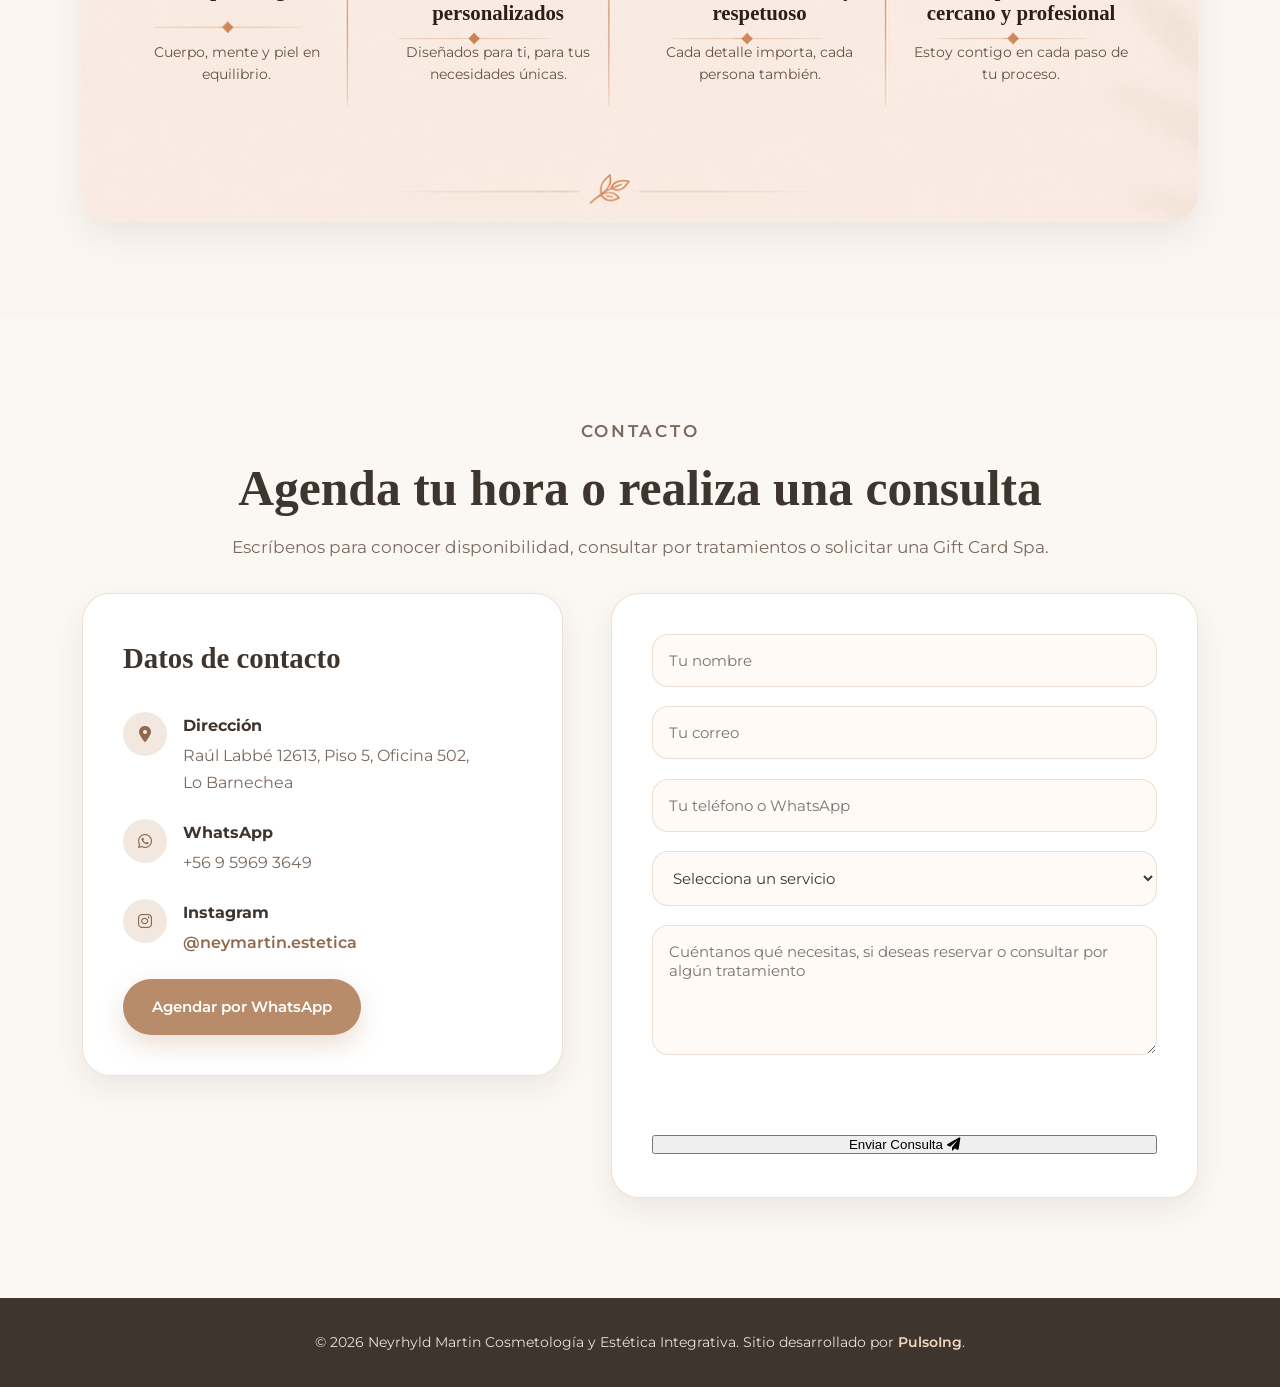
==== commit 2b724bef: "Nueva sección Sobre NEYRHYLD MARTIN" ====
--- a/public/index.html
+++ b/public/index.html
@@ -425,34 +425,58 @@
     </section>
 
     <!-- SOBRE NEYRHYLD MARTIN -->
-    <section id="sobre-mi" class="sobre-mi">
+    <section id="sobre-mi" class="sobre-mi sobre-mi-renovada">
         <div class="container">
-            <div class="sobre-mi-content">
-
-                <div class="sobre-mi-image">
-                    <div class="image-placeholder">
-                        <i class="fas fa-user"></i>
-                        <p>Imagen profesional</p>
-                    </div>
-                </div>
-
-                <div class="sobre-mi-text">
+            <div class="sobre-mi-panel">
+
+                <div class="sobre-mi-copy">
                     <p class="section-kicker">Sobre mí</p>
+
                     <h2>Neyrhyld Martin</h2>
-                    <h3>Cosmetología y Estética Integrativa</h3>
+
+                    <p class="sobre-mi-subtitle">
+                        Cosmetología y Estética Integrativa
+                    </p>
 
                     <p>
-                        Mi propósito es acompañar a cada persona en un proceso de cuidado estético consciente,
-                        personalizado y respetuoso, donde la belleza se conecta con el bienestar integral.
+                        Mi propósito es acompañar a cada persona en un proceso de cuidado
+                        estético consciente, personalizado y respetuoso, donde la belleza
+                        se conecta con el bienestar integral.
                     </p>
 
                     <p>
-                        A través de tratamientos faciales, corporales, masajes y terapias complementarias, busco crear
-                        una experiencia cercana, profesional y enfocada en las necesidades reales de cada piel y cada
-                        persona.
-                    </p>
-
-                    <a href="#contacto" class="btn btn-secondary-dark">Agendar Consulta</a>
+                        A través de tratamientos faciales, corporales, masajes y terapias
+                        complementarias, busco crear una experiencia cercana, profesional y
+                        enfocada en las necesidades reales de cada piel y cada persona.
+                    </p>
+
+                    <div class="sobre-mi-button-wrap">
+                        <a href="reservas.html" class="btn btn-primary">
+                            Agendar Consulta
+                        </a>
+                    </div>
+                </div>
+
+                <div class="sobre-mi-valores">
+                    <article class="sobre-mi-valor">
+                        <h3>Enfoque integral</h3>
+                        <p>Cuerpo, mente y piel en equilibrio.</p>
+                    </article>
+
+                    <article class="sobre-mi-valor">
+                        <h3>Tratamientos personalizados</h3>
+                        <p>Diseñados para ti, para tus necesidades únicas.</p>
+                    </article>
+
+                    <article class="sobre-mi-valor">
+                        <h3>Cuidado consciente y respetuoso</h3>
+                        <p>Cada detalle importa, cada persona también.</p>
+                    </article>
+
+                    <article class="sobre-mi-valor">
+                        <h3>Acompañamiento cercano y profesional</h3>
+                        <p>Estoy contigo en cada paso de tu proceso.</p>
+                    </article>
                 </div>
 
             </div>
--- a/public/styles.css
+++ b/public/styles.css
@@ -334,7 +334,7 @@
 
 .section-header {
     max-width: 820px;
-    margin: 0 auto 4rem;
+    margin: 0 auto 2rem;
     text-align: center;
 }
 
@@ -3304,4 +3304,231 @@
     .gift-card-benefit img {
         height: 190px;
     }
+}
+
+/* =========================================================
+   SOBRE MÍ RENOVADO
+   ========================================================= */
+
+.sobre-mi-renovada {
+    padding: 55px 0 95px;
+    background: #fbf5f0;
+}
+
+.sobre-mi-panel {
+    position: relative;
+    width: 100%;
+    aspect-ratio: 1152 / 1408;
+    min-height: 1080px;
+    border-radius: 30px;
+    overflow: hidden;
+    background-image: url("assets/sobre_mi_fondo.png");
+    background-size: cover;
+    background-position: center top;
+    background-repeat: no-repeat;
+    box-shadow: var(--shadow-soft);
+}
+
+.sobre-mi-copy {
+    position: absolute;
+    top: 11%;
+    right: 7%;
+    width: min(39%, 450px);
+    color: var(--color-text);
+}
+
+.sobre-mi-copy h2 {
+    font-family: var(--font-title);
+    font-size: clamp(2.3rem, 4.8vw, 4.1rem);
+    line-height: 1.05;
+    font-weight: 500;
+    color: #2d1a14;
+    margin-bottom: 0.7rem;
+}
+
+.sobre-mi-subtitle {
+    text-transform: uppercase;
+    letter-spacing: 0.12em;
+    font-size: 1rem;
+    font-weight: 700;
+    color: #c18355;
+    margin-bottom: 1.8rem;
+}
+
+.sobre-mi-copy p:not(.section-kicker):not(.sobre-mi-subtitle) {
+    font-size: 1rem;
+    line-height: 1.9;
+    color: #4d3a33;
+    margin-bottom: 1.3rem;
+}
+
+.sobre-mi-button-wrap {
+    margin-top: 1.6rem;
+    display: flex;
+    justify-content: center;
+}
+
+.sobre-mi-button-wrap .btn {
+    width: auto;
+}
+
+.sobre-mi-valores {
+    position: absolute;
+    left: 3%;
+    right: 5%;
+    bottom: 10%;
+    display: grid;
+    grid-template-columns: repeat(4, 1fr);
+    gap: 1.2rem;
+    text-align: center;
+}
+
+.sobre-mi-valor {
+    min-width: 0;
+    padding: 0 0.6rem;
+}
+
+.sobre-mi-valor h3 {
+    font-family: var(--font-title);
+    font-size: 1.3rem;
+    line-height: 1.18;
+    color: #2f1d17;
+    margin-bottom: 0.6rem;
+    min-height: 2.6em;
+}
+
+.sobre-mi-valor p {
+    font-size: 0.9rem;
+    line-height: 1.55;
+    color: #6a5146;
+    margin: 0 auto;
+    max-width: 220px;
+}
+
+/* =========================================================
+   SOBRE MÍ RENOVADO - TABLET
+   ========================================================= */
+
+@media (max-width: 1024px) {
+    .sobre-mi-panel {
+        min-height: 980px;
+    }
+
+    .sobre-mi-copy {
+        top: 10%;
+        right: 5%;
+        width: 42%;
+    }
+
+    .sobre-mi-copy h2 {
+        font-size: clamp(2.1rem, 4.6vw, 3.4rem);
+    }
+
+    .sobre-mi-subtitle {
+        font-size: 0.92rem;
+    }
+
+    .sobre-mi-copy p:not(.section-kicker):not(.sobre-mi-subtitle) {
+        font-size: 0.94rem;
+        line-height: 1.75;
+    }
+
+    .sobre-mi-valores {
+        gap: 0.8rem;
+    }
+
+    .sobre-mi-valor h3 {
+        font-size: 1.1rem;
+    }
+
+    .sobre-mi-valor p {
+        font-size: 0.82rem;
+    }
+}
+
+/* =========================================================
+   SOBRE MÍ RENOVADO - MÓVIL
+   ========================================================= */
+
+@media (max-width: 768px) {
+    .sobre-mi-renovada {
+        padding: 50px 0 75px;
+    }
+
+    .sobre-mi-panel {
+        aspect-ratio: auto;
+        min-height: auto;
+        background-size: cover;
+        background-position: left top;
+        padding: 360px 1.2rem 1.8rem;
+        display: flex;
+        flex-direction: column;
+        justify-content: flex-start;
+        gap: 1.5rem;
+    }
+
+    .sobre-mi-copy {
+        position: static;
+        width: 100%;
+        max-width: none;
+        padding: 0 0.2rem;
+    }
+
+    .sobre-mi-copy h2 {
+        font-size: 2.6rem;
+        line-height: 1.05;
+    }
+
+    .sobre-mi-subtitle {
+        font-size: 0.82rem;
+        line-height: 1.5;
+    }
+
+    .sobre-mi-copy p:not(.section-kicker):not(.sobre-mi-subtitle) {
+        font-size: 0.94rem;
+        line-height: 1.7;
+    }
+
+    .sobre-mi-valores {
+        position: static;
+        left: auto;
+        right: auto;
+        bottom: auto;
+        grid-template-columns: repeat(2, 1fr);
+        gap: 1rem;
+        margin-top: 0.1rem;
+    }
+
+    .sobre-mi-valor {
+        background: rgba(255, 255, 255, 0.72);
+        border: 1px solid rgba(212, 175, 145, 0.26);
+        border-radius: 18px;
+        padding: 1rem 0.8rem;
+        backdrop-filter: blur(4px);
+    }
+
+    .sobre-mi-valor h3 {
+        min-height: 0;
+        font-size: 1.05rem;
+        margin-bottom: 0.45rem;
+    }
+
+    .sobre-mi-valor p {
+        max-width: none;
+        font-size: 0.84rem;
+    }
+}
+
+@media (max-width: 480px) {
+    .sobre-mi-panel {
+        padding-top: 320px;
+    }
+
+    .sobre-mi-copy h2 {
+        font-size: 2.2rem;
+    }
+
+    .sobre-mi-valores {
+        grid-template-columns: 1fr;
+    }
 }
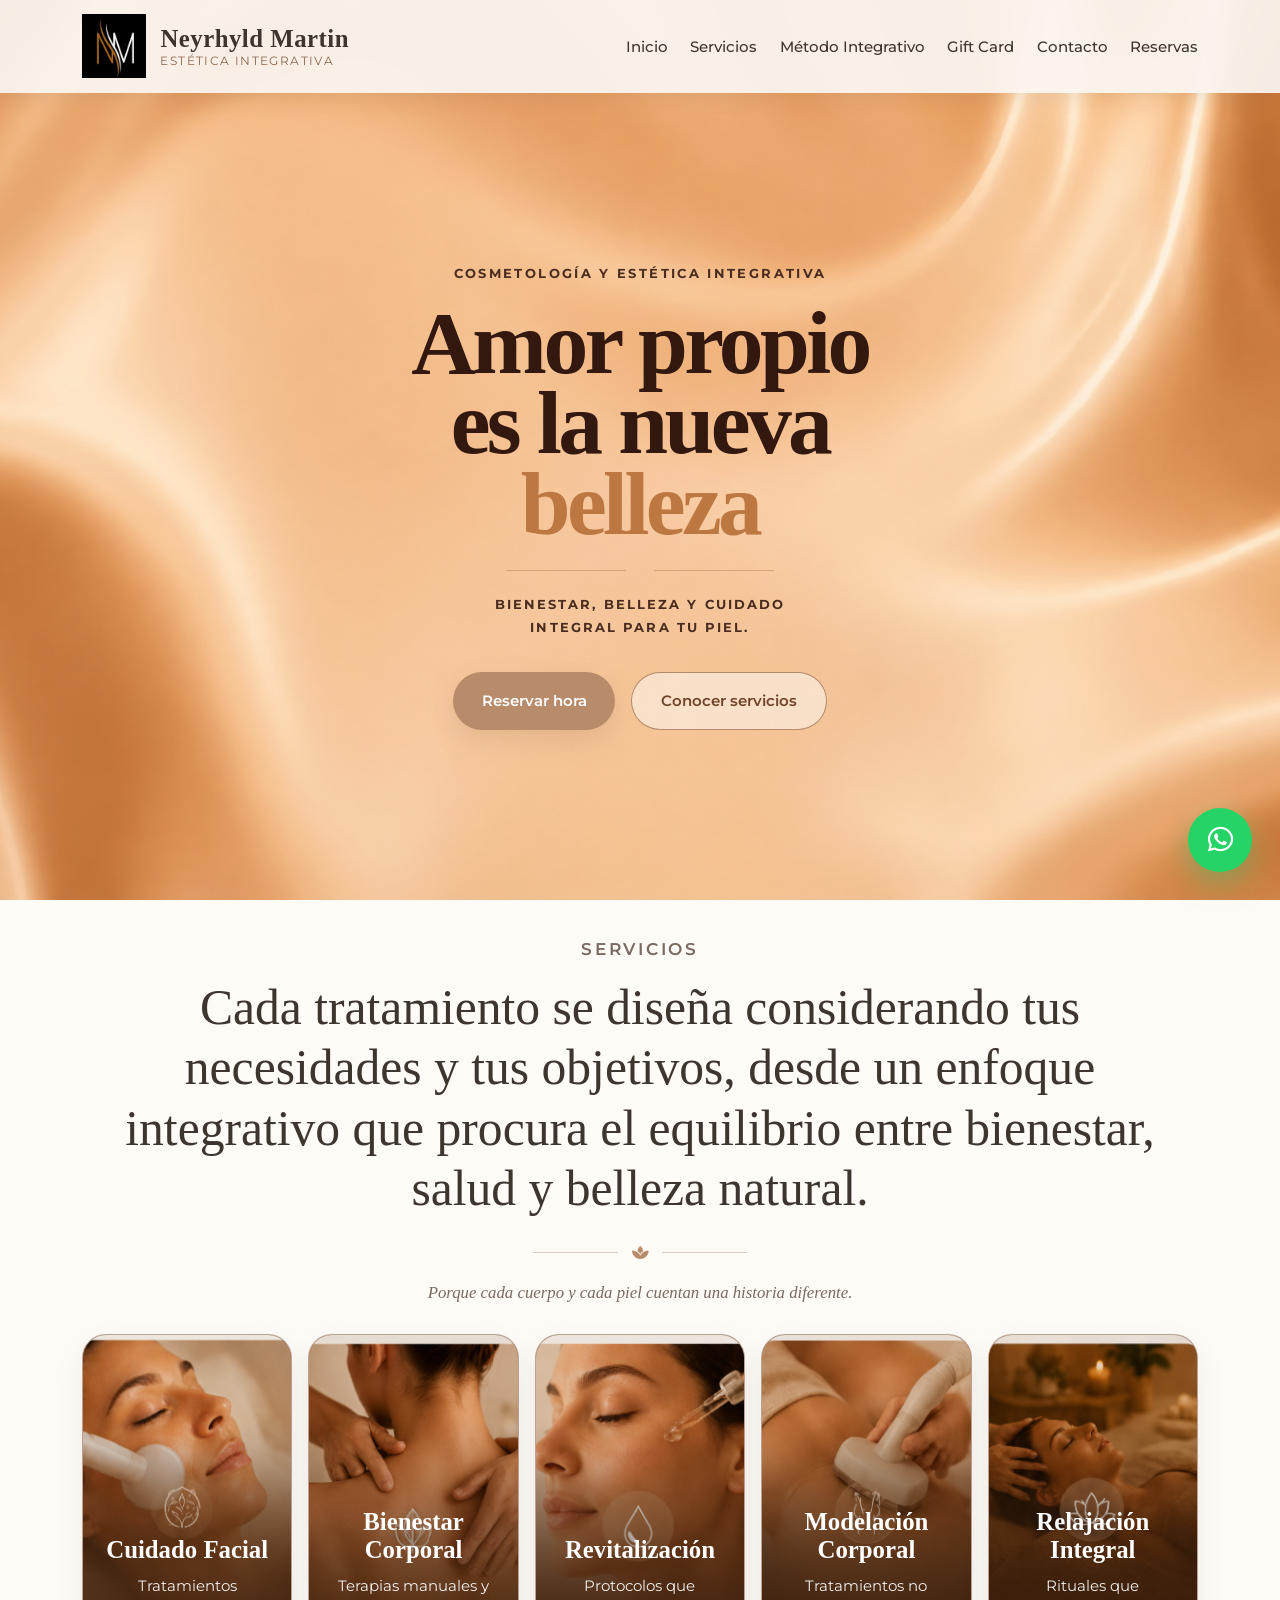
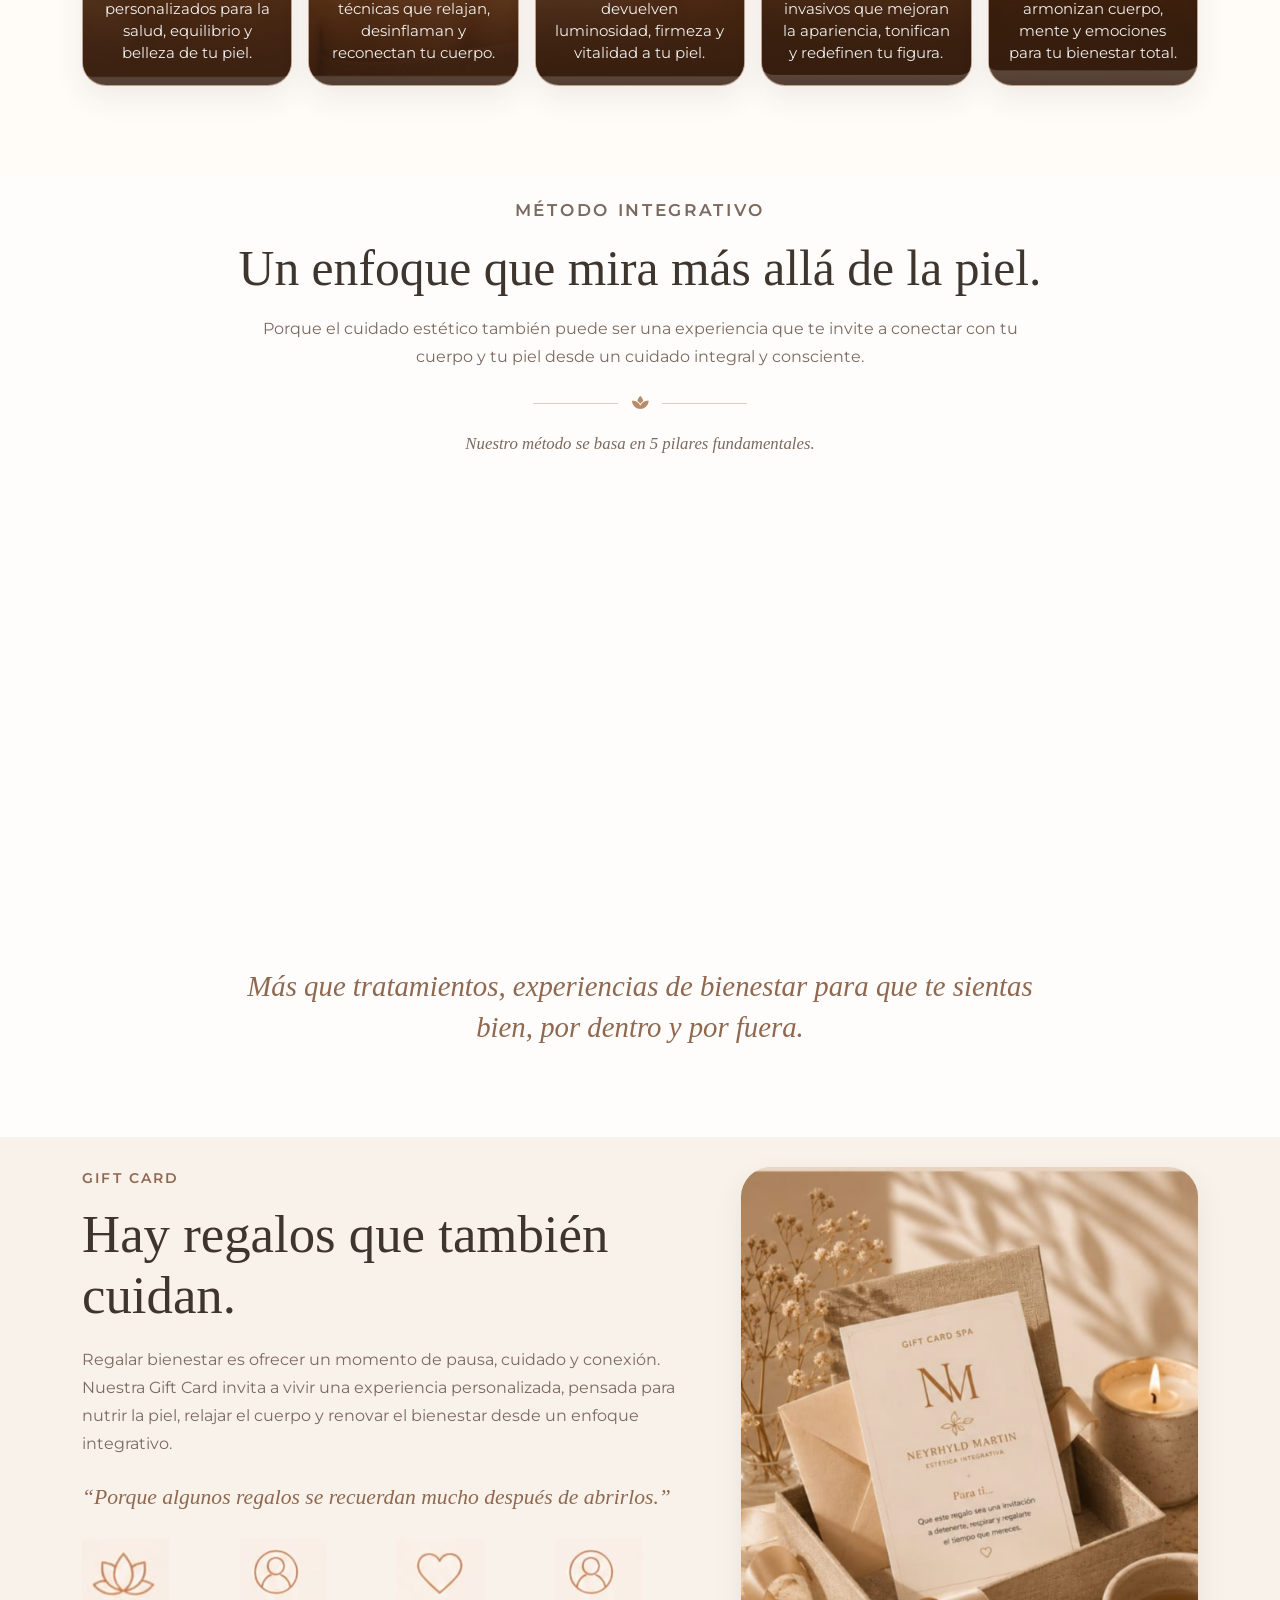
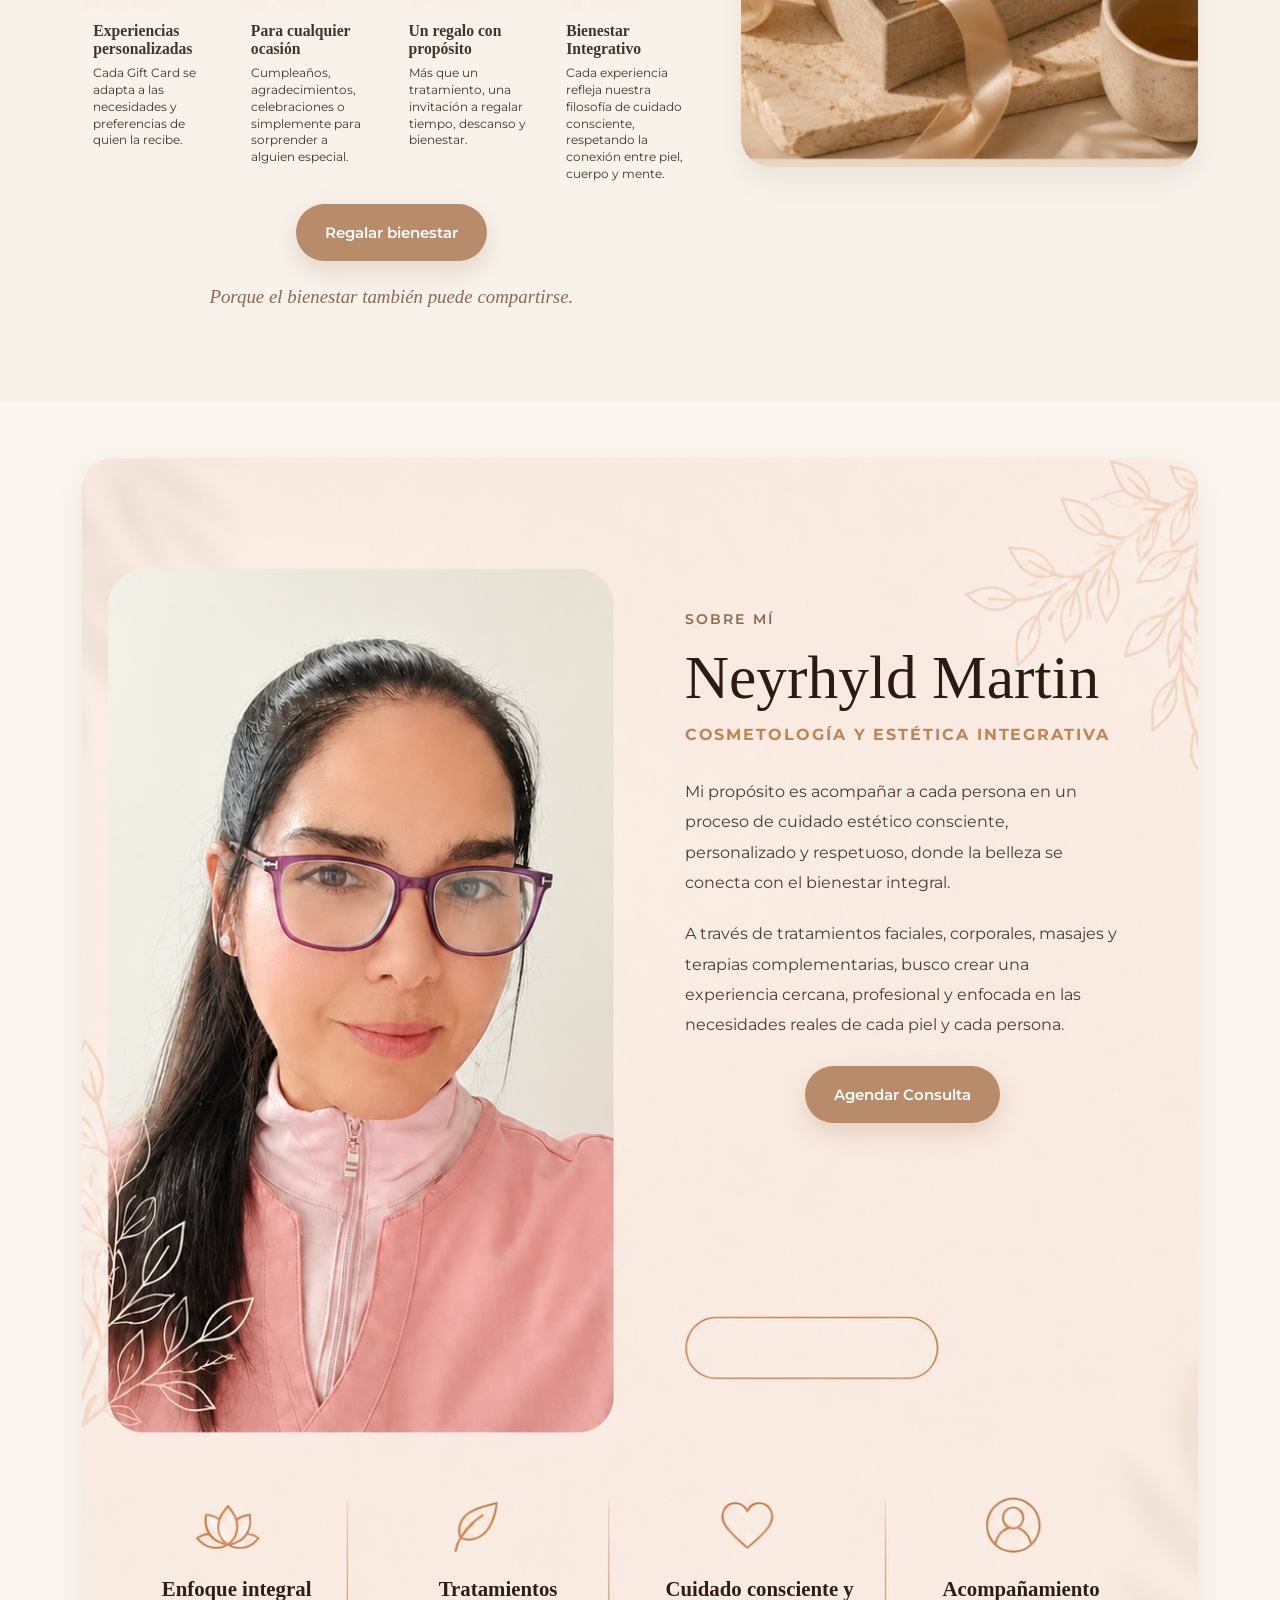
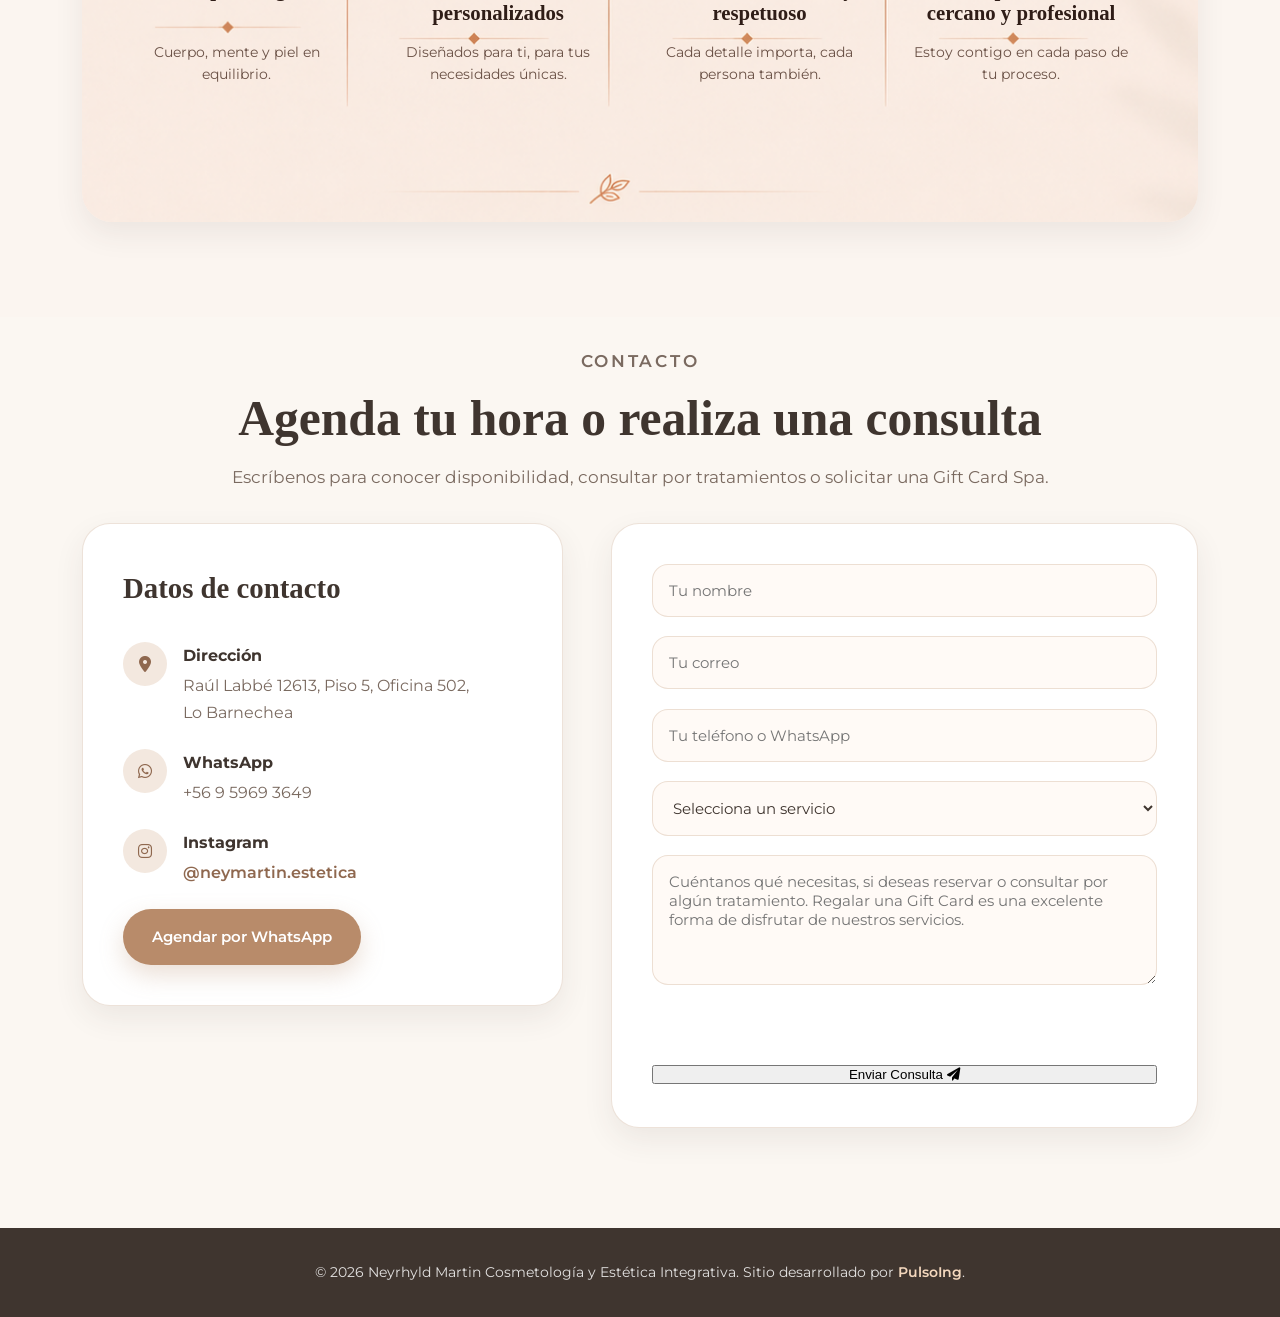
==== commit 0216a770: "Ajuste 2 en contacto" ====
--- a/public/index.html
+++ b/public/index.html
@@ -552,7 +552,7 @@
                     </select>
 
                     <textarea id="mensaje" rows="5"
-                        placeholder="Cuéntanos qué necesitas, si deseas reservar o consultar por algún tratamiento"
+                        placeholder="Cuéntanos qué necesitas, si deseas reservar o consultar por algún tratamiento. Regalar una Gift Card es una excelente forma de disfrutar de nuestros servicios."
                         required></textarea>
 
                     <div class="cf-turnstile" data-sitekey="0x4AAAAAADVdmNejxH5ssB8a" data-theme="light">
--- a/public/styles.css
+++ b/public/styles.css
@@ -654,7 +654,7 @@
    ========================================================= */
 
 .contacto {
-    padding: 100px 0;
+    padding: 30px 0 100px;
     background: var(--color-bg);
 }
 
